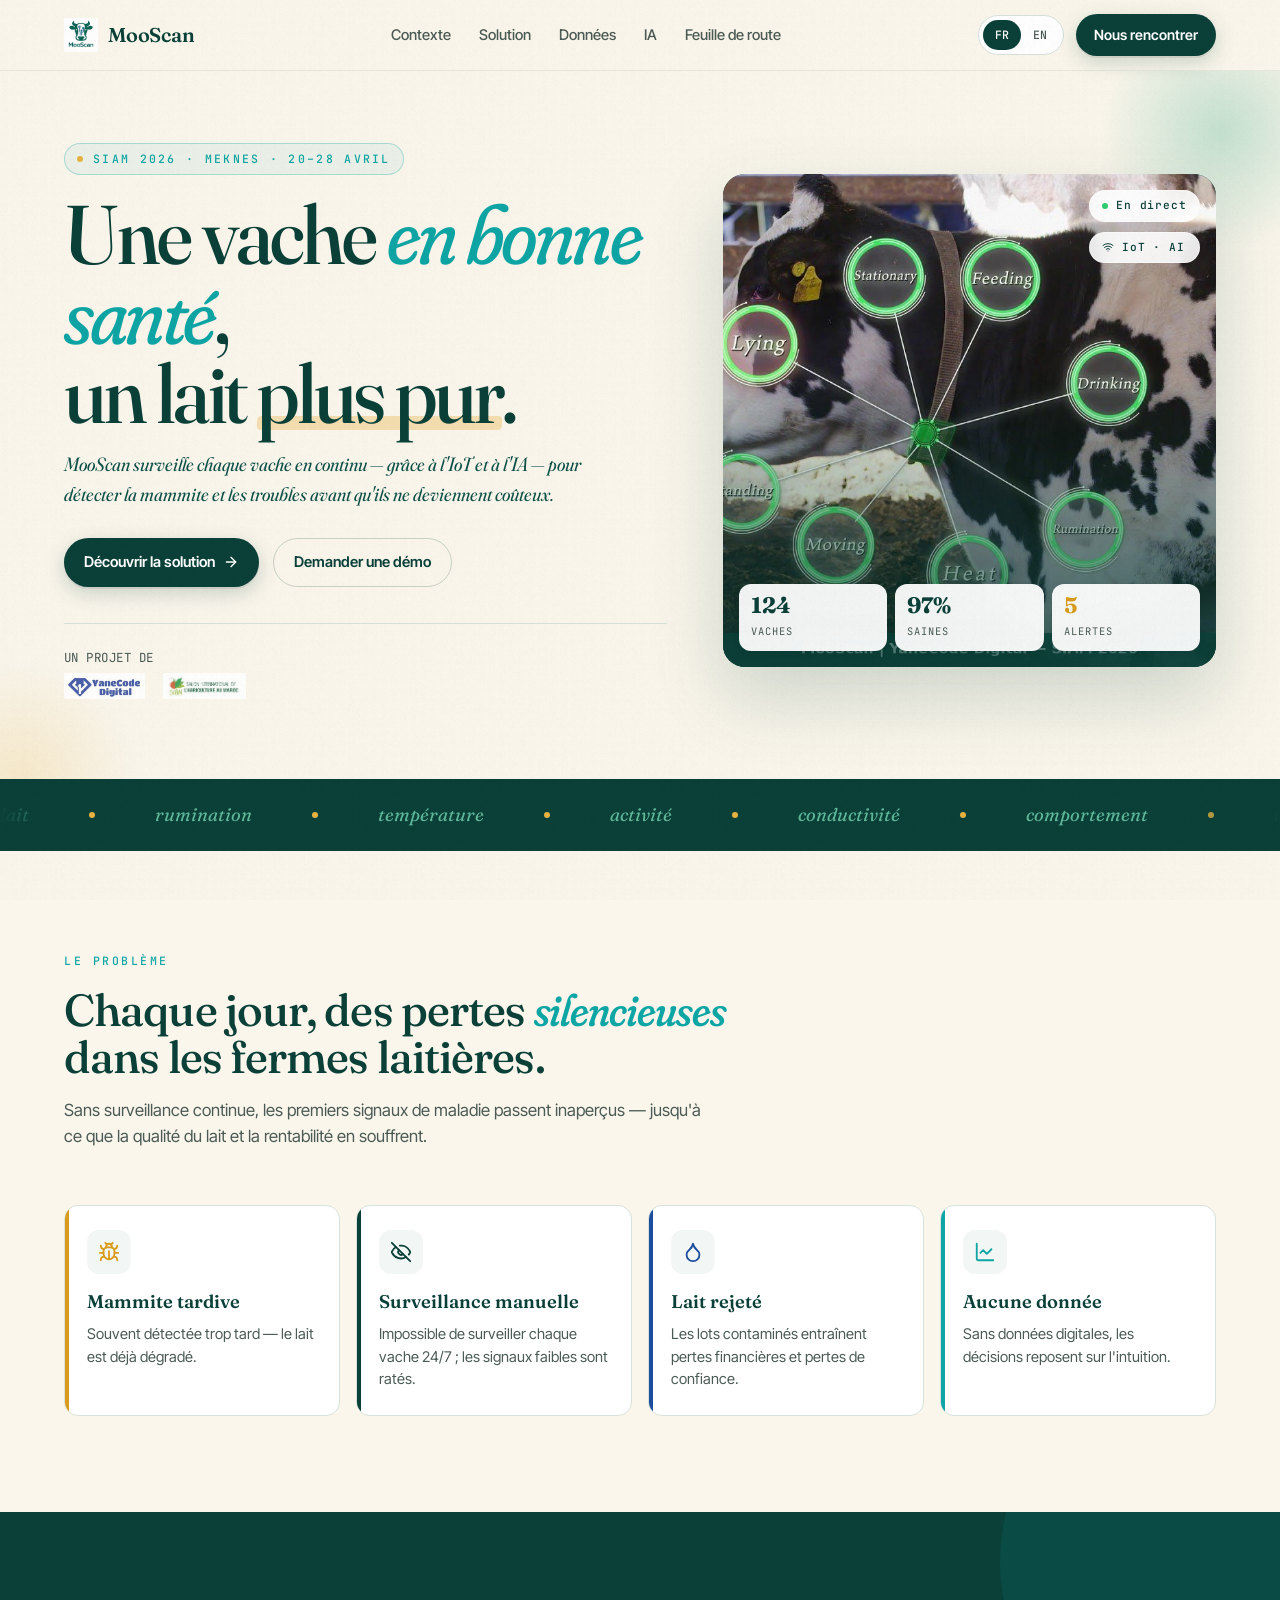
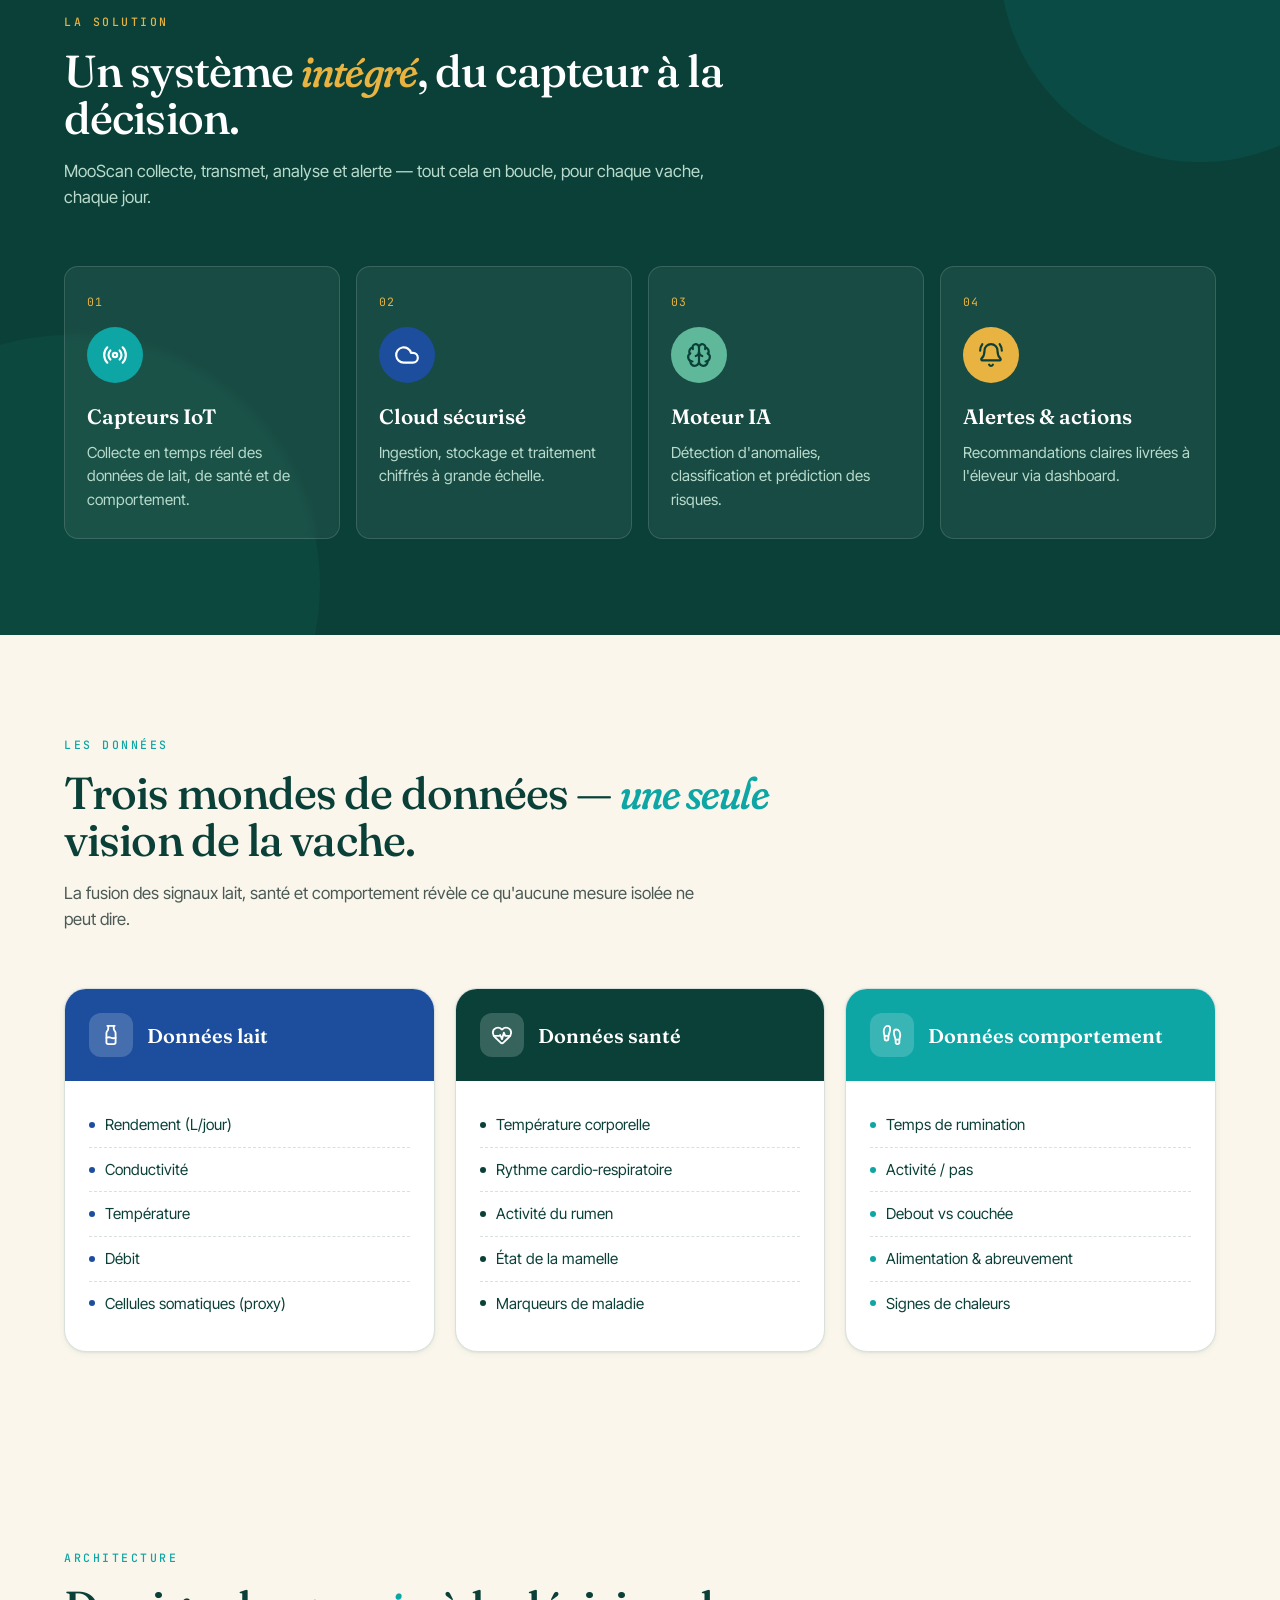
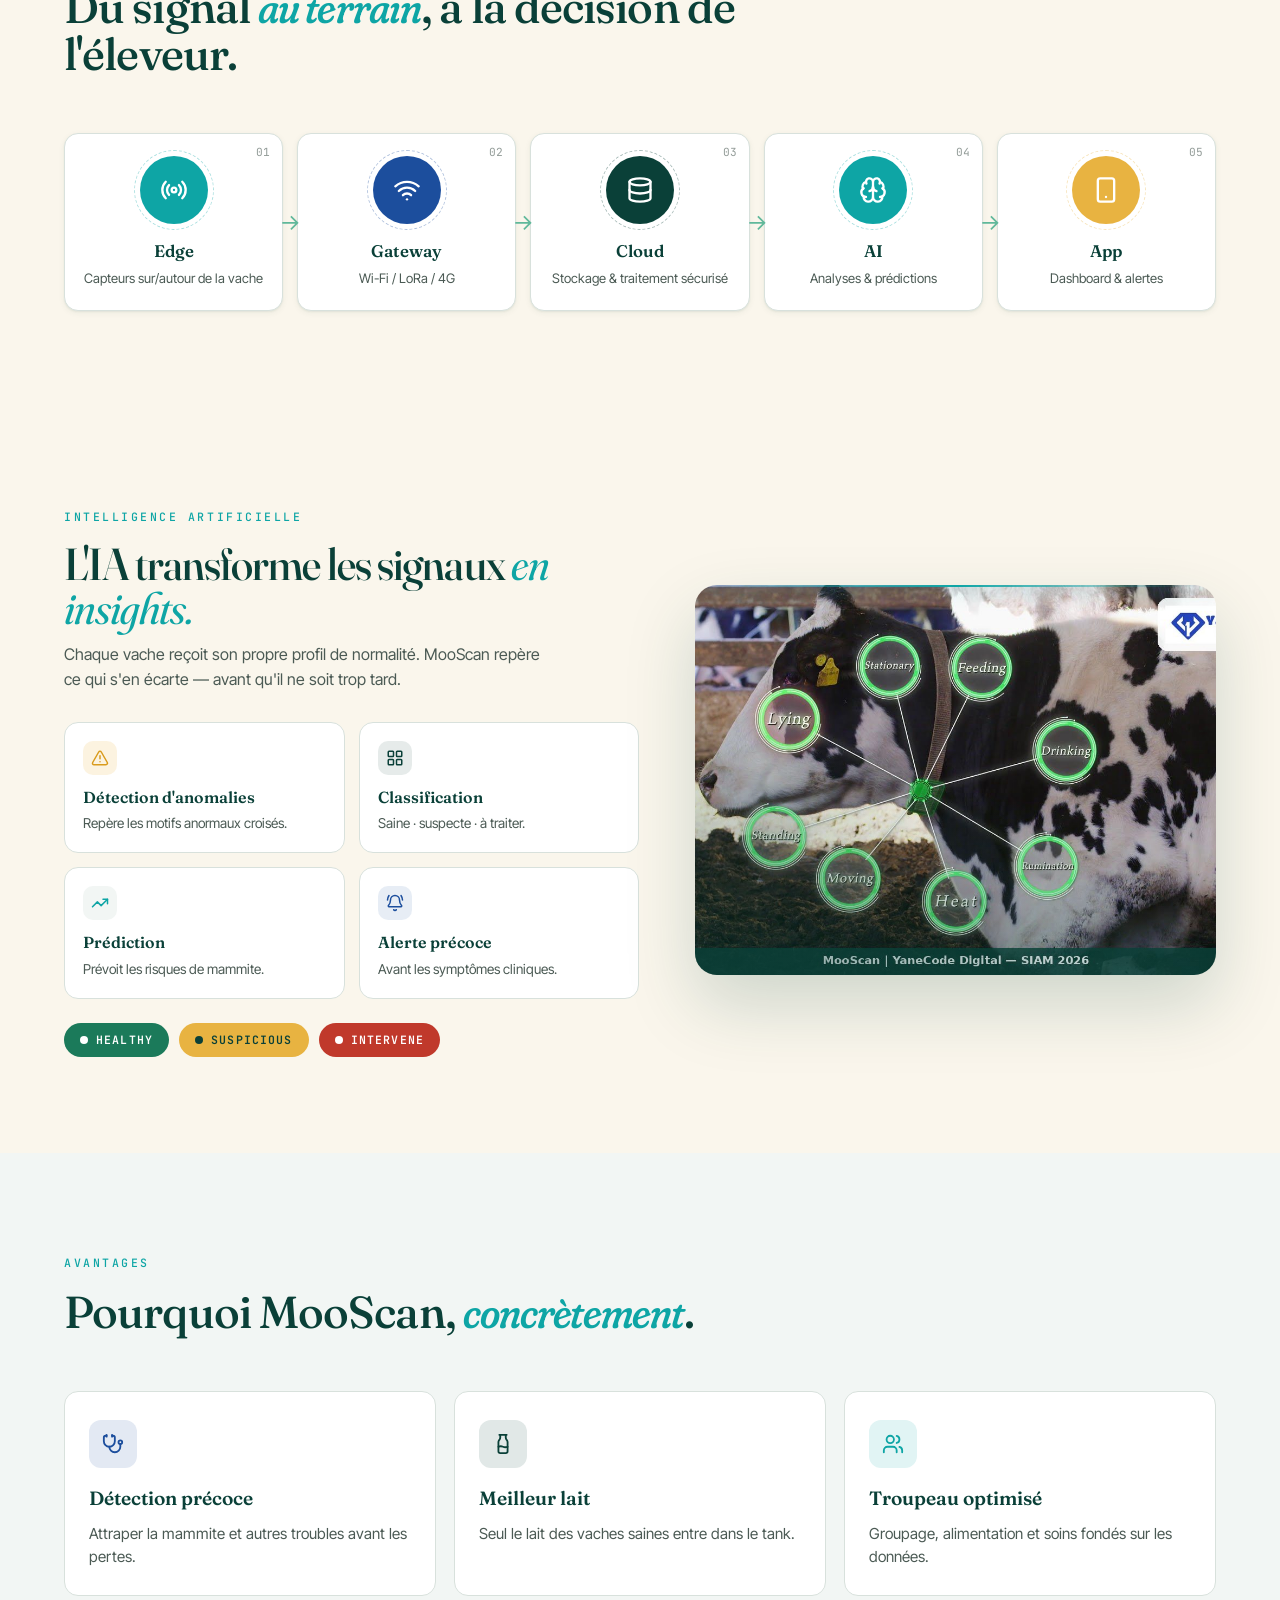
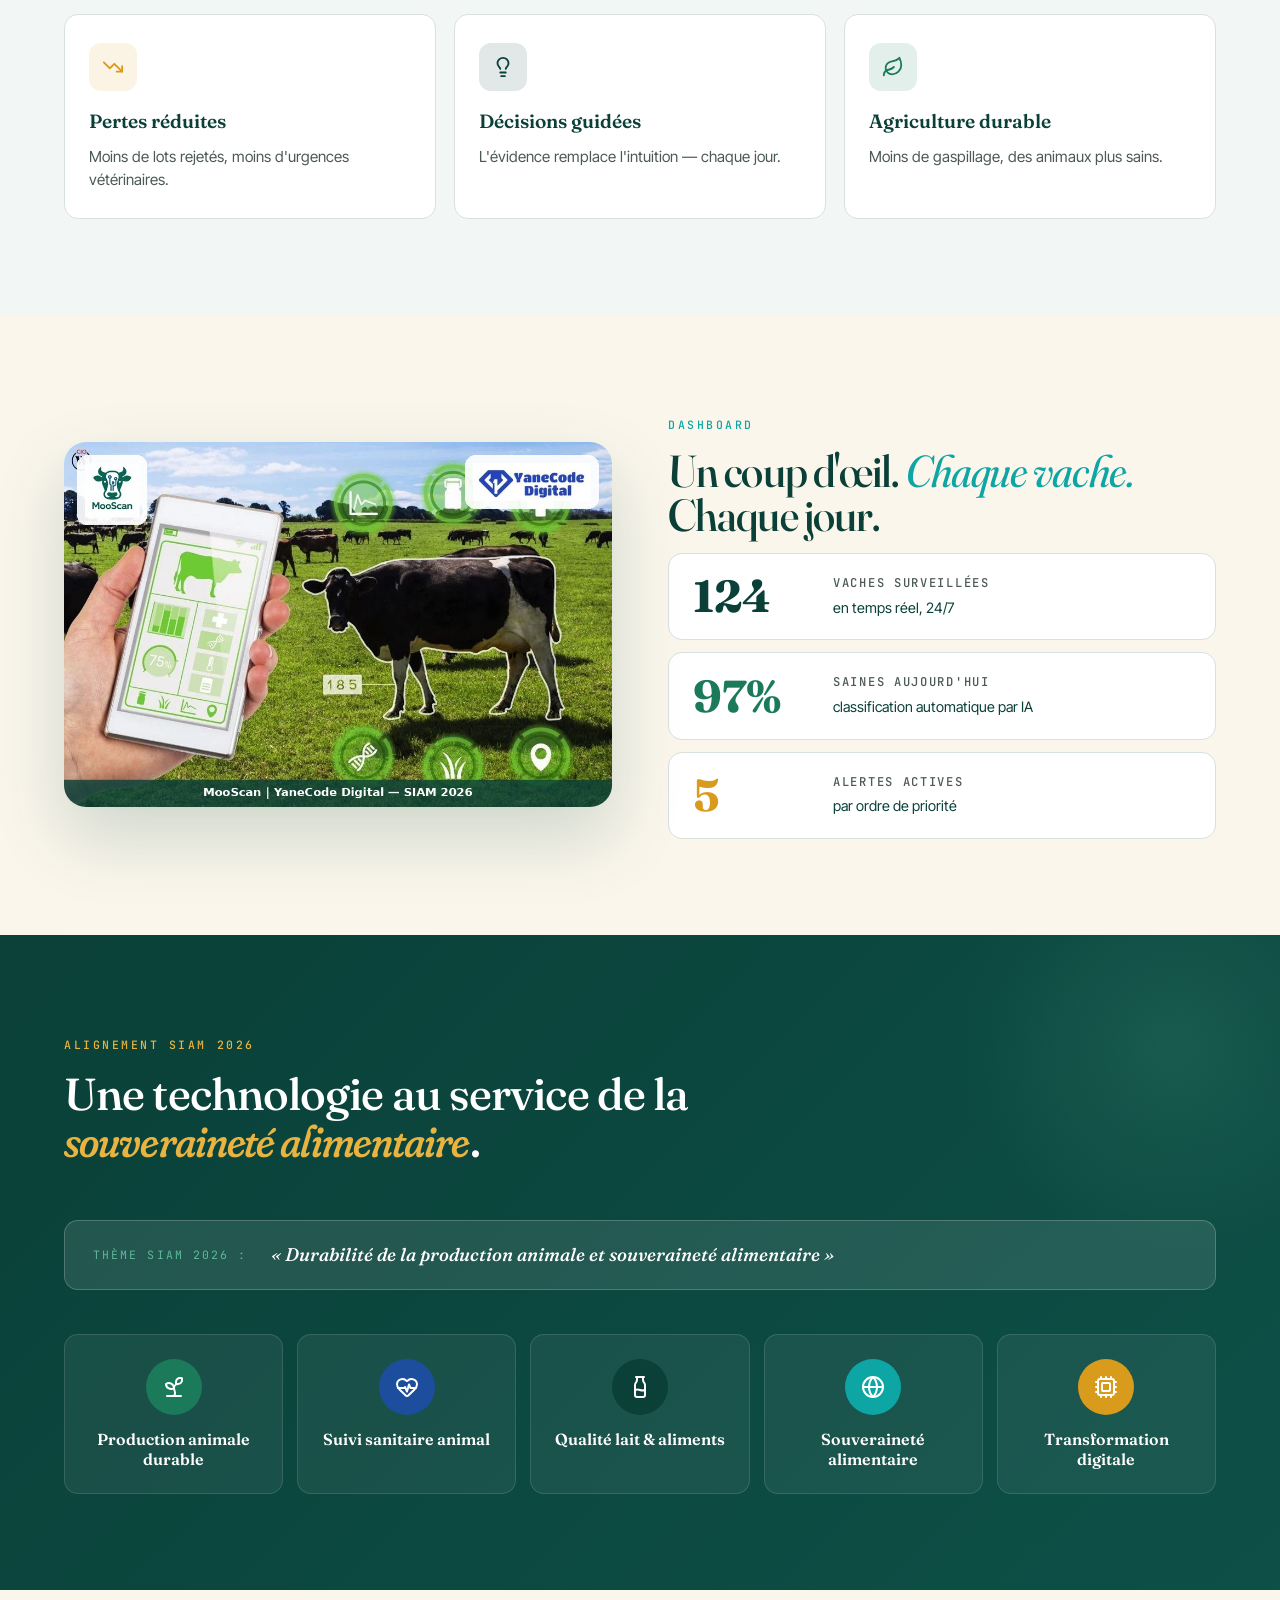
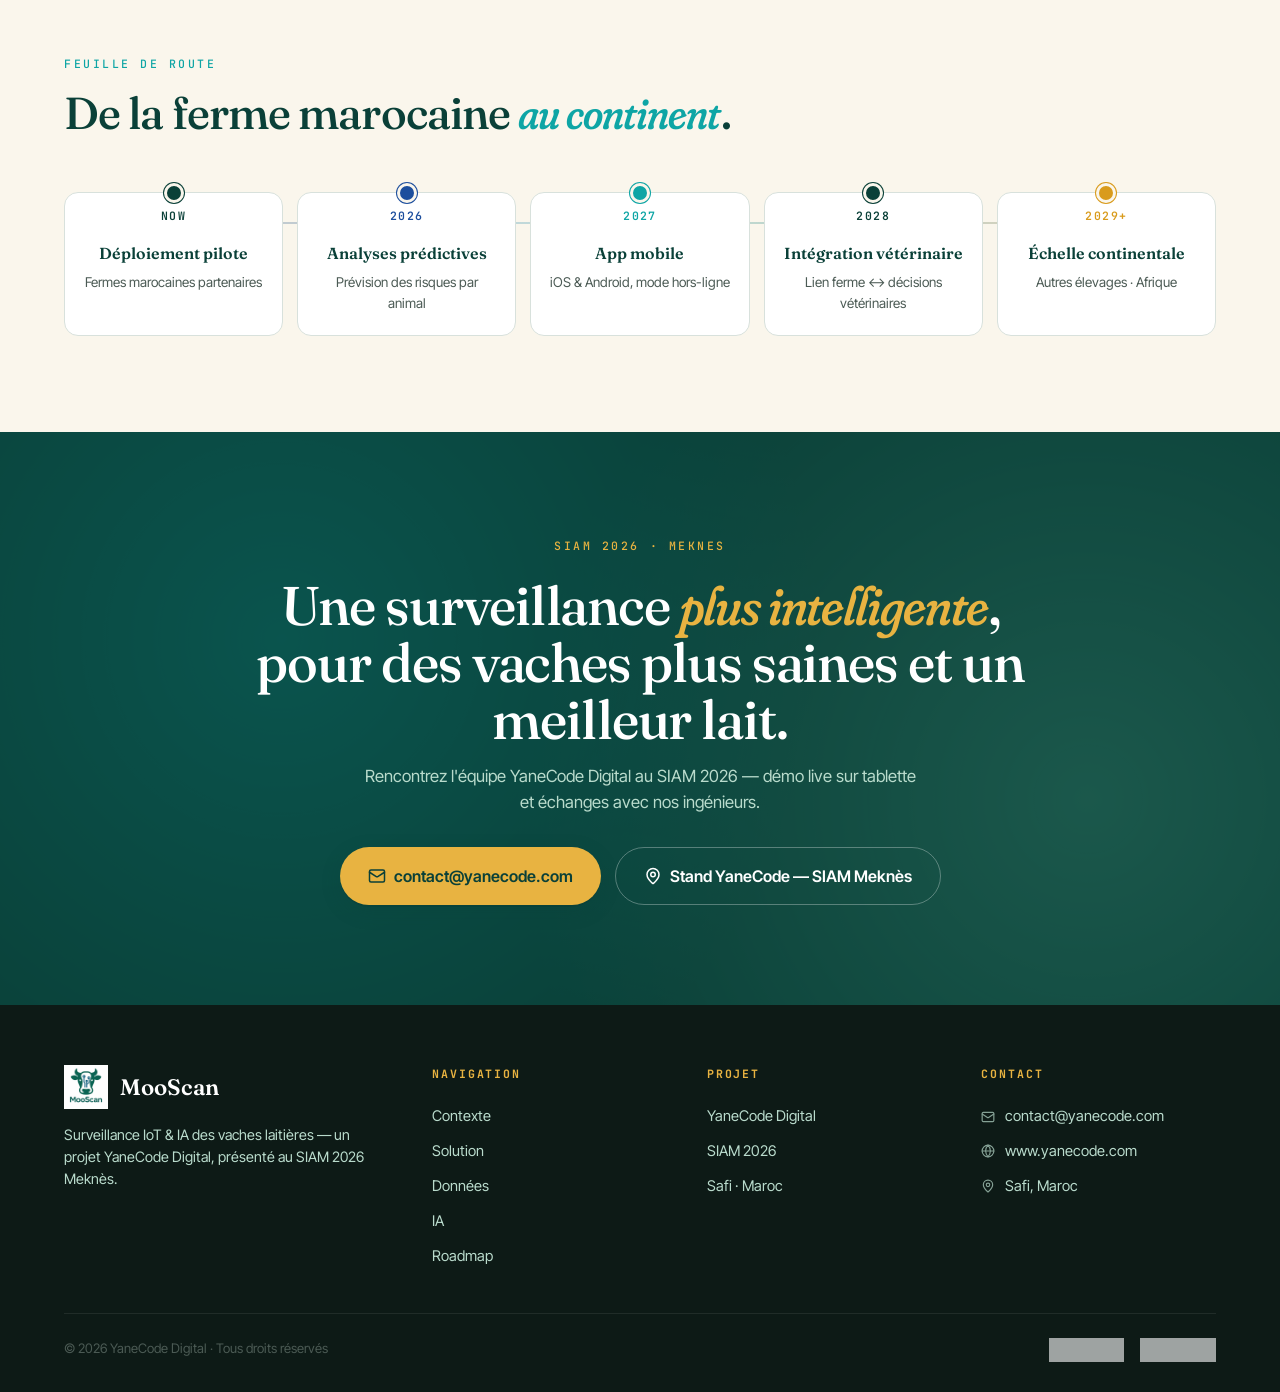
==== mooscan_landing.html @ 5ba93a11 "first commit" ====
<!doctype html>
<html lang="fr" data-theme="light">
<head>
<meta charset="utf-8" />
<meta name="viewport" content="width=device-width, initial-scale=1" />
<meta name="description" content="MooScan — Smart IoT & AI monitoring system for dairy cows. A project by YaneCode Digital, presented at SIAM 2026." />
<title>MooScan — Smart IoT & AI Dairy Cow Monitoring</title>

<!-- Fraunces: editorial serif with real personality · Inter Tight: refined modern sans -->
<link rel="preconnect" href="https://fonts.googleapis.com">
<link rel="preconnect" href="https://fonts.gstatic.com" crossorigin>
<link href="https://fonts.googleapis.com/css2?family=Fraunces:opsz,wght@9..144,300;9..144,400;9..144,500;9..144,600;9..144,700;9..144,800;9..144,900&family=Inter+Tight:wght@300;400;500;600;700&family=JetBrains+Mono:wght@400;500&display=swap" rel="stylesheet">

<!-- Icons embedded inline — no external CDN -->
<script>window.__ICONS__ = {"arrow-right":"<svg xmlns=\"http://www.w3.org/2000/svg\" viewBox=\"0 0 24 24\" fill=\"none\" stroke=\"currentColor\" stroke-width=\"2\" stroke-linecap=\"round\" stroke-linejoin=\"round\" width=\"100%\" height=\"100%\"><path d=\"M5 12h14\"/><path d=\"m12 5 7 7-7 7\"/></svg>","wifi":"<svg xmlns=\"http://www.w3.org/2000/svg\" viewBox=\"0 0 24 24\" fill=\"none\" stroke=\"currentColor\" stroke-width=\"2\" stroke-linecap=\"round\" stroke-linejoin=\"round\" width=\"100%\" height=\"100%\"><path d=\"M12 20h.01\"/><path d=\"M2 8.82a15 15 0 0 1 20 0\"/><path d=\"M5 12.859a10 10 0 0 1 14 0\"/><path d=\"M8.5 16.429a5 5 0 0 1 7 0\"/></svg>","bug":"<svg xmlns=\"http://www.w3.org/2000/svg\" viewBox=\"0 0 24 24\" fill=\"none\" stroke=\"currentColor\" stroke-width=\"2\" stroke-linecap=\"round\" stroke-linejoin=\"round\" width=\"100%\" height=\"100%\"><path d=\"M12 20v-9\"/><path d=\"M14 7a4 4 0 0 1 4 4v3a6 6 0 0 1-12 0v-3a4 4 0 0 1 4-4z\"/><path d=\"M14.12 3.88 16 2\"/><path d=\"M21 21a4 4 0 0 0-3.81-4\"/><path d=\"M21 5a4 4 0 0 1-3.55 3.97\"/><path d=\"M22 13h-4\"/><path d=\"M3 21a4 4 0 0 1 3.81-4\"/><path d=\"M3 5a4 4 0 0 0 3.55 3.97\"/><path d=\"M6 13H2\"/><path d=\"m8 2 1.88 1.88\"/><path d=\"M9 7.13V6a3 3 0 1 1 6 0v1.13\"/></svg>","eye-off":"<svg xmlns=\"http://www.w3.org/2000/svg\" viewBox=\"0 0 24 24\" fill=\"none\" stroke=\"currentColor\" stroke-width=\"2\" stroke-linecap=\"round\" stroke-linejoin=\"round\" width=\"100%\" height=\"100%\"><path d=\"M10.733 5.076a10.744 10.744 0 0 1 11.205 6.575 1 1 0 0 1 0 .696 10.747 10.747 0 0 1-1.444 2.49\"/><path d=\"M14.084 14.158a3 3 0 0 1-4.242-4.242\"/><path d=\"M17.479 17.499a10.75 10.75 0 0 1-15.417-5.151 1 1 0 0 1 0-.696 10.75 10.75 0 0 1 4.446-5.143\"/><path d=\"m2 2 20 20\"/></svg>","droplet":"<svg xmlns=\"http://www.w3.org/2000/svg\" viewBox=\"0 0 24 24\" fill=\"none\" stroke=\"currentColor\" stroke-width=\"2\" stroke-linecap=\"round\" stroke-linejoin=\"round\" width=\"100%\" height=\"100%\"><path d=\"M12 22a7 7 0 0 0 7-7c0-2-1-3.9-3-5.5s-3.5-4-4-6.5c-.5 2.5-2 4.9-4 6.5C6 11.1 5 13 5 15a7 7 0 0 0 7 7z\"/></svg>","chart-line":"<svg xmlns=\"http://www.w3.org/2000/svg\" viewBox=\"0 0 24 24\" fill=\"none\" stroke=\"currentColor\" stroke-width=\"2\" stroke-linecap=\"round\" stroke-linejoin=\"round\" width=\"100%\" height=\"100%\"><path d=\"M3 3v16a2 2 0 0 0 2 2h16\"/><path d=\"m19 9-5 5-4-4-3 3\"/></svg>","radio":"<svg xmlns=\"http://www.w3.org/2000/svg\" viewBox=\"0 0 24 24\" fill=\"none\" stroke=\"currentColor\" stroke-width=\"2\" stroke-linecap=\"round\" stroke-linejoin=\"round\" width=\"100%\" height=\"100%\"><path d=\"M16.247 7.761a6 6 0 0 1 0 8.478\"/><path d=\"M19.075 4.933a10 10 0 0 1 0 14.134\"/><path d=\"M4.925 19.067a10 10 0 0 1 0-14.134\"/><path d=\"M7.753 16.239a6 6 0 0 1 0-8.478\"/><circle cx=\"12\" cy=\"12\" r=\"2\"/></svg>","cloud":"<svg xmlns=\"http://www.w3.org/2000/svg\" viewBox=\"0 0 24 24\" fill=\"none\" stroke=\"currentColor\" stroke-width=\"2\" stroke-linecap=\"round\" stroke-linejoin=\"round\" width=\"100%\" height=\"100%\"><path d=\"M17.5 19H9a7 7 0 1 1 6.71-9h1.79a4.5 4.5 0 1 1 0 9Z\"/></svg>","brain":"<svg xmlns=\"http://www.w3.org/2000/svg\" viewBox=\"0 0 24 24\" fill=\"none\" stroke=\"currentColor\" stroke-width=\"2\" stroke-linecap=\"round\" stroke-linejoin=\"round\" width=\"100%\" height=\"100%\"><path d=\"M12 18V5\"/><path d=\"M15 13a4.17 4.17 0 0 1-3-4 4.17 4.17 0 0 1-3 4\"/><path d=\"M17.598 6.5A3 3 0 1 0 12 5a3 3 0 1 0-5.598 1.5\"/><path d=\"M17.997 5.125a4 4 0 0 1 2.526 5.77\"/><path d=\"M18 18a4 4 0 0 0 2-7.464\"/><path d=\"M19.967 17.483A4 4 0 1 1 12 18a4 4 0 1 1-7.967-.517\"/><path d=\"M6 18a4 4 0 0 1-2-7.464\"/><path d=\"M6.003 5.125a4 4 0 0 0-2.526 5.77\"/></svg>","bell-ring":"<svg xmlns=\"http://www.w3.org/2000/svg\" viewBox=\"0 0 24 24\" fill=\"none\" stroke=\"currentColor\" stroke-width=\"2\" stroke-linecap=\"round\" stroke-linejoin=\"round\" width=\"100%\" height=\"100%\"><path d=\"M10.268 21a2 2 0 0 0 3.464 0\"/><path d=\"M22 8c0-2.3-.8-4.3-2-6\"/><path d=\"M3.262 15.326A1 1 0 0 0 4 17h16a1 1 0 0 0 .74-1.673C19.41 13.956 18 12.499 18 8A6 6 0 0 0 6 8c0 4.499-1.411 5.956-2.738 7.326\"/><path d=\"M4 2C2.8 3.7 2 5.7 2 8\"/></svg>","milk":"<svg xmlns=\"http://www.w3.org/2000/svg\" viewBox=\"0 0 24 24\" fill=\"none\" stroke=\"currentColor\" stroke-width=\"2\" stroke-linecap=\"round\" stroke-linejoin=\"round\" width=\"100%\" height=\"100%\"><path d=\"M8 2h8\"/><path d=\"M9 2v2.789a4 4 0 0 1-.672 2.219l-.656.984A4 4 0 0 0 7 10.212V20a2 2 0 0 0 2 2h6a2 2 0 0 0 2-2v-9.789a4 4 0 0 0-.672-2.219l-.656-.984A4 4 0 0 1 15 4.788V2\"/><path d=\"M7 15a6.472 6.472 0 0 1 5 0 6.47 6.47 0 0 0 5 0\"/></svg>","heart-pulse":"<svg xmlns=\"http://www.w3.org/2000/svg\" viewBox=\"0 0 24 24\" fill=\"none\" stroke=\"currentColor\" stroke-width=\"2\" stroke-linecap=\"round\" stroke-linejoin=\"round\" width=\"100%\" height=\"100%\"><path d=\"M2 9.5a5.5 5.5 0 0 1 9.591-3.676.56.56 0 0 0 .818 0A5.49 5.49 0 0 1 22 9.5c0 2.29-1.5 4-3 5.5l-5.492 5.313a2 2 0 0 1-3 .019L5 15c-1.5-1.5-3-3.2-3-5.5\"/><path d=\"M3.22 13H9.5l.5-1 2 4.5 2-7 1.5 3.5h5.27\"/></svg>","footprints":"<svg xmlns=\"http://www.w3.org/2000/svg\" viewBox=\"0 0 24 24\" fill=\"none\" stroke=\"currentColor\" stroke-width=\"2\" stroke-linecap=\"round\" stroke-linejoin=\"round\" width=\"100%\" height=\"100%\"><path d=\"M4 16v-2.38C4 11.5 2.97 10.5 3 8c.03-2.72 1.49-6 4.5-6C9.37 2 10 3.8 10 5.5c0 3.11-2 5.66-2 8.68V16a2 2 0 1 1-4 0Z\"/><path d=\"M20 20v-2.38c0-2.12 1.03-3.12 1-5.62-.03-2.72-1.49-6-4.5-6C14.63 6 14 7.8 14 9.5c0 3.11 2 5.66 2 8.68V20a2 2 0 1 0 4 0Z\"/><path d=\"M16 17h4\"/><path d=\"M4 13h4\"/></svg>","database":"<svg xmlns=\"http://www.w3.org/2000/svg\" viewBox=\"0 0 24 24\" fill=\"none\" stroke=\"currentColor\" stroke-width=\"2\" stroke-linecap=\"round\" stroke-linejoin=\"round\" width=\"100%\" height=\"100%\"><ellipse cx=\"12\" cy=\"5\" rx=\"9\" ry=\"3\"/><path d=\"M3 5V19A9 3 0 0 0 21 19V5\"/><path d=\"M3 12A9 3 0 0 0 21 12\"/></svg>","smartphone":"<svg xmlns=\"http://www.w3.org/2000/svg\" viewBox=\"0 0 24 24\" fill=\"none\" stroke=\"currentColor\" stroke-width=\"2\" stroke-linecap=\"round\" stroke-linejoin=\"round\" width=\"100%\" height=\"100%\"><rect width=\"14\" height=\"20\" x=\"5\" y=\"2\" rx=\"2\" ry=\"2\"/><path d=\"M12 18h.01\"/></svg>","triangle-alert":"<svg xmlns=\"http://www.w3.org/2000/svg\" viewBox=\"0 0 24 24\" fill=\"none\" stroke=\"currentColor\" stroke-width=\"2\" stroke-linecap=\"round\" stroke-linejoin=\"round\" width=\"100%\" height=\"100%\"><path d=\"m21.73 18-8-14a2 2 0 0 0-3.48 0l-8 14A2 2 0 0 0 4 21h16a2 2 0 0 0 1.73-3\"/><path d=\"M12 9v4\"/><path d=\"M12 17h.01\"/></svg>","layout-grid":"<svg xmlns=\"http://www.w3.org/2000/svg\" viewBox=\"0 0 24 24\" fill=\"none\" stroke=\"currentColor\" stroke-width=\"2\" stroke-linecap=\"round\" stroke-linejoin=\"round\" width=\"100%\" height=\"100%\"><rect width=\"7\" height=\"7\" x=\"3\" y=\"3\" rx=\"1\"/><rect width=\"7\" height=\"7\" x=\"14\" y=\"3\" rx=\"1\"/><rect width=\"7\" height=\"7\" x=\"14\" y=\"14\" rx=\"1\"/><rect width=\"7\" height=\"7\" x=\"3\" y=\"14\" rx=\"1\"/></svg>","trending-up":"<svg xmlns=\"http://www.w3.org/2000/svg\" viewBox=\"0 0 24 24\" fill=\"none\" stroke=\"currentColor\" stroke-width=\"2\" stroke-linecap=\"round\" stroke-linejoin=\"round\" width=\"100%\" height=\"100%\"><path d=\"M16 7h6v6\"/><path d=\"m22 7-8.5 8.5-5-5L2 17\"/></svg>","stethoscope":"<svg xmlns=\"http://www.w3.org/2000/svg\" viewBox=\"0 0 24 24\" fill=\"none\" stroke=\"currentColor\" stroke-width=\"2\" stroke-linecap=\"round\" stroke-linejoin=\"round\" width=\"100%\" height=\"100%\"><path d=\"M11 2v2\"/><path d=\"M5 2v2\"/><path d=\"M5 3H4a2 2 0 0 0-2 2v4a6 6 0 0 0 12 0V5a2 2 0 0 0-2-2h-1\"/><path d=\"M8 15a6 6 0 0 0 12 0v-3\"/><circle cx=\"20\" cy=\"10\" r=\"2\"/></svg>","users":"<svg xmlns=\"http://www.w3.org/2000/svg\" viewBox=\"0 0 24 24\" fill=\"none\" stroke=\"currentColor\" stroke-width=\"2\" stroke-linecap=\"round\" stroke-linejoin=\"round\" width=\"100%\" height=\"100%\"><path d=\"M16 21v-2a4 4 0 0 0-4-4H6a4 4 0 0 0-4 4v2\"/><path d=\"M16 3.128a4 4 0 0 1 0 7.744\"/><path d=\"M22 21v-2a4 4 0 0 0-3-3.87\"/><circle cx=\"9\" cy=\"7\" r=\"4\"/></svg>","trending-down":"<svg xmlns=\"http://www.w3.org/2000/svg\" viewBox=\"0 0 24 24\" fill=\"none\" stroke=\"currentColor\" stroke-width=\"2\" stroke-linecap=\"round\" stroke-linejoin=\"round\" width=\"100%\" height=\"100%\"><path d=\"M16 17h6v-6\"/><path d=\"m22 17-8.5-8.5-5 5L2 7\"/></svg>","lightbulb":"<svg xmlns=\"http://www.w3.org/2000/svg\" viewBox=\"0 0 24 24\" fill=\"none\" stroke=\"currentColor\" stroke-width=\"2\" stroke-linecap=\"round\" stroke-linejoin=\"round\" width=\"100%\" height=\"100%\"><path d=\"M15 14c.2-1 .7-1.7 1.5-2.5 1-.9 1.5-2.2 1.5-3.5A6 6 0 0 0 6 8c0 1 .2 2.2 1.5 3.5.7.7 1.3 1.5 1.5 2.5\"/><path d=\"M9 18h6\"/><path d=\"M10 22h4\"/></svg>","leaf":"<svg xmlns=\"http://www.w3.org/2000/svg\" viewBox=\"0 0 24 24\" fill=\"none\" stroke=\"currentColor\" stroke-width=\"2\" stroke-linecap=\"round\" stroke-linejoin=\"round\" width=\"100%\" height=\"100%\"><path d=\"M11 20A7 7 0 0 1 9.8 6.1C15.5 5 17 4.48 19 2c1 2 2 4.18 2 8 0 5.5-4.78 10-10 10Z\"/><path d=\"M2 21c0-3 1.85-5.36 5.08-6C9.5 14.52 12 13 13 12\"/></svg>","sprout":"<svg xmlns=\"http://www.w3.org/2000/svg\" viewBox=\"0 0 24 24\" fill=\"none\" stroke=\"currentColor\" stroke-width=\"2\" stroke-linecap=\"round\" stroke-linejoin=\"round\" width=\"100%\" height=\"100%\"><path d=\"M14 9.536V7a4 4 0 0 1 4-4h1.5a.5.5 0 0 1 .5.5V5a4 4 0 0 1-4 4 4 4 0 0 0-4 4c0 2 1 3 1 5a5 5 0 0 1-1 3\"/><path d=\"M4 9a5 5 0 0 1 8 4 5 5 0 0 1-8-4\"/><path d=\"M5 21h14\"/></svg>","globe":"<svg xmlns=\"http://www.w3.org/2000/svg\" viewBox=\"0 0 24 24\" fill=\"none\" stroke=\"currentColor\" stroke-width=\"2\" stroke-linecap=\"round\" stroke-linejoin=\"round\" width=\"100%\" height=\"100%\"><circle cx=\"12\" cy=\"12\" r=\"10\"/><path d=\"M12 2a14.5 14.5 0 0 0 0 20 14.5 14.5 0 0 0 0-20\"/><path d=\"M2 12h20\"/></svg>","cpu":"<svg xmlns=\"http://www.w3.org/2000/svg\" viewBox=\"0 0 24 24\" fill=\"none\" stroke=\"currentColor\" stroke-width=\"2\" stroke-linecap=\"round\" stroke-linejoin=\"round\" width=\"100%\" height=\"100%\"><path d=\"M12 20v2\"/><path d=\"M12 2v2\"/><path d=\"M17 20v2\"/><path d=\"M17 2v2\"/><path d=\"M2 12h2\"/><path d=\"M2 17h2\"/><path d=\"M2 7h2\"/><path d=\"M20 12h2\"/><path d=\"M20 17h2\"/><path d=\"M20 7h2\"/><path d=\"M7 20v2\"/><path d=\"M7 2v2\"/><rect x=\"4\" y=\"4\" width=\"16\" height=\"16\" rx=\"2\"/><rect x=\"8\" y=\"8\" width=\"8\" height=\"8\" rx=\"1\"/></svg>","mail":"<svg xmlns=\"http://www.w3.org/2000/svg\" viewBox=\"0 0 24 24\" fill=\"none\" stroke=\"currentColor\" stroke-width=\"2\" stroke-linecap=\"round\" stroke-linejoin=\"round\" width=\"100%\" height=\"100%\"><path d=\"m22 7-8.991 5.727a2 2 0 0 1-2.009 0L2 7\"/><rect x=\"2\" y=\"4\" width=\"20\" height=\"16\" rx=\"2\"/></svg>","map-pin":"<svg xmlns=\"http://www.w3.org/2000/svg\" viewBox=\"0 0 24 24\" fill=\"none\" stroke=\"currentColor\" stroke-width=\"2\" stroke-linecap=\"round\" stroke-linejoin=\"round\" width=\"100%\" height=\"100%\"><path d=\"M20 10c0 4.993-5.539 10.193-7.399 11.799a1 1 0 0 1-1.202 0C9.539 20.193 4 14.993 4 10a8 8 0 0 1 16 0\"/><circle cx=\"12\" cy=\"10\" r=\"3\"/></svg>"};</script>

<style>
  :root {
    --forest:   #0A4038;
    --forest-2: #0D5047;
    --green:    #1B7A5A;
    --mint:     #5FB89A;
    --mint-soft:#B9DBCC;
    --tech:     #1C4E9D;
    --teal:     #0EA5A5;
    --gold:     #E8B341;
    --gold-hot: #D99B1C;
    --cream:    #FAF6EC;
    --sand:     #EFE7D1;
    --ink:      #0D1A16;
    --slate:    #4B5A54;
    --ghost:    #F2F6F4;
    --line:     #D8E1DC;
    --white:    #FFFFFF;
    --red:      #C0392B;

    --radius: 14px;
    --radius-lg: 22px;
    --shadow-sm: 0 1px 2px rgba(10,64,56,.06), 0 2px 6px rgba(10,64,56,.06);
    --shadow-md: 0 2px 8px rgba(10,64,56,.08), 0 12px 30px rgba(10,64,56,.08);
    --shadow-lg: 0 30px 70px rgba(10,64,56,.18);

    --max: 1200px;
    --ease-out: cubic-bezier(.22,.7,.28,1);
  }

  * { box-sizing: border-box; }
  html { scroll-behavior: smooth; }
  body {
    margin: 0; font-family: "Inter Tight", system-ui, sans-serif;
    color: var(--ink); background: var(--cream);
    line-height: 1.55; -webkit-font-smoothing: antialiased;
    overflow-x: hidden;
  }
  body::before {
    /* Soft grain overlay for organic feel */
    content: ""; position: fixed; inset: 0; pointer-events: none; z-index: 9999;
    background-image: url("data:image/svg+xml;utf8,<svg xmlns='http://www.w3.org/2000/svg' width='180' height='180'><filter id='n'><feTurbulence baseFrequency='0.9' numOctaves='2' stitchTiles='stitch'/><feColorMatrix values='0 0 0 0 0 0 0 0 0 0 0 0 0 0 0 0 0 0 .06 0'/></filter><rect width='100%' height='100%' filter='url(%23n)'/></svg>");
    opacity: .5; mix-blend-mode: multiply;
  }

  a { color: inherit; text-decoration: none; }
  img { display: block; max-width: 100%; }
  button { font: inherit; cursor: pointer; border: 0; background: none; color: inherit; }

  /* ============ TYPOGRAPHY ============ */
  .display {
    font-family: "Fraunces", Georgia, serif;
    font-variation-settings: "opsz" 144;
    font-weight: 500;
    letter-spacing: -0.02em;
    line-height: 0.98;
  }
  .display-italic {
    font-family: "Fraunces", Georgia, serif;
    font-variation-settings: "opsz" 144, "SOFT" 30;
    font-style: italic;
    font-weight: 400;
  }
  .mono { font-family: "JetBrains Mono", monospace; font-size: 0.78rem; letter-spacing: .04em; }
  .kicker {
    font-family: "JetBrains Mono", monospace; font-size: 0.72rem;
    letter-spacing: .22em; text-transform: uppercase; color: var(--teal); font-weight: 500;
  }

  /* ============ LAYOUT ============ */
  .wrap { max-width: var(--max); margin: 0 auto; padding: 0 24px; }
  section { padding: 96px 0; position: relative; }
  @media (max-width: 700px) { section { padding: 64px 0; } }

  .eyebrow {
    display: inline-flex; align-items: center; gap: 10px;
    font-family: "JetBrains Mono", monospace; font-size: 0.72rem;
    letter-spacing: .2em; text-transform: uppercase;
    color: var(--teal); font-weight: 500;
    padding: 6px 12px; border: 1px solid rgba(14,165,165,.3);
    border-radius: 100px; background: rgba(14,165,165,.06);
  }
  .eyebrow .dot {
    width: 6px; height: 6px; border-radius: 50%;
    background: var(--gold); display: inline-block;
    animation: pulseDot 2.4s ease-in-out infinite;
  }
  @keyframes pulseDot {
    0%, 100% { transform: scale(1); opacity: 1; }
    50% { transform: scale(1.4); opacity: .7; }
  }

  /* ============ NAVIGATION ============ */
  .nav {
    position: sticky; top: 0; z-index: 100;
    backdrop-filter: blur(18px) saturate(140%);
    -webkit-backdrop-filter: blur(18px) saturate(140%);
    background: rgba(250, 246, 236, 0.78);
    border-bottom: 1px solid rgba(10, 64, 56, 0.08);
  }
  .nav-inner {
    display: flex; align-items: center; justify-content: space-between;
    max-width: var(--max); margin: 0 auto; padding: 14px 24px;
    gap: 16px;
  }
  .nav-brand { display: flex; align-items: center; gap: 10px; }
  .nav-brand img { height: 34px; width: auto; }
  .nav-brand .brand-name {
    font-family: "Fraunces", serif; font-weight: 600;
    font-size: 1.25rem; color: var(--forest); letter-spacing: -.01em;
  }
  .nav-links { display: flex; align-items: center; gap: 28px; }
  .nav-links a {
    font-size: 0.92rem; font-weight: 500; color: var(--slate);
    transition: color .2s var(--ease-out);
  }
  .nav-links a:hover { color: var(--forest); }
  .nav-actions { display: flex; align-items: center; gap: 12px; }

  .lang-switch {
    display: inline-flex; background: var(--white);
    border: 1px solid var(--line); border-radius: 100px; padding: 4px;
    font-family: "JetBrains Mono", monospace; font-size: .72rem; font-weight: 500;
    letter-spacing: .08em;
  }
  .lang-switch button {
    padding: 6px 12px; border-radius: 100px; color: var(--slate);
    transition: all .25s var(--ease-out);
  }
  .lang-switch button.active {
    background: var(--forest); color: var(--white);
  }

  .btn {
    display: inline-flex; align-items: center; gap: 8px;
    padding: 12px 20px; border-radius: 100px; font-weight: 600; font-size: 0.92rem;
    transition: transform .2s var(--ease-out), box-shadow .2s var(--ease-out), background .2s var(--ease-out);
  }
  .btn-primary {
    background: var(--forest); color: var(--white);
    box-shadow: 0 2px 0 rgba(0,0,0,.06), 0 6px 20px rgba(10,64,56,.2);
  }
  .btn-primary:hover {
    background: var(--forest-2); transform: translateY(-2px);
    box-shadow: 0 6px 0 rgba(0,0,0,.06), 0 18px 36px rgba(10,64,56,.28);
  }
  .btn-ghost {
    background: transparent; color: var(--forest);
    border: 1px solid rgba(10,64,56,.2);
  }
  .btn-ghost:hover { background: rgba(10,64,56,.04); }

  @media (max-width: 880px) {
    .nav-links { display: none; }
  }

  /* ============ HERO ============ */
  .hero { padding: 72px 0 80px; overflow: hidden; position: relative; }
  .hero-grid {
    display: grid; grid-template-columns: 1.1fr 0.9fr;
    gap: 56px; align-items: center;
  }
  @media (max-width: 960px) {
    .hero-grid { grid-template-columns: 1fr; gap: 40px; }
  }
  .hero h1 {
    font-family: "Fraunces", Georgia, serif; font-weight: 500;
    font-variation-settings: "opsz" 144, "SOFT" 20;
    font-size: clamp(2.8rem, 6.6vw, 5.2rem);
    line-height: 0.96; letter-spacing: -0.03em;
    color: var(--forest); margin: 20px 0 16px;
  }
  .hero h1 .accent {
    font-style: italic; font-weight: 400;
    color: var(--teal);
    font-variation-settings: "opsz" 144, "SOFT" 100;
  }
  .hero h1 .u {
    position: relative; display: inline-block;
  }
  .hero h1 .u::after {
    content: ""; position: absolute; left: 0; right: 0; bottom: 4px;
    height: 14px; background: var(--gold); opacity: .35; z-index: -1;
    border-radius: 4px; transform: skewX(-4deg);
  }
  .hero-lead {
    font-size: 1.12rem; color: var(--slate); max-width: 520px; margin: 0 0 28px;
  }
  .hero-cta { display: flex; flex-wrap: wrap; gap: 14px; margin-top: 8px; }
  .hero-meta {
    margin-top: 36px; padding-top: 24px; border-top: 1px solid var(--line);
    display: flex; flex-wrap: wrap; align-items: center; gap: 28px; color: var(--slate);
    font-size: 0.88rem;
  }
  .hero-meta .logos { display: flex; align-items: center; gap: 18px; }
  .hero-meta .logos img { height: 26px; filter: grayscale(20%) opacity(.85); }

  /* Hero visual */
  .hero-visual {
    position: relative; aspect-ratio: 1 / 1;
    border-radius: var(--radius-lg); overflow: hidden;
    box-shadow: var(--shadow-lg);
    background: var(--forest);
  }
  .hero-visual img {
    width: 100%; height: 100%; object-fit: cover;
  }
  .hero-visual::after {
    content: ""; position: absolute; inset: 0;
    background: linear-gradient(180deg, transparent 40%, rgba(10,64,56,.75) 100%);
    pointer-events: none;
  }
  .hero-badges {
    position: absolute; inset: 16px 16px auto auto;
    display: flex; flex-direction: column; gap: 10px; z-index: 3;
  }
  .hero-badge {
    display: inline-flex; align-items: center; gap: 8px;
    padding: 6px 12px; border-radius: 100px;
    background: rgba(255,255,255,.9); backdrop-filter: blur(8px);
    font-family: "JetBrains Mono", monospace; font-size: 0.7rem;
    letter-spacing: .08em; color: var(--forest); font-weight: 500;
    border: 1px solid rgba(255,255,255,.5);
  }
  .hero-badge .live { width:6px; height:6px; border-radius:50%; background: #2ecc71; animation: pulseDot 1.6s infinite; }

  .hero-stats {
    position: absolute; left: 16px; bottom: 16px; right: 16px; z-index: 3;
    display: grid; grid-template-columns: repeat(3, 1fr);
    gap: 8px;
  }
  .hero-stat {
    background: rgba(255,255,255,.95); backdrop-filter: blur(10px);
    border-radius: 12px; padding: 10px 12px;
    box-shadow: var(--shadow-sm);
  }
  .hero-stat-num {
    font-family: "Fraunces", serif; font-weight: 700; font-size: 1.4rem;
    color: var(--forest); line-height: 1;
  }
  .hero-stat-lbl {
    font-family: "JetBrains Mono", monospace; font-size: 0.65rem;
    letter-spacing: .1em; text-transform: uppercase; color: var(--slate);
    margin-top: 4px;
  }

  .hero-deco-dot {
    position: absolute; width: 240px; height: 240px; border-radius: 50%;
    background: radial-gradient(circle, var(--mint) 0%, transparent 70%);
    opacity: .35; z-index: 0; pointer-events: none;
  }
  .hero-deco-1 { top: -60px; right: -60px; }
  .hero-deco-2 {
    bottom: -120px; left: -100px;
    background: radial-gradient(circle, var(--gold) 0%, transparent 70%);
    opacity: .2;
  }

  /* ============ MARQUEE (partners/data sources) ============ */
  .marquee {
    background: var(--forest); color: var(--mint);
    padding: 22px 0; overflow: hidden; white-space: nowrap;
    position: relative;
  }
  .marquee::before, .marquee::after {
    content: ""; position: absolute; top: 0; bottom: 0; width: 90px; z-index: 2;
    pointer-events: none;
  }
  .marquee::before { left: 0; background: linear-gradient(90deg, var(--forest), transparent); }
  .marquee::after  { right: 0; background: linear-gradient(-90deg, var(--forest), transparent); }
  .marquee-track {
    display: inline-flex; gap: 60px; animation: scroll 38s linear infinite;
    font-family: "Fraunces", serif; font-size: 1.15rem; font-weight: 400;
    font-style: italic;
  }
  .marquee-track span { display: inline-flex; align-items: center; gap: 60px; }
  .marquee-track .dot {
    width: 6px; height: 6px; border-radius: 50%; background: var(--gold);
  }
  @keyframes scroll {
    from { transform: translateX(0); }
    to { transform: translateX(-50%); }
  }

  /* ============ SECTION TITLES ============ */
  .sec-head { max-width: 760px; margin-bottom: 56px; }
  .sec-head h2 {
    font-family: "Fraunces", serif; font-weight: 500;
    font-size: clamp(1.8rem, 3.6vw, 2.8rem);
    line-height: 1.05; letter-spacing: -.02em;
    color: var(--forest); margin: 14px 0 14px;
  }
  .sec-head h2 em {
    font-style: italic; color: var(--teal);
    font-variation-settings: "opsz" 144, "SOFT" 100;
  }
  .sec-head p { color: var(--slate); font-size: 1.05rem; max-width: 640px; }

  /* ============ PROBLEM ============ */
  .problem-grid {
    display: grid; grid-template-columns: repeat(4, 1fr); gap: 16px;
  }
  @media (max-width: 960px) { .problem-grid { grid-template-columns: repeat(2, 1fr); } }
  @media (max-width: 560px) { .problem-grid { grid-template-columns: 1fr; } }

  .problem-card {
    background: var(--white); border-radius: var(--radius);
    padding: 24px 22px; border: 1px solid var(--line);
    transition: transform .3s var(--ease-out), box-shadow .3s var(--ease-out);
    position: relative; overflow: hidden;
  }
  .problem-card::before {
    content: ""; position: absolute; left: 0; top: 0; bottom: 0;
    width: 4px; background: var(--accent, var(--teal));
  }
  .problem-card:hover { transform: translateY(-4px); box-shadow: var(--shadow-md); }
  .problem-card .icon {
    width: 44px; height: 44px; border-radius: 12px;
    background: var(--ghost); display: grid; place-items: center;
    color: var(--accent, var(--teal)); margin-bottom: 14px;
  }
  .problem-card h3 {
    font-family: "Fraunces", serif; font-size: 1.15rem; font-weight: 600;
    color: var(--forest); margin: 0 0 6px;
  }
  .problem-card p { margin: 0; color: var(--slate); font-size: 0.92rem; }

  /* ============ SOLUTION PIPELINE ============ */
  .solution {
    background: var(--forest);
    color: var(--white);
    position: relative; overflow: hidden;
  }
  .solution::before, .solution::after {
    content: ""; position: absolute; border-radius: 50%; pointer-events: none;
  }
  .solution::before {
    width: 400px; height: 400px; background: var(--teal);
    opacity: .12; top: -150px; right: -120px;
  }
  .solution::after {
    width: 500px; height: 500px; background: var(--green);
    opacity: .14; bottom: -200px; left: -180px;
  }
  .solution .sec-head h2, .solution .sec-head { color: var(--white); }
  .solution .sec-head p { color: var(--mint-soft); }
  .solution .sec-head h2 em { color: var(--gold); }
  .solution .kicker { color: var(--gold); }

  .pipeline {
    display: grid; grid-template-columns: repeat(4, 1fr); gap: 16px;
    position: relative; z-index: 2;
  }
  @media (max-width: 960px) { .pipeline { grid-template-columns: repeat(2, 1fr); } }
  @media (max-width: 560px) { .pipeline { grid-template-columns: 1fr; } }

  .pipe-card {
    background: rgba(255,255,255,.06);
    border: 1px solid rgba(255,255,255,.14);
    border-radius: var(--radius);
    padding: 26px 22px; backdrop-filter: blur(4px);
    transition: transform .3s var(--ease-out), background .3s var(--ease-out);
    position: relative;
  }
  .pipe-card:hover {
    background: rgba(255,255,255,.1); transform: translateY(-4px);
  }
  .pipe-card .num {
    font-family: "JetBrains Mono", monospace;
    font-size: 0.72rem; letter-spacing: .1em; color: var(--gold);
    margin-bottom: 16px;
  }
  .pipe-icon {
    width: 56px; height: 56px; border-radius: 50%;
    background: var(--gold); color: var(--forest);
    display: grid; place-items: center; margin-bottom: 18px;
  }
  .pipe-card:nth-child(1) .pipe-icon { background: var(--teal); color: var(--white); }
  .pipe-card:nth-child(2) .pipe-icon { background: var(--tech); color: var(--white); }
  .pipe-card:nth-child(3) .pipe-icon { background: var(--mint); color: var(--forest); }
  .pipe-card:nth-child(4) .pipe-icon { background: var(--gold); color: var(--forest); }
  .pipe-card h3 {
    font-family: "Fraunces", serif; font-size: 1.3rem; font-weight: 600;
    margin: 0 0 8px;
  }
  .pipe-card p { color: var(--mint-soft); font-size: 0.95rem; margin: 0; }

  /* ============ DATA STREAMS ============ */
  .streams {
    display: grid; grid-template-columns: repeat(3, 1fr); gap: 20px;
  }
  @media (max-width: 880px) { .streams { grid-template-columns: 1fr; } }

  .stream {
    background: var(--white); border-radius: var(--radius-lg);
    overflow: hidden; box-shadow: var(--shadow-sm);
    border: 1px solid var(--line);
    transition: transform .3s var(--ease-out), box-shadow .3s var(--ease-out);
  }
  .stream:hover { transform: translateY(-4px); box-shadow: var(--shadow-md); }
  .stream-head {
    padding: 24px; color: var(--white);
    display: flex; align-items: center; gap: 14px;
  }
  .stream-head .emoji {
    width: 44px; height: 44px; border-radius: 12px;
    background: rgba(255,255,255,.18); display: grid; place-items: center;
  }
  .stream-head h3 {
    font-family: "Fraunces", serif; font-weight: 600;
    font-size: 1.25rem; margin: 0;
  }
  .stream-1 .stream-head { background: var(--tech); }
  .stream-2 .stream-head { background: var(--forest); }
  .stream-3 .stream-head { background: var(--teal); }
  .stream-body { padding: 22px 24px 26px; }
  .stream-body ul { list-style: none; padding: 0; margin: 0; }
  .stream-body li {
    display: flex; align-items: center; gap: 10px;
    padding: 10px 0; border-bottom: 1px dashed var(--line);
    font-size: 0.95rem; color: var(--forest);
  }
  .stream-body li:last-child { border-bottom: 0; }
  .stream-body li::before {
    content: ""; width: 6px; height: 6px; border-radius: 50%;
    background: var(--accent, var(--teal));
  }
  .stream-1 .stream-body li::before { background: var(--tech); }
  .stream-2 .stream-body li::before { background: var(--forest); }
  .stream-3 .stream-body li::before { background: var(--teal); }

  /* ============ ARCHITECTURE ============ */
  .arch {
    background: var(--cream);
    position: relative;
  }
  .arch-flow {
    display: grid; grid-template-columns: repeat(5, 1fr); gap: 14px;
    position: relative;
  }
  @media (max-width: 960px) { .arch-flow { grid-template-columns: repeat(2, 1fr); } }
  @media (max-width: 560px) { .arch-flow { grid-template-columns: 1fr; } }

  .arch-step {
    background: var(--white); border-radius: var(--radius);
    padding: 22px 16px; text-align: center;
    border: 1px solid var(--line); box-shadow: var(--shadow-sm);
    position: relative; transition: transform .3s var(--ease-out);
  }
  .arch-step:hover { transform: translateY(-3px); }
  .arch-step .ring {
    width: 68px; height: 68px; border-radius: 50%; margin: 0 auto 14px;
    display: grid; place-items: center;
    background: var(--c); color: var(--white);
    position: relative;
  }
  .arch-step .ring::before {
    content: ""; position: absolute; inset: -6px; border-radius: 50%;
    border: 1.5px dashed var(--c); opacity: .35;
  }
  .arch-step h4 {
    font-family: "Fraunces", serif; font-weight: 600; font-size: 1.05rem;
    color: var(--forest); margin: 0 0 4px;
  }
  .arch-step p {
    font-size: 0.82rem; color: var(--slate); margin: 0;
  }
  .arch-step .num {
    position: absolute; top: 10px; right: 12px;
    font-family: "JetBrains Mono", monospace; font-size: 0.7rem;
    color: var(--slate); opacity: .6;
  }

  /* Connecting arrows on desktop */
  .arch-flow .arch-step:not(:last-child)::after {
    content: "→"; position: absolute; right: -18px; top: 50%;
    transform: translateY(-50%); color: var(--mint);
    font-size: 1.4rem; z-index: 2;
  }
  @media (max-width: 960px) {
    .arch-flow .arch-step::after { display: none; }
  }

  /* ============ AI SECTION (split) ============ */
  .ai-split {
    display: grid; grid-template-columns: 1.05fr 0.95fr;
    gap: 56px; align-items: center;
  }
  @media (max-width: 960px) { .ai-split { grid-template-columns: 1fr; gap: 40px; } }

  .ai-visual {
    position: relative; aspect-ratio: 4/3;
    border-radius: var(--radius-lg); overflow: hidden;
    box-shadow: var(--shadow-lg);
  }
  .ai-visual img { width: 100%; height: 100%; object-fit: cover; }
  .ai-visual::after {
    content: ""; position: absolute; inset: 0;
    background: linear-gradient(200deg, transparent 50%, rgba(10,64,56,.5) 100%);
  }
  .ai-scan {
    position: absolute; left: 0; right: 0; top: 0;
    height: 2px; background: linear-gradient(90deg, transparent, var(--teal), transparent);
    box-shadow: 0 0 20px var(--teal);
    animation: scan 4s ease-in-out infinite;
    z-index: 2;
  }
  @keyframes scan {
    0%, 100% { top: 5%; opacity: 0; }
    10% { opacity: 1; }
    90% { opacity: 1; }
    50% { top: 95%; }
  }

  .ai-caps {
    display: grid; grid-template-columns: 1fr 1fr; gap: 14px; margin-top: 30px;
  }
  @media (max-width: 480px) { .ai-caps { grid-template-columns: 1fr; } }
  .ai-cap {
    background: var(--white); border-radius: var(--radius); padding: 18px;
    border: 1px solid var(--line);
    transition: border-color .25s, transform .25s;
  }
  .ai-cap:hover { border-color: var(--teal); transform: translateY(-2px); }
  .ai-cap .ic {
    width: 34px; height: 34px; border-radius: 10px;
    background: var(--ghost); color: var(--teal);
    display: grid; place-items: center; margin-bottom: 10px;
  }
  .ai-cap h4 {
    font-family: "Fraunces", serif; font-weight: 600; font-size: 1rem;
    color: var(--forest); margin: 0 0 4px;
  }
  .ai-cap p { font-size: 0.85rem; color: var(--slate); margin: 0; }

  .status-pills { display: flex; gap: 10px; margin-top: 24px; flex-wrap: wrap; }
  .pill {
    display: inline-flex; align-items: center; gap: 8px;
    padding: 8px 16px; border-radius: 100px;
    font-family: "JetBrains Mono", monospace;
    font-size: 0.72rem; letter-spacing: .1em; font-weight: 600;
    color: var(--white);
  }
  .pill .pp { width: 8px; height: 8px; border-radius: 50%; background: var(--white); }
  .pill.h { background: var(--green); }
  .pill.s { background: var(--gold); color: var(--forest); }
  .pill.s .pp { background: var(--forest); }
  .pill.i { background: var(--red); }

  /* ============ BENEFITS ============ */
  .benefits-grid {
    display: grid; grid-template-columns: repeat(3, 1fr); gap: 18px;
  }
  @media (max-width: 880px) { .benefits-grid { grid-template-columns: repeat(2, 1fr); } }
  @media (max-width: 560px) { .benefits-grid { grid-template-columns: 1fr; } }

  .benefit {
    background: var(--white); border-radius: var(--radius);
    padding: 28px 24px 26px; border: 1px solid var(--line);
    transition: all .3s var(--ease-out); position: relative;
    overflow: hidden;
  }
  .benefit::before {
    content: ""; position: absolute; top: 0; left: 0; right: 0; height: 3px;
    background: var(--c, var(--teal));
    transform: scaleX(0); transform-origin: left;
    transition: transform .4s var(--ease-out);
  }
  .benefit:hover { transform: translateY(-4px); box-shadow: var(--shadow-md); }
  .benefit:hover::before { transform: scaleX(1); }
  .benefit .bi {
    width: 48px; height: 48px; border-radius: 12px;
    background: color-mix(in srgb, var(--c, var(--teal)) 12%, transparent);
    color: var(--c, var(--teal));
    display: grid; place-items: center; margin-bottom: 16px;
  }
  .benefit h3 {
    font-family: "Fraunces", serif; font-weight: 600; font-size: 1.2rem;
    color: var(--forest); margin: 0 0 8px;
  }
  .benefit p { color: var(--slate); font-size: 0.95rem; margin: 0; }

  /* ============ DASHBOARD SECTION ============ */
  .dash {
    display: grid; grid-template-columns: 1fr 1fr; gap: 56px; align-items: center;
  }
  @media (max-width: 960px) { .dash { grid-template-columns: 1fr; gap: 40px; } }
  .dash-img {
    position: relative;
    border-radius: var(--radius-lg); overflow: hidden;
    box-shadow: var(--shadow-lg);
  }
  .dash-img img { width: 100%; display: block; }
  .dash-stats {
    display: grid; gap: 12px;
  }
  .dash-stat {
    display: flex; align-items: center; gap: 20px;
    background: var(--white); border-radius: var(--radius);
    padding: 20px 24px; border: 1px solid var(--line);
    transition: transform .25s var(--ease-out);
  }
  .dash-stat:hover { transform: translateX(4px); }
  .dash-stat .big {
    font-family: "Fraunces", serif; font-weight: 700;
    font-size: 2.8rem; color: var(--c);
    line-height: 1; min-width: 120px;
  }
  .dash-stat .lbl {
    font-family: "JetBrains Mono", monospace; font-size: 0.76rem;
    letter-spacing: .14em; text-transform: uppercase; color: var(--slate);
    font-weight: 500;
  }
  .dash-stat .sublbl {
    color: var(--forest); font-size: 0.9rem; margin-top: 4px;
  }

  /* ============ SIAM ALIGNMENT ============ */
  .siam {
    background: linear-gradient(135deg, var(--forest) 0%, var(--forest-2) 100%);
    color: var(--white); position: relative; overflow: hidden;
  }
  .siam::before {
    content: ""; position: absolute; top: -140px; right: -140px;
    width: 500px; height: 500px; border-radius: 50%;
    background: radial-gradient(circle, var(--mint) 0%, transparent 60%);
    opacity: .15;
  }
  .siam .sec-head h2, .siam .sec-head { color: var(--white); }
  .siam .sec-head h2 em { color: var(--gold); }
  .siam .sec-head p { color: var(--mint-soft); }
  .siam .kicker { color: var(--gold); }

  .siam-theme {
    background: rgba(255,255,255,.1); border: 1px solid rgba(255,255,255,.2);
    border-radius: var(--radius); padding: 20px 28px;
    margin-bottom: 44px; display: flex; align-items: center; gap: 24px; flex-wrap: wrap;
    position: relative; z-index: 2;
  }
  .siam-theme .theme-lbl {
    font-family: "JetBrains Mono", monospace; font-size: 0.72rem;
    letter-spacing: .18em; text-transform: uppercase; color: var(--mint);
  }
  .siam-theme .theme-txt {
    font-family: "Fraunces", serif; font-style: italic; font-size: 1.15rem;
    color: var(--white); font-weight: 500; flex: 1; min-width: 240px;
  }

  .siam-pillars {
    display: grid; grid-template-columns: repeat(5, 1fr); gap: 14px;
    position: relative; z-index: 2;
  }
  @media (max-width: 960px) { .siam-pillars { grid-template-columns: repeat(2, 1fr); } }
  @media (max-width: 560px) { .siam-pillars { grid-template-columns: 1fr; } }

  .pillar {
    background: rgba(255,255,255,.06);
    border: 1px solid rgba(255,255,255,.12);
    border-radius: var(--radius); padding: 24px 18px; text-align: center;
    transition: all .3s var(--ease-out);
  }
  .pillar:hover {
    background: rgba(255,255,255,.1);
    transform: translateY(-4px);
  }
  .pillar .pi {
    width: 56px; height: 56px; border-radius: 50%;
    background: var(--c); color: var(--white);
    display: grid; place-items: center; margin: 0 auto 14px;
  }
  .pillar h4 {
    font-family: "Fraunces", serif; font-size: 1rem; font-weight: 600;
    color: var(--white); margin: 0; line-height: 1.25;
  }

  /* ============ ROADMAP ============ */
  .roadmap {
    position: relative; padding-top: 60px;
  }
  .timeline {
    position: relative; display: grid; grid-template-columns: repeat(5, 1fr);
    gap: 14px; margin-top: 40px;
  }
  @media (max-width: 960px) {
    .timeline { grid-template-columns: repeat(2, 1fr); }
  }
  @media (max-width: 560px) { .timeline { grid-template-columns: 1fr; } }
  .timeline::before {
    content: ""; position: absolute; top: 30px; left: 40px; right: 40px;
    height: 2px; background: linear-gradient(90deg,
      var(--forest), var(--tech), var(--teal), var(--forest), var(--gold));
    opacity: .25; z-index: 0;
  }
  @media (max-width: 960px) { .timeline::before { display: none; } }

  .milestone {
    position: relative; text-align: center;
    background: var(--white); border: 1px solid var(--line);
    border-radius: var(--radius); padding: 48px 18px 22px;
    transition: transform .3s var(--ease-out);
  }
  .milestone:hover { transform: translateY(-4px); }
  .milestone .year {
    position: absolute; top: 14px; left: 50%; transform: translateX(-50%);
    font-family: "JetBrains Mono", monospace; font-size: 0.72rem;
    letter-spacing: .12em; color: var(--c);
    font-weight: 600;
  }
  .milestone .dot {
    position: absolute; top: -10px; left: 50%; transform: translateX(-50%);
    width: 20px; height: 20px; border-radius: 50%;
    background: var(--c); border: 3px solid var(--cream);
    box-shadow: 0 0 0 1px var(--c);
    z-index: 2;
  }
  .milestone h4 {
    font-family: "Fraunces", serif; font-size: 1rem; font-weight: 600;
    color: var(--forest); margin: 0 0 6px;
  }
  .milestone p { color: var(--slate); font-size: 0.84rem; margin: 0; }

  /* ============ CTA ============ */
  .cta {
    background: var(--forest); color: var(--white);
    position: relative; overflow: hidden;
    padding: 100px 0;
  }
  .cta::before {
    content: ""; position: absolute; inset: -20%;
    background: radial-gradient(circle at 30% 40%, var(--teal) 0%, transparent 40%),
                radial-gradient(circle at 75% 60%, var(--mint) 0%, transparent 40%);
    opacity: .2; pointer-events: none;
  }
  .cta-inner {
    position: relative; z-index: 2; text-align: center; max-width: 780px; margin: 0 auto;
  }
  .cta h2 {
    font-family: "Fraunces", serif; font-weight: 500;
    font-size: clamp(2rem, 4.5vw, 3.4rem);
    line-height: 1.05; letter-spacing: -.02em;
    color: var(--white); margin: 20px 0 14px;
  }
  .cta h2 em {
    color: var(--gold); font-style: italic;
    font-variation-settings: "opsz" 144, "SOFT" 100;
  }
  .cta p { color: var(--mint-soft); font-size: 1.05rem; margin: 0 auto 32px; max-width: 560px; }
  .cta .btn { font-size: 1rem; padding: 16px 28px; }
  .cta .btn-primary { background: var(--gold); color: var(--forest); }
  .cta .btn-primary:hover { background: var(--gold-hot); }
  .cta .btn-ghost { border-color: rgba(255,255,255,.3); color: var(--white); }
  .cta .btn-ghost:hover { background: rgba(255,255,255,.08); }

  /* ============ FOOTER ============ */
  footer {
    background: var(--ink); color: var(--mint-soft);
    padding: 60px 0 30px;
  }
  .foot-grid {
    display: grid; grid-template-columns: 1.4fr repeat(3, 1fr); gap: 40px;
    margin-bottom: 40px;
  }
  @media (max-width: 760px) {
    .foot-grid { grid-template-columns: 1fr 1fr; }
  }
  @media (max-width: 480px) {
    .foot-grid { grid-template-columns: 1fr; }
  }
  .foot-brand .fb {
    display: flex; align-items: center; gap: 12px; margin-bottom: 14px;
  }
  .foot-brand .fb img { height: 44px; }
  .foot-brand .fb .n {
    font-family: "Fraunces", serif; font-weight: 600; font-size: 1.4rem; color: var(--white);
  }
  .foot-brand p { font-size: 0.9rem; max-width: 300px; }

  .foot-col h5 {
    font-family: "JetBrains Mono", monospace; font-size: 0.72rem;
    letter-spacing: .16em; text-transform: uppercase;
    color: var(--gold); margin: 0 0 16px;
  }
  .foot-col a {
    display: block; padding: 6px 0; font-size: 0.92rem;
    color: var(--mint-soft); transition: color .2s;
  }
  .foot-col a:hover { color: var(--white); }
  .foot-col .contact-row {
    display: flex; align-items: center; gap: 10px; padding: 6px 0;
    font-size: 0.92rem;
  }
  .foot-col .contact-row svg { flex-shrink: 0; opacity: .7; }

  .foot-bottom {
    border-top: 1px solid rgba(255,255,255,.08); padding-top: 24px;
    display: flex; justify-content: space-between; flex-wrap: wrap; gap: 16px;
    font-size: 0.82rem; color: var(--slate);
  }
  .foot-bottom .logos { display: flex; align-items: center; gap: 16px; }
  .foot-bottom .logos img { height: 24px; filter: brightness(0) invert(1) opacity(0.6); }

  /* ============ SCROLL ANIMATIONS ============ */
  [data-reveal] {
    opacity: 0;
    transform: translateY(24px);
    transition: opacity .7s var(--ease-out), transform .7s var(--ease-out);
  }
  [data-reveal].visible { opacity: 1; transform: none; }
  [data-reveal-delay="1"] { transition-delay: 0.08s; }
  [data-reveal-delay="2"] { transition-delay: 0.16s; }
  [data-reveal-delay="3"] { transition-delay: 0.24s; }
  [data-reveal-delay="4"] { transition-delay: 0.32s; }
  [data-reveal-delay="5"] { transition-delay: 0.40s; }

  [data-lucide] {
    display: inline-flex; align-items: center; justify-content: center;
    flex-shrink: 0; line-height: 0;
  }
  [data-lucide] svg { width: 100% !important; height: 100% !important; display: block; }

  /* Default sized icons in buttons: inherit the inline width/height we set via style */

  /* i18n hide/show */
  [data-lang] { display: none !important; }
  html[lang="fr"] [data-lang="fr"] { display: inline !important; }
  html[lang="en"] [data-lang="en"] { display: inline !important; }
  /* For block-level translations */
  [data-lang-block] { display: none !important; }
  html[lang="fr"] [data-lang-block="fr"] { display: inline !important; }
  html[lang="en"] [data-lang-block="en"] { display: inline !important; }

  @media (prefers-reduced-motion: reduce) {
    *, *::before, *::after {
      animation-duration: 0.01ms !important; animation-iteration-count: 1 !important;
      transition-duration: 0.01ms !important; scroll-behavior: auto !important;
    }
  }
</style>
</head>
<body>

<!-- ============================= NAV ============================= -->
<nav class="nav">
  <div class="nav-inner">
    <a href="#top" class="nav-brand">
      <img src="[data-uri]" alt="MooScan">
      <span class="brand-name">MooScan</span>
    </a>
    <div class="nav-links">
      <a href="#problem"><span data-lang="fr">Contexte</span><span data-lang="en">Context</span></a>
      <a href="#solution"><span data-lang="fr">Solution</span><span data-lang="en">Solution</span></a>
      <a href="#data"><span data-lang="fr">Données</span><span data-lang="en">Data</span></a>
      <a href="#ai"><span data-lang="fr">IA</span><span data-lang="en">AI</span></a>
      <a href="#roadmap"><span data-lang="fr">Feuille de route</span><span data-lang="en">Roadmap</span></a>
    </div>
    <div class="nav-actions">
      <div class="lang-switch" role="tablist" aria-label="Language">
        <button type="button" data-set-lang="fr" class="active" aria-label="Français">FR</button>
        <button type="button" data-set-lang="en" aria-label="English">EN</button>
      </div>
      <a href="#contact" class="btn btn-primary" style="padding:10px 18px;font-size:.88rem">
        <span data-lang="fr">Nous rencontrer</span><span data-lang="en">Meet us</span>
      </a>
    </div>
  </div>
</nav>

<!-- ============================= HERO ============================= -->
<section id="top" class="hero">
  <div class="hero-deco-dot hero-deco-1"></div>
  <div class="hero-deco-dot hero-deco-2"></div>
  <div class="wrap">
    <div class="hero-grid">
      <div>
        <span class="eyebrow" data-reveal>
          <span class="dot"></span>
          <span data-lang="fr">SIAM 2026 · MEKNES · 20–28 AVRIL</span>
          <span data-lang="en">SIAM 2026 · MEKNES · APR 20–28</span>
        </span>

        <h1 data-reveal data-reveal-delay="1">
          <span data-lang-block="fr">
            Une vache <span class="accent">en bonne santé</span>,<br>
            un lait <span class="u">plus pur</span>.
          </span>
          <span data-lang-block="en">
            Healthy cows,<br>
            <span class="accent">cleaner milk</span>,<br>
            made <span class="u">measurable</span>.
          </span>
        </h1>

        <p class="hero-lead display-italic" data-reveal data-reveal-delay="2" style="font-size:1.2rem;color:var(--forest-2)">
          <span data-lang-block="fr">MooScan surveille chaque vache en continu — grâce à l'IoT et à l'IA — pour détecter la mammite et les troubles avant qu'ils ne deviennent coûteux.</span>
          <span data-lang-block="en">MooScan watches every cow continuously — with IoT and AI — to catch mastitis and health issues before they become costly.</span>
        </p>

        <div class="hero-cta" data-reveal data-reveal-delay="3">
          <a href="#solution" class="btn btn-primary">
            <span data-lang="fr">Découvrir la solution</span>
            <span data-lang="en">Explore the solution</span>
            <i data-lucide="arrow-right" style="width:16px;height:16px"></i>
          </a>
          <a href="#contact" class="btn btn-ghost">
            <span data-lang="fr">Demander une démo</span>
            <span data-lang="en">Request a demo</span>
          </a>
        </div>

        <div class="hero-meta" data-reveal data-reveal-delay="4">
          <div>
            <div class="mono" style="color:var(--slate)">
              <span data-lang="fr">UN PROJET DE</span>
              <span data-lang="en">A PROJECT BY</span>
            </div>
            <div class="logos" style="margin-top:6px">
              <img src="[data-uri]" alt="YaneCode Digital">
              <img src="[data-uri]" alt="SIAM 2026">
            </div>
          </div>
        </div>
      </div>

      <div class="hero-visual" data-reveal data-reveal-delay="2">
        <img src="[data-uri]" alt="Dairy cow with IoT sensors">
        <div class="hero-badges">
          <span class="hero-badge">
            <span class="live"></span>
            <span data-lang="fr">En direct</span>
            <span data-lang="en">Live</span>
          </span>
          <span class="hero-badge">
            <i data-lucide="wifi" style="width:12px;height:12px"></i>
            IoT · AI
          </span>
        </div>
        <div class="hero-stats">
          <div class="hero-stat">
            <div class="hero-stat-num" data-count="124">124</div>
            <div class="hero-stat-lbl" data-lang="fr">Vaches</div>
            <div class="hero-stat-lbl" data-lang="en">Cows</div>
          </div>
          <div class="hero-stat">
            <div class="hero-stat-num" data-count="97">97%</div>
            <div class="hero-stat-lbl" data-lang="fr">Saines</div>
            <div class="hero-stat-lbl" data-lang="en">Healthy</div>
          </div>
          <div class="hero-stat">
            <div class="hero-stat-num" style="color:var(--gold-hot)">5</div>
            <div class="hero-stat-lbl" data-lang="fr">Alertes</div>
            <div class="hero-stat-lbl" data-lang="en">Alerts</div>
          </div>
        </div>
      </div>
    </div>
  </div>
</section>

<!-- ============================= MARQUEE ============================= -->
<div class="marquee">
  <div class="marquee-track">
    <span>
      <span data-lang="fr">lait</span><span data-lang="en">milk</span>
      <span class="dot"></span>
      <span data-lang="fr">rumination</span><span data-lang="en">rumination</span>
      <span class="dot"></span>
      <span data-lang="fr">température</span><span data-lang="en">temperature</span>
      <span class="dot"></span>
      <span data-lang="fr">activité</span><span data-lang="en">activity</span>
      <span class="dot"></span>
      <span data-lang="fr">conductivité</span><span data-lang="en">conductivity</span>
      <span class="dot"></span>
      <span data-lang="fr">comportement</span><span data-lang="en">behavior</span>
      <span class="dot"></span>
      <span data-lang="fr">chaleurs</span><span data-lang="en">heat</span>
      <span class="dot"></span>
      <span data-lang="fr">santé</span><span data-lang="en">health</span>
      <span class="dot"></span>
    </span>
    <span aria-hidden="true">
      <span data-lang="fr">lait</span><span data-lang="en">milk</span>
      <span class="dot"></span>
      <span data-lang="fr">rumination</span><span data-lang="en">rumination</span>
      <span class="dot"></span>
      <span data-lang="fr">température</span><span data-lang="en">temperature</span>
      <span class="dot"></span>
      <span data-lang="fr">activité</span><span data-lang="en">activity</span>
      <span class="dot"></span>
      <span data-lang="fr">conductivité</span><span data-lang="en">conductivity</span>
      <span class="dot"></span>
      <span data-lang="fr">comportement</span><span data-lang="en">behavior</span>
      <span class="dot"></span>
      <span data-lang="fr">chaleurs</span><span data-lang="en">heat</span>
      <span class="dot"></span>
      <span data-lang="fr">santé</span><span data-lang="en">health</span>
      <span class="dot"></span>
    </span>
  </div>
</div>

<!-- ============================= PROBLEM ============================= -->
<section id="problem">
  <div class="wrap">
    <div class="sec-head" data-reveal>
      <span class="kicker">
        <span data-lang="fr">Le problème</span>
        <span data-lang="en">The problem</span>
      </span>
      <h2>
        <span data-lang-block="fr">Chaque jour, des pertes <em>silencieuses</em> dans les fermes laitières.</span>
        <span data-lang-block="en">Every day, <em>silent</em> losses on dairy farms.</span>
      </h2>
      <p>
        <span data-lang-block="fr">Sans surveillance continue, les premiers signaux de maladie passent inaperçus — jusqu'à ce que la qualité du lait et la rentabilité en souffrent.</span>
        <span data-lang-block="en">Without continuous monitoring, the earliest signs of disease go unnoticed — until milk quality and profitability both suffer.</span>
      </p>
    </div>
    <div class="problem-grid">
      <div class="problem-card" style="--accent:var(--gold-hot)" data-reveal data-reveal-delay="1">
        <div class="icon"><i data-lucide="bug" style="width:22px;height:22px"></i></div>
        <h3>
          <span data-lang="fr">Mammite tardive</span>
          <span data-lang="en">Late mastitis</span>
        </h3>
        <p>
          <span data-lang-block="fr">Souvent détectée trop tard — le lait est déjà dégradé.</span>
          <span data-lang-block="en">Often spotted too late — milk quality has already dropped.</span>
        </p>
      </div>
      <div class="problem-card" style="--accent:var(--forest)" data-reveal data-reveal-delay="2">
        <div class="icon"><i data-lucide="eye-off" style="width:22px;height:22px"></i></div>
        <h3>
          <span data-lang="fr">Surveillance manuelle</span>
          <span data-lang="en">Manual monitoring</span>
        </h3>
        <p>
          <span data-lang-block="fr">Impossible de surveiller chaque vache 24/7 ; les signaux faibles sont ratés.</span>
          <span data-lang-block="en">Watching every cow 24/7 is impossible; faint signals get missed.</span>
        </p>
      </div>
      <div class="problem-card" style="--accent:var(--tech)" data-reveal data-reveal-delay="3">
        <div class="icon"><i data-lucide="droplet" style="width:22px;height:22px"></i></div>
        <h3>
          <span data-lang="fr">Lait rejeté</span>
          <span data-lang="en">Rejected milk</span>
        </h3>
        <p>
          <span data-lang-block="fr">Les lots contaminés entraînent pertes financières et pertes de confiance.</span>
          <span data-lang-block="en">Contaminated batches mean lost revenue and lost trust.</span>
        </p>
      </div>
      <div class="problem-card" style="--accent:var(--teal)" data-reveal data-reveal-delay="4">
        <div class="icon"><i data-lucide="chart-line" style="width:22px;height:22px"></i></div>
        <h3>
          <span data-lang="fr">Aucune donnée</span>
          <span data-lang="en">No data</span>
        </h3>
        <p>
          <span data-lang-block="fr">Sans données digitales, les décisions reposent sur l'intuition.</span>
          <span data-lang-block="en">Without digital data, decisions rely on intuition alone.</span>
        </p>
      </div>
    </div>
  </div>
</section>

<!-- ============================= SOLUTION ============================= -->
<section id="solution" class="solution">
  <div class="wrap">
    <div class="sec-head" data-reveal>
      <span class="kicker">
        <span data-lang="fr">La solution</span>
        <span data-lang="en">The solution</span>
      </span>
      <h2>
        <span data-lang-block="fr">Un système <em>intégré</em>, du capteur à la décision.</span>
        <span data-lang-block="en">One <em>integrated</em> system, from sensor to decision.</span>
      </h2>
      <p>
        <span data-lang-block="fr">MooScan collecte, transmet, analyse et alerte — tout cela en boucle, pour chaque vache, chaque jour.</span>
        <span data-lang-block="en">MooScan collects, transmits, analyzes and alerts — on a closed loop, for every cow, every day.</span>
      </p>
    </div>
    <div class="pipeline">
      <div class="pipe-card" data-reveal data-reveal-delay="1">
        <div class="num">01</div>
        <div class="pipe-icon"><i data-lucide="radio" style="width:26px;height:26px"></i></div>
        <h3>
          <span data-lang="fr">Capteurs IoT</span>
          <span data-lang="en">IoT Sensors</span>
        </h3>
        <p>
          <span data-lang-block="fr">Collecte en temps réel des données de lait, de santé et de comportement.</span>
          <span data-lang-block="en">Real-time capture of milk, health and behavioral signals.</span>
        </p>
      </div>
      <div class="pipe-card" data-reveal data-reveal-delay="2">
        <div class="num">02</div>
        <div class="pipe-icon"><i data-lucide="cloud" style="width:26px;height:26px"></i></div>
        <h3>
          <span data-lang="fr">Cloud sécurisé</span>
          <span data-lang="en">Secure Cloud</span>
        </h3>
        <p>
          <span data-lang-block="fr">Ingestion, stockage et traitement chiffrés à grande échelle.</span>
          <span data-lang-block="en">Encrypted ingestion, storage and processing at scale.</span>
        </p>
      </div>
      <div class="pipe-card" data-reveal data-reveal-delay="3">
        <div class="num">03</div>
        <div class="pipe-icon"><i data-lucide="brain" style="width:26px;height:26px"></i></div>
        <h3>
          <span data-lang="fr">Moteur IA</span>
          <span data-lang="en">AI Engine</span>
        </h3>
        <p>
          <span data-lang-block="fr">Détection d'anomalies, classification et prédiction des risques.</span>
          <span data-lang-block="en">Anomaly detection, classification and risk forecasting.</span>
        </p>
      </div>
      <div class="pipe-card" data-reveal data-reveal-delay="4">
        <div class="num">04</div>
        <div class="pipe-icon"><i data-lucide="bell-ring" style="width:26px;height:26px"></i></div>
        <h3>
          <span data-lang="fr">Alertes & actions</span>
          <span data-lang="en">Alerts & action</span>
        </h3>
        <p>
          <span data-lang-block="fr">Recommandations claires livrées à l'éleveur via dashboard.</span>
          <span data-lang-block="en">Clear recommendations delivered to the farmer's dashboard.</span>
        </p>
      </div>
    </div>
  </div>
</section>

<!-- ============================= DATA STREAMS ============================= -->
<section id="data">
  <div class="wrap">
    <div class="sec-head" data-reveal>
      <span class="kicker">
        <span data-lang="fr">Les données</span>
        <span data-lang="en">The data</span>
      </span>
      <h2>
        <span data-lang-block="fr">Trois mondes de données — <em>une seule</em> vision de la vache.</span>
        <span data-lang-block="en">Three data worlds — <em>one</em> view of the cow.</span>
      </h2>
      <p>
        <span data-lang-block="fr">La fusion des signaux lait, santé et comportement révèle ce qu'aucune mesure isolée ne peut dire.</span>
        <span data-lang-block="en">Fusing milk, health and behavioral streams reveals what no single signal can.</span>
      </p>
    </div>
    <div class="streams">
      <div class="stream stream-1" data-reveal data-reveal-delay="1">
        <div class="stream-head">
          <div class="emoji"><i data-lucide="milk" style="width:22px;height:22px"></i></div>
          <h3>
            <span data-lang="fr">Données lait</span>
            <span data-lang="en">Milk data</span>
          </h3>
        </div>
        <div class="stream-body">
          <ul>
            <li><span data-lang="fr">Rendement (L/jour)</span><span data-lang="en">Yield (L/day)</span></li>
            <li><span data-lang="fr">Conductivité</span><span data-lang="en">Conductivity</span></li>
            <li><span data-lang="fr">Température</span><span data-lang="en">Temperature</span></li>
            <li><span data-lang="fr">Débit</span><span data-lang="en">Flow rate</span></li>
            <li><span data-lang="fr">Cellules somatiques (proxy)</span><span data-lang="en">Somatic cell proxy</span></li>
          </ul>
        </div>
      </div>
      <div class="stream stream-2" data-reveal data-reveal-delay="2">
        <div class="stream-head">
          <div class="emoji"><i data-lucide="heart-pulse" style="width:22px;height:22px"></i></div>
          <h3>
            <span data-lang="fr">Données santé</span>
            <span data-lang="en">Health data</span>
          </h3>
        </div>
        <div class="stream-body">
          <ul>
            <li><span data-lang="fr">Température corporelle</span><span data-lang="en">Body temperature</span></li>
            <li><span data-lang="fr">Rythme cardio-respiratoire</span><span data-lang="en">Heart & respiration</span></li>
            <li><span data-lang="fr">Activité du rumen</span><span data-lang="en">Rumen activity</span></li>
            <li><span data-lang="fr">État de la mamelle</span><span data-lang="en">Udder condition</span></li>
            <li><span data-lang="fr">Marqueurs de maladie</span><span data-lang="en">Disease markers</span></li>
          </ul>
        </div>
      </div>
      <div class="stream stream-3" data-reveal data-reveal-delay="3">
        <div class="stream-head">
          <div class="emoji"><i data-lucide="footprints" style="width:22px;height:22px"></i></div>
          <h3>
            <span data-lang="fr">Données comportement</span>
            <span data-lang="en">Behavioral data</span>
          </h3>
        </div>
        <div class="stream-body">
          <ul>
            <li><span data-lang="fr">Temps de rumination</span><span data-lang="en">Rumination time</span></li>
            <li><span data-lang="fr">Activité / pas</span><span data-lang="en">Activity / steps</span></li>
            <li><span data-lang="fr">Debout vs couchée</span><span data-lang="en">Standing vs lying</span></li>
            <li><span data-lang="fr">Alimentation & abreuvement</span><span data-lang="en">Feeding & drinking</span></li>
            <li><span data-lang="fr">Signes de chaleurs</span><span data-lang="en">Heat signs</span></li>
          </ul>
        </div>
      </div>
    </div>
  </div>
</section>

<!-- ============================= ARCHITECTURE ============================= -->
<section class="arch">
  <div class="wrap">
    <div class="sec-head" data-reveal>
      <span class="kicker">
        <span data-lang="fr">Architecture</span>
        <span data-lang="en">Architecture</span>
      </span>
      <h2>
        <span data-lang-block="fr">Du signal <em>au terrain</em>, à la décision de l'éleveur.</span>
        <span data-lang-block="en">From signal <em>on the ground</em>, to farmer decision.</span>
      </h2>
    </div>
    <div class="arch-flow">
      <div class="arch-step" style="--c:var(--teal)" data-reveal data-reveal-delay="1">
        <span class="num">01</span>
        <div class="ring"><i data-lucide="radio" style="width:28px;height:28px"></i></div>
        <h4>Edge</h4>
        <p>
          <span data-lang="fr">Capteurs sur/autour de la vache</span>
          <span data-lang="en">Sensors on/around the cow</span>
        </p>
      </div>
      <div class="arch-step" style="--c:var(--tech)" data-reveal data-reveal-delay="2">
        <span class="num">02</span>
        <div class="ring"><i data-lucide="wifi" style="width:28px;height:28px"></i></div>
        <h4>Gateway</h4>
        <p>
          <span data-lang="fr">Wi-Fi / LoRa / 4G</span>
          <span data-lang="en">Wi-Fi / LoRa / 4G</span>
        </p>
      </div>
      <div class="arch-step" style="--c:var(--forest)" data-reveal data-reveal-delay="3">
        <span class="num">03</span>
        <div class="ring"><i data-lucide="database" style="width:28px;height:28px"></i></div>
        <h4>Cloud</h4>
        <p>
          <span data-lang="fr">Stockage & traitement sécurisé</span>
          <span data-lang="en">Secure storage & processing</span>
        </p>
      </div>
      <div class="arch-step" style="--c:var(--teal)" data-reveal data-reveal-delay="4">
        <span class="num">04</span>
        <div class="ring"><i data-lucide="brain" style="width:28px;height:28px"></i></div>
        <h4>AI</h4>
        <p>
          <span data-lang="fr">Analyses & prédictions</span>
          <span data-lang="en">Analytics & predictions</span>
        </p>
      </div>
      <div class="arch-step" style="--c:var(--gold)" data-reveal data-reveal-delay="5">
        <span class="num">05</span>
        <div class="ring"><i data-lucide="smartphone" style="width:28px;height:28px"></i></div>
        <h4>App</h4>
        <p>
          <span data-lang="fr">Dashboard & alertes</span>
          <span data-lang="en">Dashboard & alerts</span>
        </p>
      </div>
    </div>
  </div>
</section>

<!-- ============================= AI ============================= -->
<section id="ai">
  <div class="wrap">
    <div class="ai-split">
      <div data-reveal>
        <span class="kicker">
          <span data-lang="fr">Intelligence artificielle</span>
          <span data-lang="en">Artificial intelligence</span>
        </span>
        <h2 class="display" style="font-size:clamp(1.8rem,3.6vw,2.8rem);margin:14px 0 12px;color:var(--forest)">
          <span data-lang-block="fr">L'IA transforme les signaux <em class="display-italic" style="color:var(--teal)">en insights.</em></span>
          <span data-lang-block="en">AI turns signals <em class="display-italic" style="color:var(--teal)">into insight.</em></span>
        </h2>
        <p style="color:var(--slate);margin:0 0 8px;max-width:480px">
          <span data-lang-block="fr">Chaque vache reçoit son propre profil de normalité. MooScan repère ce qui s'en écarte — avant qu'il ne soit trop tard.</span>
          <span data-lang-block="en">Every cow gets her own baseline. MooScan flags what deviates — before it's too late.</span>
        </p>

        <div class="ai-caps">
          <div class="ai-cap">
            <div class="ic" style="background:rgba(232,179,65,.16);color:var(--gold-hot)"><i data-lucide="triangle-alert" style="width:18px;height:18px"></i></div>
            <h4><span data-lang="fr">Détection d'anomalies</span><span data-lang="en">Anomaly detection</span></h4>
            <p><span data-lang-block="fr">Repère les motifs anormaux croisés.</span><span data-lang-block="en">Spot abnormal cross-signal patterns.</span></p>
          </div>
          <div class="ai-cap">
            <div class="ic" style="background:rgba(10,64,56,.1);color:var(--forest)"><i data-lucide="layout-grid" style="width:18px;height:18px"></i></div>
            <h4><span data-lang="fr">Classification</span><span data-lang="en">Classification</span></h4>
            <p><span data-lang-block="fr">Saine · suspecte · à traiter.</span><span data-lang-block="en">Healthy · suspicious · intervene.</span></p>
          </div>
          <div class="ai-cap">
            <div class="ic"><i data-lucide="trending-up" style="width:18px;height:18px"></i></div>
            <h4><span data-lang="fr">Prédiction</span><span data-lang="en">Prediction</span></h4>
            <p><span data-lang-block="fr">Prévoit les risques de mammite.</span><span data-lang-block="en">Forecast mastitis risk windows.</span></p>
          </div>
          <div class="ai-cap">
            <div class="ic" style="background:rgba(28,78,157,.1);color:var(--tech)"><i data-lucide="bell-ring" style="width:18px;height:18px"></i></div>
            <h4><span data-lang="fr">Alerte précoce</span><span data-lang="en">Early warning</span></h4>
            <p><span data-lang-block="fr">Avant les symptômes cliniques.</span><span data-lang-block="en">Before clinical symptoms appear.</span></p>
          </div>
        </div>

        <div class="status-pills">
          <span class="pill h"><span class="pp"></span> HEALTHY</span>
          <span class="pill s"><span class="pp"></span> SUSPICIOUS</span>
          <span class="pill i"><span class="pp"></span> INTERVENE</span>
        </div>
      </div>
      <div class="ai-visual" data-reveal data-reveal-delay="1">
        <div class="ai-scan"></div>
        <img src="[data-uri]" alt="Cow with IoT behavioral signals">
      </div>
    </div>
  </div>
</section>

<!-- ============================= BENEFITS ============================= -->
<section style="background:var(--ghost)">
  <div class="wrap">
    <div class="sec-head" data-reveal>
      <span class="kicker">
        <span data-lang="fr">Avantages</span>
        <span data-lang="en">Benefits</span>
      </span>
      <h2>
        <span data-lang-block="fr">Pourquoi MooScan, <em>concrètement</em>.</span>
        <span data-lang-block="en">Why MooScan, <em>concretely</em>.</span>
      </h2>
    </div>
    <div class="benefits-grid">
      <div class="benefit" style="--c:var(--tech)" data-reveal data-reveal-delay="1">
        <div class="bi"><i data-lucide="stethoscope" style="width:22px;height:22px"></i></div>
        <h3><span data-lang="fr">Détection précoce</span><span data-lang="en">Early detection</span></h3>
        <p><span data-lang-block="fr">Attraper la mammite et autres troubles avant les pertes.</span><span data-lang-block="en">Catch mastitis and disorders before losses occur.</span></p>
      </div>
      <div class="benefit" style="--c:var(--forest)" data-reveal data-reveal-delay="2">
        <div class="bi"><i data-lucide="milk" style="width:22px;height:22px"></i></div>
        <h3><span data-lang="fr">Meilleur lait</span><span data-lang="en">Better milk</span></h3>
        <p><span data-lang-block="fr">Seul le lait des vaches saines entre dans le tank.</span><span data-lang-block="en">Only milk from healthy, fit cows enters the tank.</span></p>
      </div>
      <div class="benefit" style="--c:var(--teal)" data-reveal data-reveal-delay="3">
        <div class="bi"><i data-lucide="users" style="width:22px;height:22px"></i></div>
        <h3><span data-lang="fr">Troupeau optimisé</span><span data-lang="en">Smarter herd</span></h3>
        <p><span data-lang-block="fr">Groupage, alimentation et soins fondés sur les données.</span><span data-lang-block="en">Data-driven grouping, feeding and care per animal.</span></p>
      </div>
      <div class="benefit" style="--c:var(--gold-hot)" data-reveal data-reveal-delay="4">
        <div class="bi"><i data-lucide="trending-down" style="width:22px;height:22px"></i></div>
        <h3><span data-lang="fr">Pertes réduites</span><span data-lang="en">Fewer losses</span></h3>
        <p><span data-lang-block="fr">Moins de lots rejetés, moins d'urgences vétérinaires.</span><span data-lang-block="en">Fewer rejected batches, fewer vet emergencies.</span></p>
      </div>
      <div class="benefit" style="--c:var(--forest)" data-reveal data-reveal-delay="5">
        <div class="bi"><i data-lucide="lightbulb" style="width:22px;height:22px"></i></div>
        <h3><span data-lang="fr">Décisions guidées</span><span data-lang="en">Data-driven</span></h3>
        <p><span data-lang-block="fr">L'évidence remplace l'intuition — chaque jour.</span><span data-lang-block="en">Evidence replaces guesswork — every single day.</span></p>
      </div>
      <div class="benefit" style="--c:var(--green)" data-reveal data-reveal-delay="5">
        <div class="bi"><i data-lucide="leaf" style="width:22px;height:22px"></i></div>
        <h3><span data-lang="fr">Agriculture durable</span><span data-lang="en">Sustainable</span></h3>
        <p><span data-lang-block="fr">Moins de gaspillage, des animaux plus sains.</span><span data-lang-block="en">Less waste, healthier animals, better resources.</span></p>
      </div>
    </div>
  </div>
</section>

<!-- ============================= DASHBOARD ============================= -->
<section>
  <div class="wrap">
    <div class="dash">
      <div class="dash-img" data-reveal>
        <img src="[data-uri]" alt="MooScan dashboard">
      </div>
      <div data-reveal data-reveal-delay="1">
        <span class="kicker">
          <span data-lang="fr">Dashboard</span>
          <span data-lang="en">Dashboard</span>
        </span>
        <h2 class="display" style="font-size:clamp(1.8rem,3.6vw,2.8rem);margin:14px 0 16px;color:var(--forest)">
          <span data-lang-block="fr">Un coup d'œil. <em class="display-italic" style="color:var(--teal)">Chaque vache.</em> Chaque jour.</span>
          <span data-lang-block="en">One glance. <em class="display-italic" style="color:var(--teal)">Every cow.</em> Every day.</span>
        </h2>
        <div class="dash-stats">
          <div class="dash-stat" style="--c:var(--forest)">
            <div>
              <div class="big" data-count="124">124</div>
            </div>
            <div>
              <div class="lbl">
                <span data-lang="fr">Vaches surveillées</span>
                <span data-lang="en">Cows monitored</span>
              </div>
              <div class="sublbl">
                <span data-lang="fr">en temps réel, 24/7</span>
                <span data-lang="en">real-time, 24/7</span>
              </div>
            </div>
          </div>
          <div class="dash-stat" style="--c:var(--green)">
            <div>
              <div class="big">97%</div>
            </div>
            <div>
              <div class="lbl">
                <span data-lang="fr">Saines aujourd'hui</span>
                <span data-lang="en">Healthy today</span>
              </div>
              <div class="sublbl">
                <span data-lang="fr">classification automatique par IA</span>
                <span data-lang="en">AI auto-classification</span>
              </div>
            </div>
          </div>
          <div class="dash-stat" style="--c:var(--gold-hot)">
            <div>
              <div class="big">5</div>
            </div>
            <div>
              <div class="lbl">
                <span data-lang="fr">Alertes actives</span>
                <span data-lang="en">Active alerts</span>
              </div>
              <div class="sublbl">
                <span data-lang="fr">par ordre de priorité</span>
                <span data-lang="en">ranked by priority</span>
              </div>
            </div>
          </div>
        </div>
      </div>
    </div>
  </div>
</section>

<!-- ============================= SIAM ALIGNMENT ============================= -->
<section class="siam">
  <div class="wrap">
    <div class="sec-head" data-reveal>
      <span class="kicker">
        <span data-lang="fr">Alignement SIAM 2026</span>
        <span data-lang="en">SIAM 2026 alignment</span>
      </span>
      <h2>
        <span data-lang-block="fr">Une technologie au service de la <em>souveraineté alimentaire</em>.</span>
        <span data-lang-block="en">Technology serving <em>food sovereignty</em>.</span>
      </h2>
    </div>
    <div class="siam-theme" data-reveal>
      <span class="theme-lbl">
        <span data-lang="fr">Thème SIAM 2026 :</span>
        <span data-lang="en">SIAM 2026 theme:</span>
      </span>
      <span class="theme-txt">
        <span data-lang-block="fr">« Durabilité de la production animale et souveraineté alimentaire »</span>
        <span data-lang-block="en">"Sustainability of Animal Production and Food Sovereignty"</span>
      </span>
    </div>
    <div class="siam-pillars">
      <div class="pillar" style="--c:var(--green)" data-reveal data-reveal-delay="1">
        <div class="pi"><i data-lucide="sprout" style="width:24px;height:24px"></i></div>
        <h4><span data-lang="fr">Production animale durable</span><span data-lang="en">Sustainable animal production</span></h4>
      </div>
      <div class="pillar" style="--c:var(--tech)" data-reveal data-reveal-delay="2">
        <div class="pi"><i data-lucide="heart-pulse" style="width:24px;height:24px"></i></div>
        <h4><span data-lang="fr">Suivi sanitaire animal</span><span data-lang="en">Animal health monitoring</span></h4>
      </div>
      <div class="pillar" style="--c:var(--forest)" data-reveal data-reveal-delay="3">
        <div class="pi"><i data-lucide="milk" style="width:24px;height:24px"></i></div>
        <h4><span data-lang="fr">Qualité lait & aliments</span><span data-lang="en">Milk & food quality</span></h4>
      </div>
      <div class="pillar" style="--c:var(--teal)" data-reveal data-reveal-delay="4">
        <div class="pi"><i data-lucide="globe" style="width:24px;height:24px"></i></div>
        <h4><span data-lang="fr">Souveraineté alimentaire</span><span data-lang="en">Food sovereignty</span></h4>
      </div>
      <div class="pillar" style="--c:var(--gold-hot)" data-reveal data-reveal-delay="5">
        <div class="pi"><i data-lucide="cpu" style="width:24px;height:24px"></i></div>
        <h4><span data-lang="fr">Transformation digitale</span><span data-lang="en">Digital transformation</span></h4>
      </div>
    </div>
  </div>
</section>

<!-- ============================= ROADMAP ============================= -->
<section id="roadmap" class="roadmap">
  <div class="wrap">
    <div class="sec-head" data-reveal>
      <span class="kicker">
        <span data-lang="fr">Feuille de route</span>
        <span data-lang="en">Roadmap</span>
      </span>
      <h2>
        <span data-lang-block="fr">De la ferme marocaine <em>au continent</em>.</span>
        <span data-lang-block="en">From the Moroccan farm <em>to the continent</em>.</span>
      </h2>
    </div>
    <div class="timeline">
      <div class="milestone" style="--c:var(--forest)" data-reveal data-reveal-delay="1">
        <span class="dot"></span>
        <span class="year">NOW</span>
        <h4><span data-lang="fr">Déploiement pilote</span><span data-lang="en">Pilot deployment</span></h4>
        <p><span data-lang-block="fr">Fermes marocaines partenaires</span><span data-lang-block="en">Moroccan partner farms</span></p>
      </div>
      <div class="milestone" style="--c:var(--tech)" data-reveal data-reveal-delay="2">
        <span class="dot"></span>
        <span class="year">2026</span>
        <h4><span data-lang="fr">Analyses prédictives</span><span data-lang="en">Predictive analytics</span></h4>
        <p><span data-lang-block="fr">Prévision des risques par animal</span><span data-lang-block="en">Per-animal risk forecasting</span></p>
      </div>
      <div class="milestone" style="--c:var(--teal)" data-reveal data-reveal-delay="3">
        <span class="dot"></span>
        <span class="year">2027</span>
        <h4><span data-lang="fr">App mobile</span><span data-lang="en">Mobile app</span></h4>
        <p><span data-lang-block="fr">iOS & Android, mode hors-ligne</span><span data-lang-block="en">iOS & Android, offline mode</span></p>
      </div>
      <div class="milestone" style="--c:var(--forest)" data-reveal data-reveal-delay="4">
        <span class="dot"></span>
        <span class="year">2028</span>
        <h4><span data-lang="fr">Intégration vétérinaire</span><span data-lang="en">Vet integration</span></h4>
        <p><span data-lang-block="fr">Lien ferme ↔ décisions vétérinaires</span><span data-lang-block="en">Farm ↔ vet decision link</span></p>
      </div>
      <div class="milestone" style="--c:var(--gold-hot)" data-reveal data-reveal-delay="5">
        <span class="dot"></span>
        <span class="year">2029+</span>
        <h4><span data-lang="fr">Échelle continentale</span><span data-lang="en">Continental scale</span></h4>
        <p><span data-lang-block="fr">Autres élevages · Afrique</span><span data-lang-block="en">Other livestock · Africa</span></p>
      </div>
    </div>
  </div>
</section>

<!-- ============================= CTA ============================= -->
<section id="contact" class="cta">
  <div class="wrap">
    <div class="cta-inner">
      <span class="kicker" style="color:var(--gold)">SIAM 2026 · MEKNES</span>
      <h2>
        <span data-lang-block="fr">Une surveillance <em>plus intelligente</em>, pour des vaches plus saines et un meilleur lait.</span>
        <span data-lang-block="en">Smarter monitoring, <em>healthier</em> cows, better milk.</span>
      </h2>
      <p>
        <span data-lang-block="fr">Rencontrez l'équipe YaneCode Digital au SIAM 2026 — démo live sur tablette et échanges avec nos ingénieurs.</span>
        <span data-lang-block="en">Meet the YaneCode Digital team at SIAM 2026 — live demo on tablet and conversations with our engineers.</span>
      </p>
      <div style="display:flex;gap:14px;justify-content:center;flex-wrap:wrap">
        <a href="mailto:contact@yanecode.com" class="btn btn-primary">
          <i data-lucide="mail" style="width:18px;height:18px"></i>
          <span data-lang="fr">contact@yanecode.com</span>
          <span data-lang="en">contact@yanecode.com</span>
        </a>
        <a href="#" class="btn btn-ghost">
          <i data-lucide="map-pin" style="width:18px;height:18px"></i>
          <span data-lang="fr">Stand YaneCode — SIAM Meknès</span>
          <span data-lang="en">YaneCode Booth — SIAM Meknes</span>
        </a>
      </div>
    </div>
  </div>
</section>

<!-- ============================= FOOTER ============================= -->
<footer>
  <div class="wrap">
    <div class="foot-grid">
      <div class="foot-brand">
        <div class="fb">
          <img src="[data-uri]" alt="MooScan">
          <span class="n">MooScan</span>
        </div>
        <p>
          <span data-lang-block="fr">Surveillance IoT & IA des vaches laitières — un projet YaneCode Digital, présenté au SIAM 2026 Meknès.</span>
          <span data-lang-block="en">Smart IoT & AI monitoring for dairy cows — a YaneCode Digital project, presented at SIAM 2026 Meknes.</span>
        </p>
      </div>
      <div class="foot-col">
        <h5><span data-lang="fr">Navigation</span><span data-lang="en">Navigate</span></h5>
        <a href="#problem"><span data-lang="fr">Contexte</span><span data-lang="en">Context</span></a>
        <a href="#solution"><span data-lang="fr">Solution</span><span data-lang="en">Solution</span></a>
        <a href="#data"><span data-lang="fr">Données</span><span data-lang="en">Data</span></a>
        <a href="#ai"><span data-lang="fr">IA</span><span data-lang="en">AI</span></a>
        <a href="#roadmap"><span data-lang="fr">Roadmap</span><span data-lang="en">Roadmap</span></a>
      </div>
      <div class="foot-col">
        <h5><span data-lang="fr">Projet</span><span data-lang="en">Project</span></h5>
        <a href="#"><span data-lang="fr">YaneCode Digital</span><span data-lang="en">YaneCode Digital</span></a>
        <a href="#">SIAM 2026</a>
        <a href="#"><span data-lang="fr">Safi · Maroc</span><span data-lang="en">Safi · Morocco</span></a>
      </div>
      <div class="foot-col">
        <h5><span data-lang="fr">Contact</span><span data-lang="en">Get in touch</span></h5>
        <div class="contact-row">
          <i data-lucide="mail" style="width:14px;height:14px"></i>
          contact@yanecode.com
        </div>
        <div class="contact-row">
          <i data-lucide="globe" style="width:14px;height:14px"></i>
          www.yanecode.com
        </div>
        <div class="contact-row">
          <i data-lucide="map-pin" style="width:14px;height:14px"></i>
          <span data-lang="fr">Safi, Maroc</span>
          <span data-lang="en">Safi, Morocco</span>
        </div>
      </div>
    </div>
    <div class="foot-bottom">
      <div>
        © <span id="year"></span> YaneCode Digital ·
        <span data-lang="fr">Tous droits réservés</span>
        <span data-lang="en">All rights reserved</span>
      </div>
      <div class="logos">
        <img src="[data-uri]" alt="YaneCode Digital">
        <img src="[data-uri]" alt="SIAM">
      </div>
    </div>
  </div>
</footer>

<script>
  // --- Year
  document.getElementById("year").textContent = new Date().getFullYear();

  // --- Language switching
  const storedLang = localStorage.getItem("mooscan_lang") || "fr";
  function setLang(lang) {
    document.documentElement.lang = lang;
    document.querySelectorAll("[data-set-lang]").forEach(b => {
      b.classList.toggle("active", b.dataset.setLang === lang);
    });
    try { localStorage.setItem("mooscan_lang", lang); } catch(e){}
  }
  setLang(storedLang);
  document.querySelectorAll("[data-set-lang]").forEach(b => {
    b.addEventListener("click", () => setLang(b.dataset.setLang));
  });

  // --- Reveal on scroll
  const io = new IntersectionObserver((entries) => {
    entries.forEach(e => {
      if (e.isIntersecting) {
        e.target.classList.add("visible");
        io.unobserve(e.target);
      }
    });
  }, { threshold: 0.12, rootMargin: "0px 0px -40px 0px" });
  document.querySelectorAll("[data-reveal]").forEach(el => io.observe(el));

  // --- Count-up animation on stats
  const nums = document.querySelectorAll("[data-count]");
  const numObs = new IntersectionObserver((entries) => {
    entries.forEach(e => {
      if (e.isIntersecting) {
        const el = e.target;
        const target = parseInt(el.dataset.count, 10);
        const isPct = el.textContent.includes("%");
        let n = 0;
        const t0 = performance.now();
        const dur = 1200;
        const step = (t) => {
          const p = Math.min(1, (t - t0) / dur);
          const eased = 1 - Math.pow(1 - p, 3);
          n = Math.round(target * eased);
          el.textContent = isPct ? n + "%" : n;
          if (p < 1) requestAnimationFrame(step);
          else el.textContent = isPct ? target + "%" : target;
        };
        requestAnimationFrame(step);
        numObs.unobserve(el);
      }
    });
  }, { threshold: 0.4 });
  nums.forEach(n => numObs.observe(n));

  // --- Inline icon renderer: replaces <i data-lucide="name"> with embedded SVG
  function renderIcons() {
    const map = window.__ICONS__ || {};
    document.querySelectorAll("i[data-lucide]").forEach(el => {
      if (el.querySelector("svg")) return;
      const name = el.dataset.lucide;
      const svg = map[name];
      if (svg) {
        el.innerHTML = svg;
        // Ensure the SVG fills the container
        const s = el.querySelector("svg");
        if (s) {
          s.style.display = "block";
          s.style.width = "100%";
          s.style.height = "100%";
        }
      } else {
        el.innerHTML = '<svg viewBox="0 0 24 24" width="100%" height="100%" fill="currentColor"><circle cx="12" cy="12" r="3"/></svg>';
      }
    });
  }
  renderIcons();
  window.addEventListener("DOMContentLoaded", renderIcons);
</script>

</body>
</html>
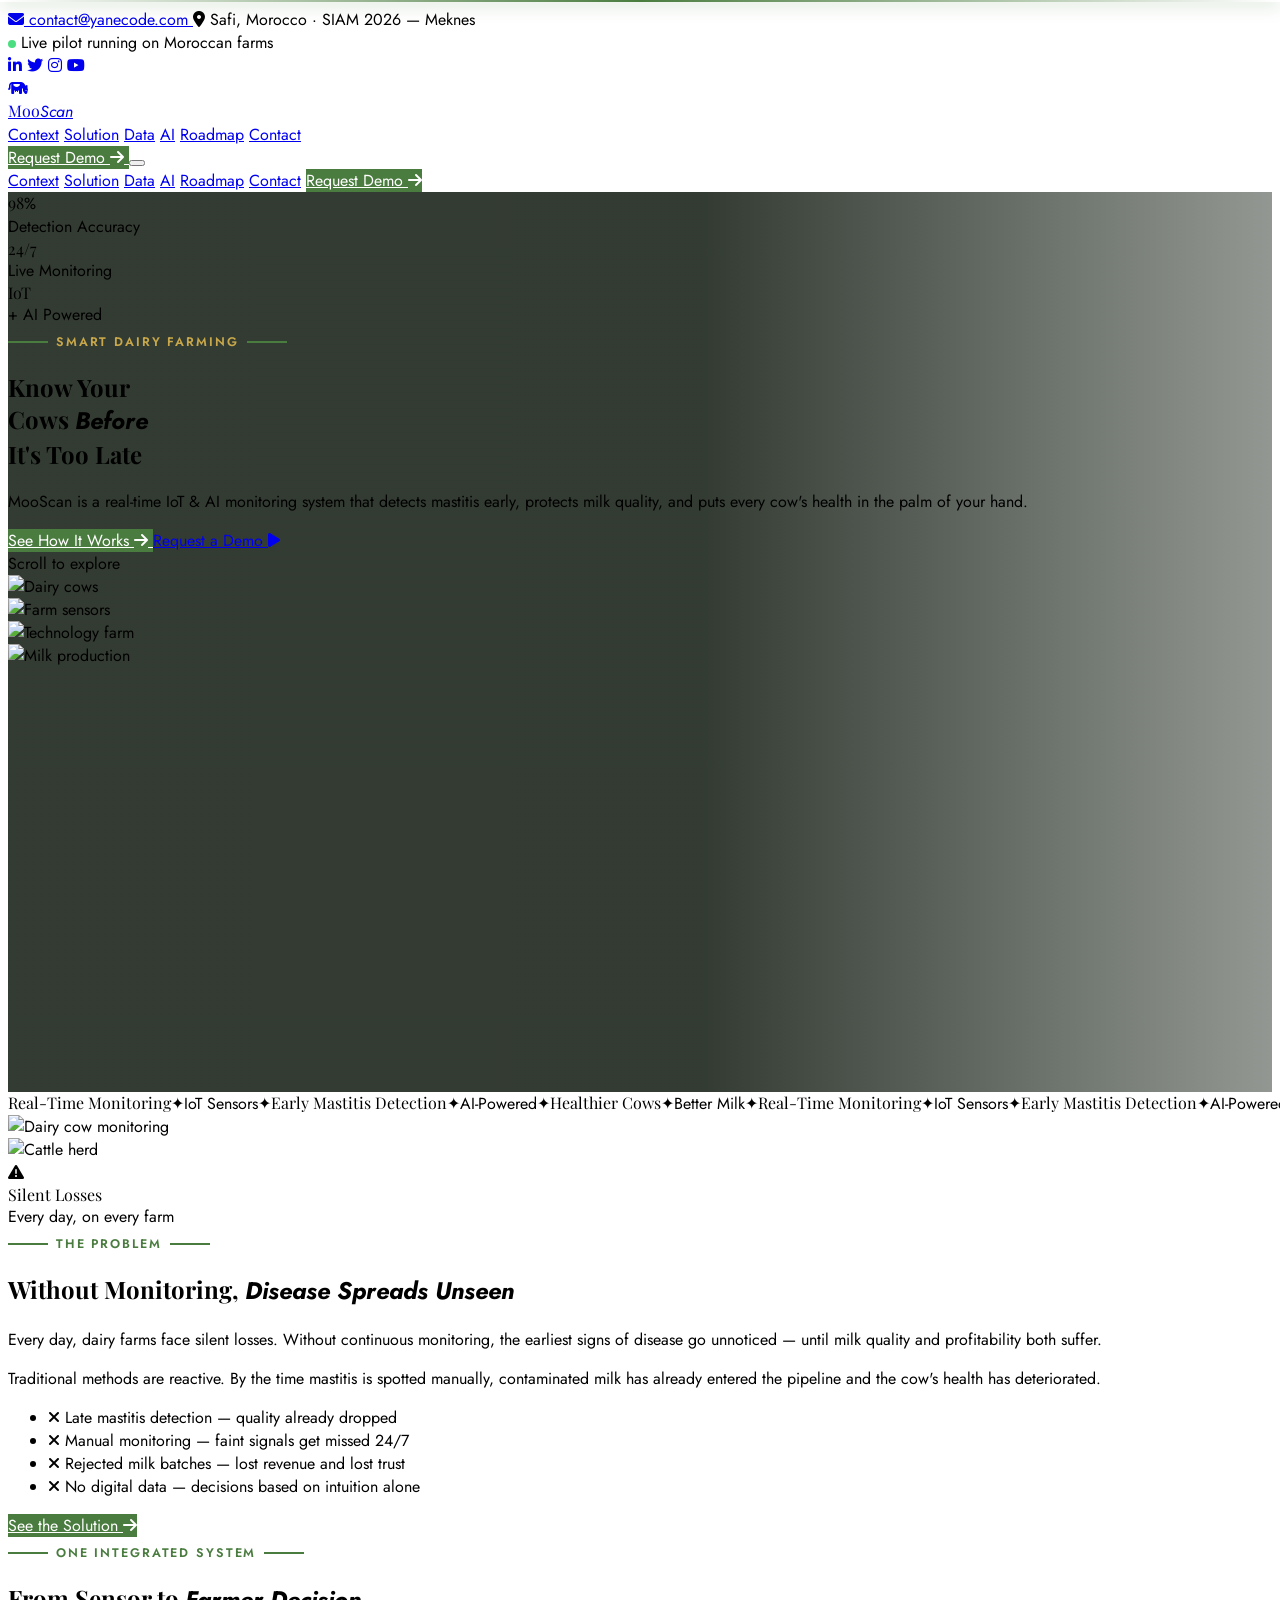
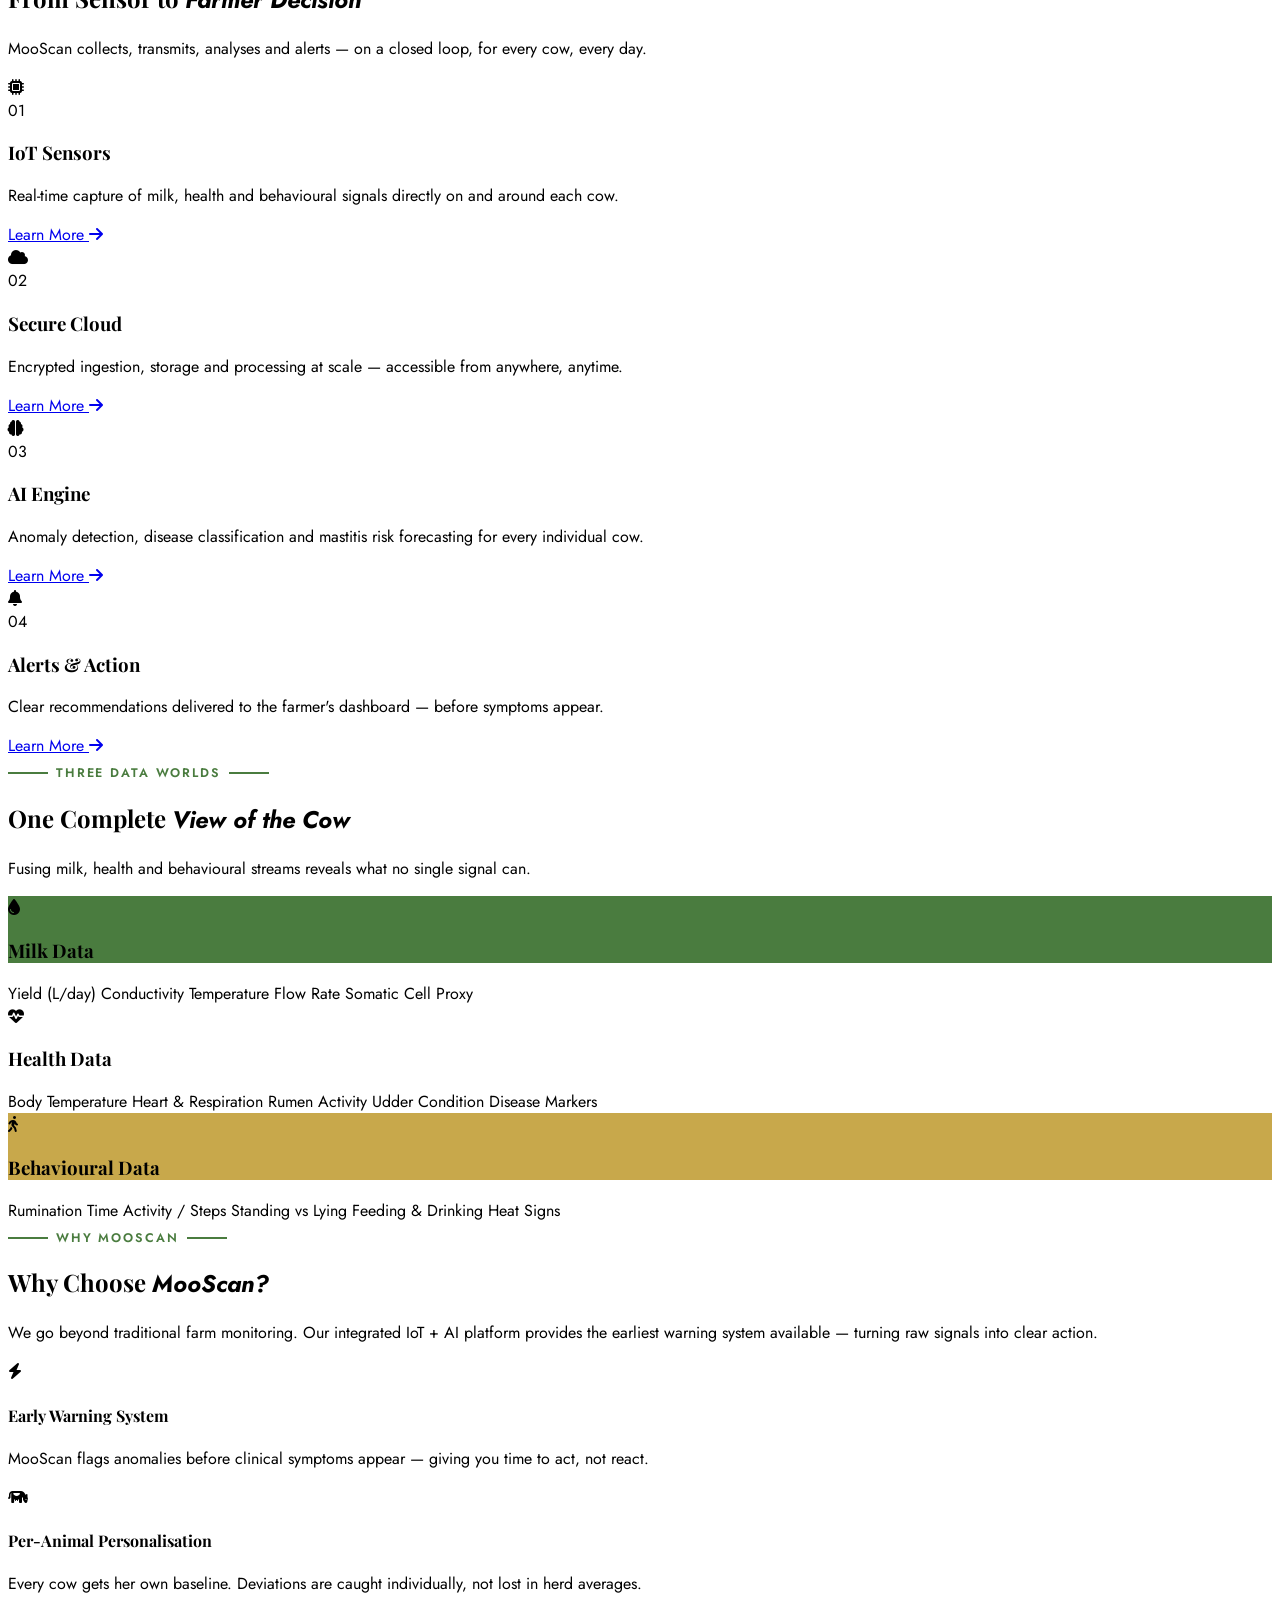
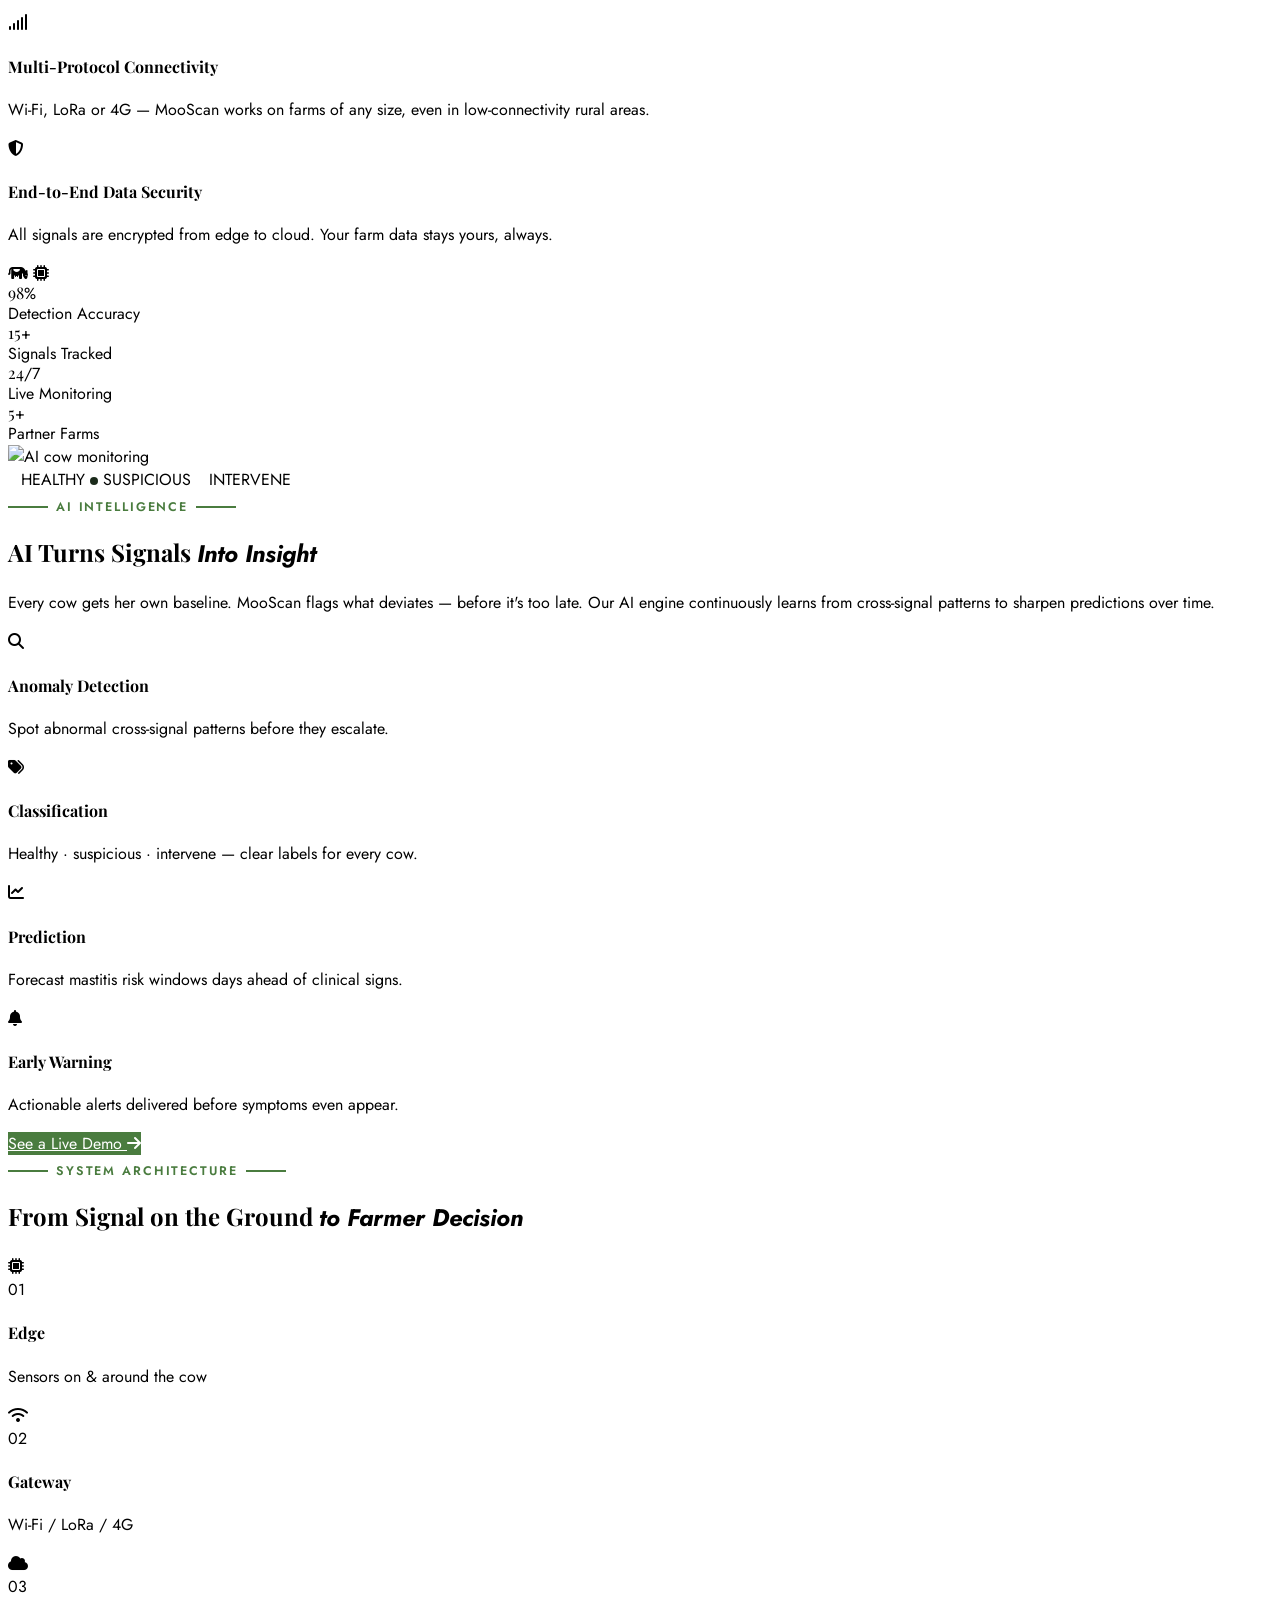
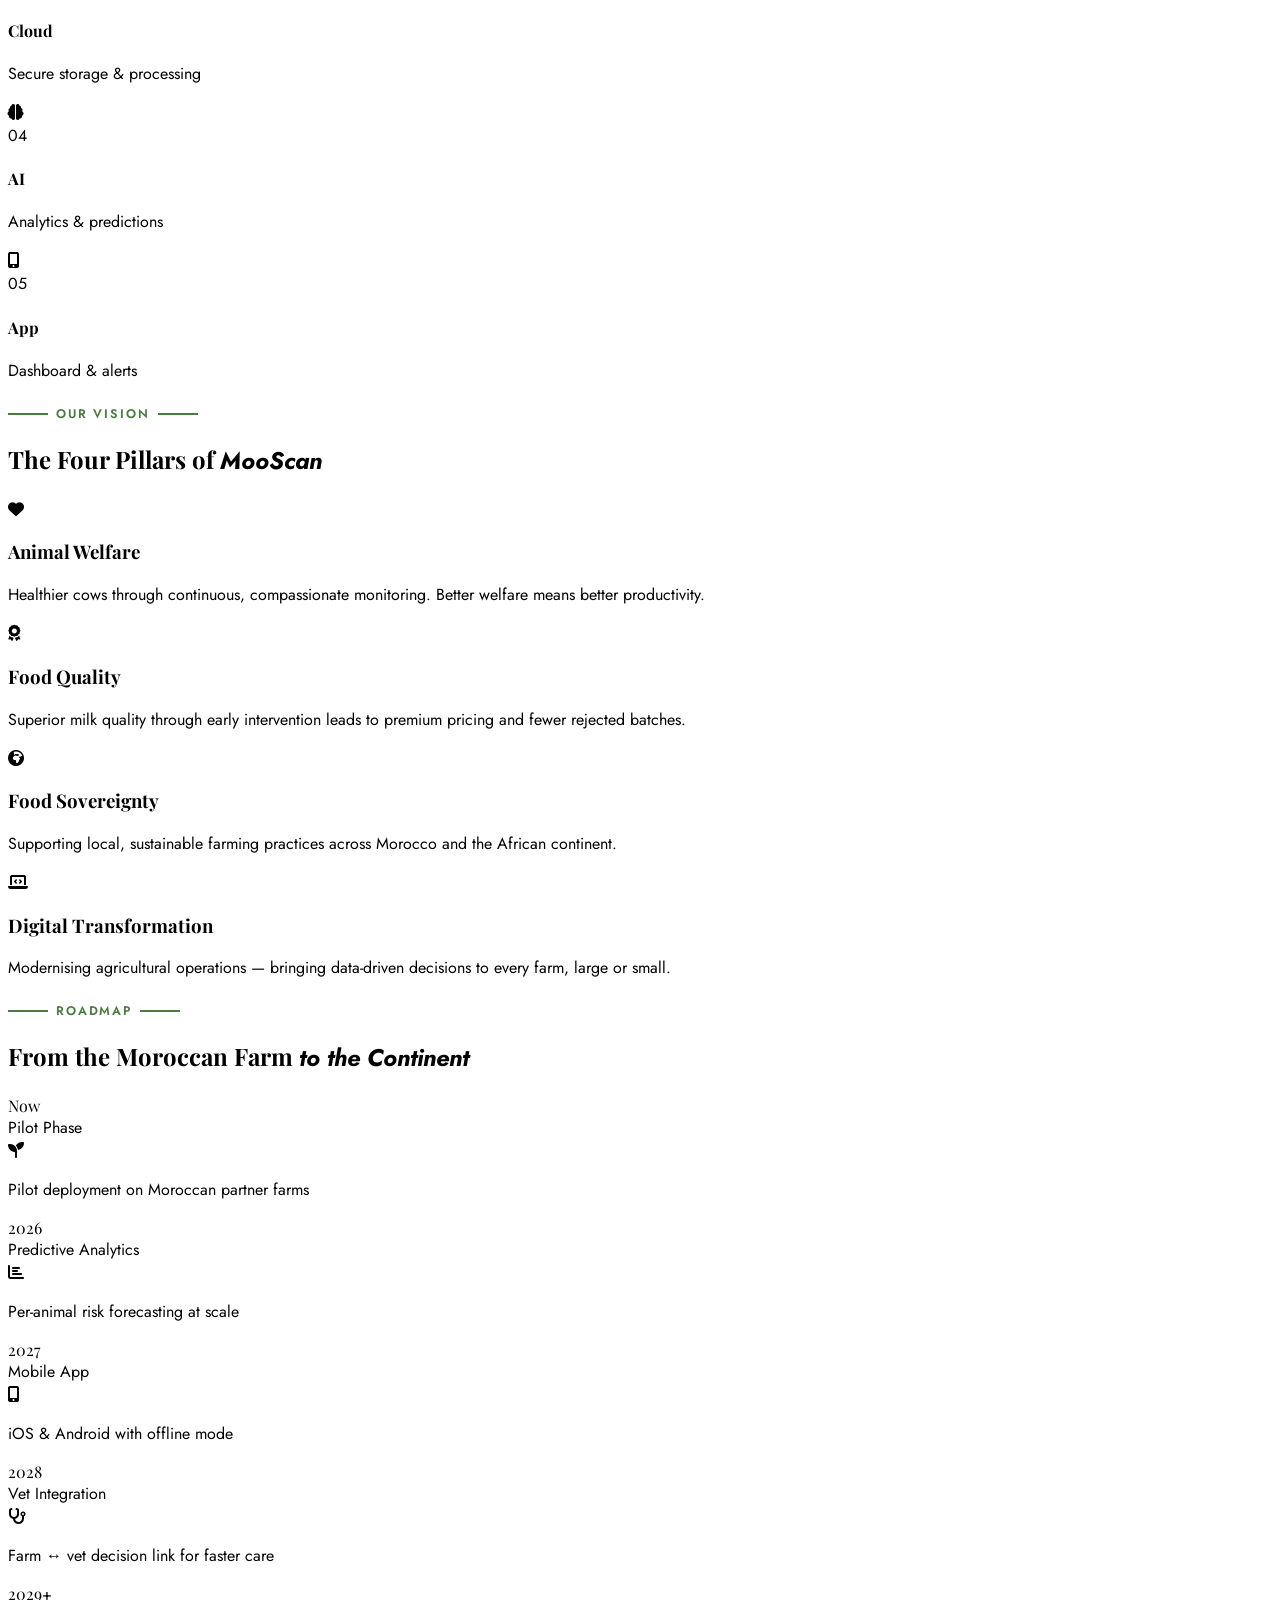
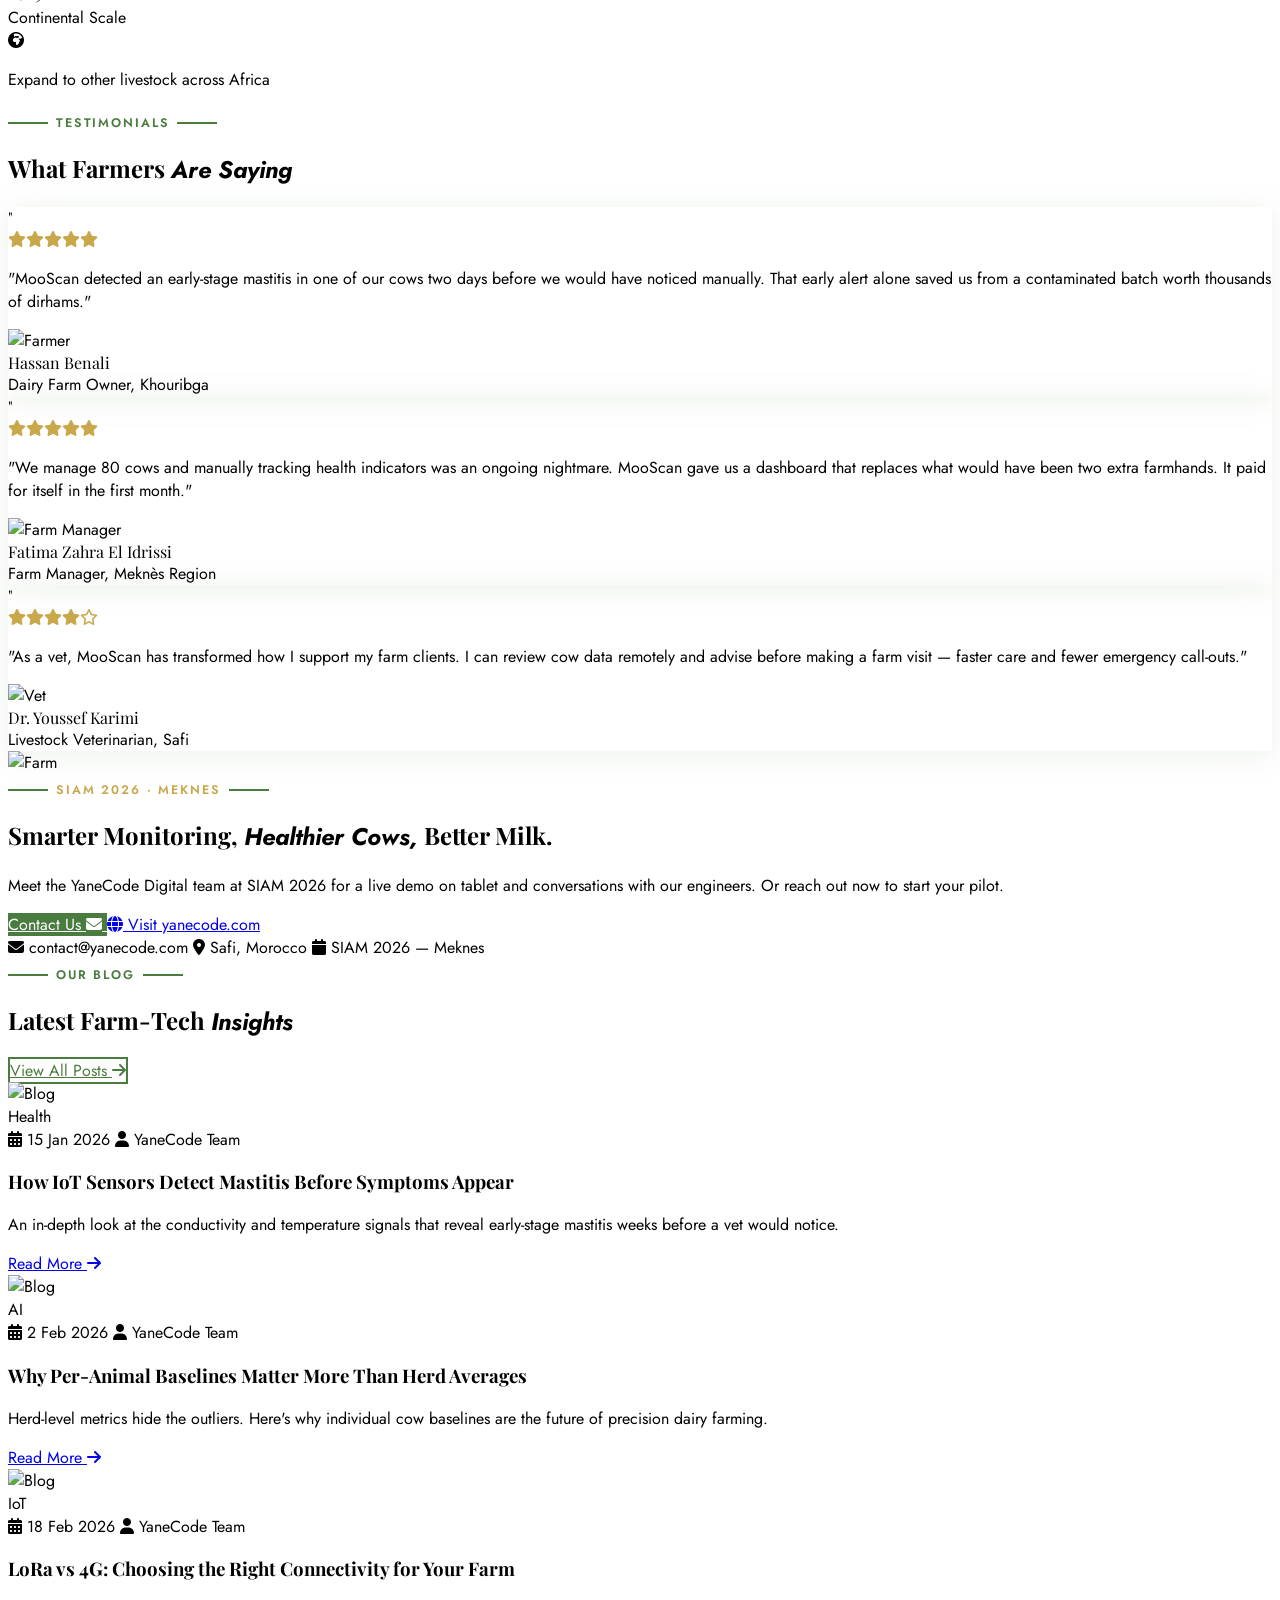
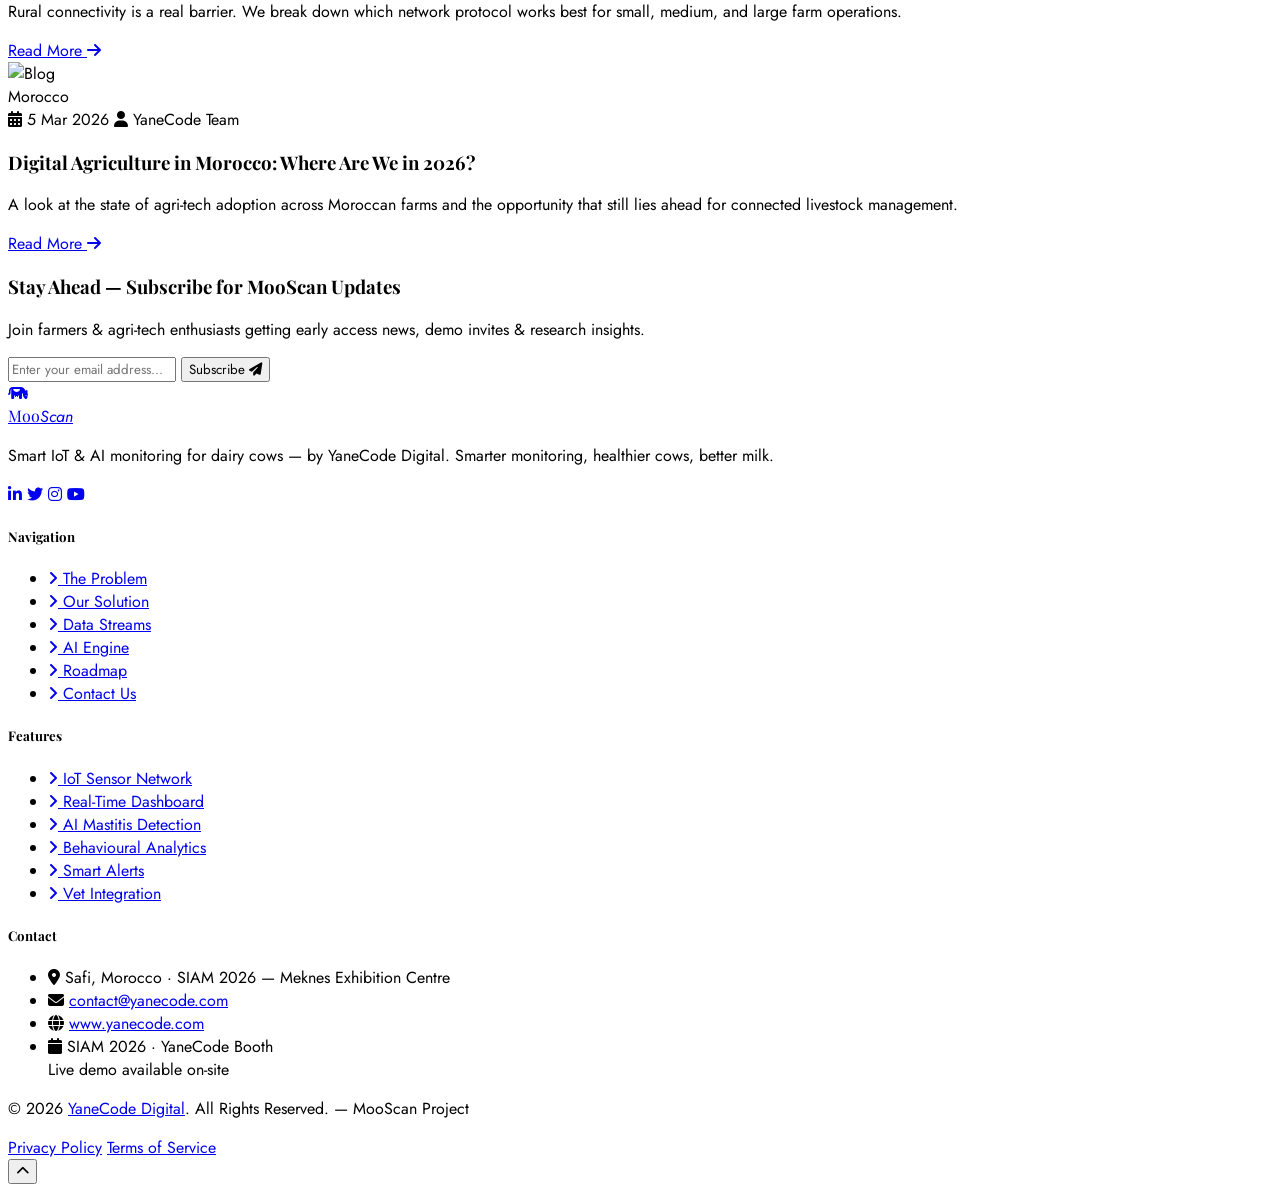
==== commit 92439251: "changes" ====
--- a/mooscan_landing.html
+++ b/mooscan_landing.html
@@ -1,1728 +1,1221 @@
-<!doctype html>
-<html lang="fr" data-theme="light">
+<!DOCTYPE html>
+<html lang="en">
 <head>
-<meta charset="utf-8" />
-<meta name="viewport" content="width=device-width, initial-scale=1" />
-<meta name="description" content="MooScan — Smart IoT & AI monitoring system for dairy cows. A project by YaneCode Digital, presented at SIAM 2026." />
-<title>MooScan — Smart IoT & AI Dairy Cow Monitoring</title>
-
-<!-- Fraunces: editorial serif with real personality · Inter Tight: refined modern sans -->
-<link rel="preconnect" href="https://fonts.googleapis.com">
-<link rel="preconnect" href="https://fonts.gstatic.com" crossorigin>
-<link href="https://fonts.googleapis.com/css2?family=Fraunces:opsz,wght@9..144,300;9..144,400;9..144,500;9..144,600;9..144,700;9..144,800;9..144,900&family=Inter+Tight:wght@300;400;500;600;700&family=JetBrains+Mono:wght@400;500&display=swap" rel="stylesheet">
-
-<!-- Icons embedded inline — no external CDN -->
-<script>window.__ICONS__ = {"arrow-right":"<svg xmlns=\"http://www.w3.org/2000/svg\" viewBox=\"0 0 24 24\" fill=\"none\" stroke=\"currentColor\" stroke-width=\"2\" stroke-linecap=\"round\" stroke-linejoin=\"round\" width=\"100%\" height=\"100%\"><path d=\"M5 12h14\"/><path d=\"m12 5 7 7-7 7\"/></svg>","wifi":"<svg xmlns=\"http://www.w3.org/2000/svg\" viewBox=\"0 0 24 24\" fill=\"none\" stroke=\"currentColor\" stroke-width=\"2\" stroke-linecap=\"round\" stroke-linejoin=\"round\" width=\"100%\" height=\"100%\"><path d=\"M12 20h.01\"/><path d=\"M2 8.82a15 15 0 0 1 20 0\"/><path d=\"M5 12.859a10 10 0 0 1 14 0\"/><path d=\"M8.5 16.429a5 5 0 0 1 7 0\"/></svg>","bug":"<svg xmlns=\"http://www.w3.org/2000/svg\" viewBox=\"0 0 24 24\" fill=\"none\" stroke=\"currentColor\" stroke-width=\"2\" stroke-linecap=\"round\" stroke-linejoin=\"round\" width=\"100%\" height=\"100%\"><path d=\"M12 20v-9\"/><path d=\"M14 7a4 4 0 0 1 4 4v3a6 6 0 0 1-12 0v-3a4 4 0 0 1 4-4z\"/><path d=\"M14.12 3.88 16 2\"/><path d=\"M21 21a4 4 0 0 0-3.81-4\"/><path d=\"M21 5a4 4 0 0 1-3.55 3.97\"/><path d=\"M22 13h-4\"/><path d=\"M3 21a4 4 0 0 1 3.81-4\"/><path d=\"M3 5a4 4 0 0 0 3.55 3.97\"/><path d=\"M6 13H2\"/><path d=\"m8 2 1.88 1.88\"/><path d=\"M9 7.13V6a3 3 0 1 1 6 0v1.13\"/></svg>","eye-off":"<svg xmlns=\"http://www.w3.org/2000/svg\" viewBox=\"0 0 24 24\" fill=\"none\" stroke=\"currentColor\" stroke-width=\"2\" stroke-linecap=\"round\" stroke-linejoin=\"round\" width=\"100%\" height=\"100%\"><path d=\"M10.733 5.076a10.744 10.744 0 0 1 11.205 6.575 1 1 0 0 1 0 .696 10.747 10.747 0 0 1-1.444 2.49\"/><path d=\"M14.084 14.158a3 3 0 0 1-4.242-4.242\"/><path d=\"M17.479 17.499a10.75 10.75 0 0 1-15.417-5.151 1 1 0 0 1 0-.696 10.75 10.75 0 0 1 4.446-5.143\"/><path d=\"m2 2 20 20\"/></svg>","droplet":"<svg xmlns=\"http://www.w3.org/2000/svg\" viewBox=\"0 0 24 24\" fill=\"none\" stroke=\"currentColor\" stroke-width=\"2\" stroke-linecap=\"round\" stroke-linejoin=\"round\" width=\"100%\" height=\"100%\"><path d=\"M12 22a7 7 0 0 0 7-7c0-2-1-3.9-3-5.5s-3.5-4-4-6.5c-.5 2.5-2 4.9-4 6.5C6 11.1 5 13 5 15a7 7 0 0 0 7 7z\"/></svg>","chart-line":"<svg xmlns=\"http://www.w3.org/2000/svg\" viewBox=\"0 0 24 24\" fill=\"none\" stroke=\"currentColor\" stroke-width=\"2\" stroke-linecap=\"round\" stroke-linejoin=\"round\" width=\"100%\" height=\"100%\"><path d=\"M3 3v16a2 2 0 0 0 2 2h16\"/><path d=\"m19 9-5 5-4-4-3 3\"/></svg>","radio":"<svg xmlns=\"http://www.w3.org/2000/svg\" viewBox=\"0 0 24 24\" fill=\"none\" stroke=\"currentColor\" stroke-width=\"2\" stroke-linecap=\"round\" stroke-linejoin=\"round\" width=\"100%\" height=\"100%\"><path d=\"M16.247 7.761a6 6 0 0 1 0 8.478\"/><path d=\"M19.075 4.933a10 10 0 0 1 0 14.134\"/><path d=\"M4.925 19.067a10 10 0 0 1 0-14.134\"/><path d=\"M7.753 16.239a6 6 0 0 1 0-8.478\"/><circle cx=\"12\" cy=\"12\" r=\"2\"/></svg>","cloud":"<svg xmlns=\"http://www.w3.org/2000/svg\" viewBox=\"0 0 24 24\" fill=\"none\" stroke=\"currentColor\" stroke-width=\"2\" stroke-linecap=\"round\" stroke-linejoin=\"round\" width=\"100%\" height=\"100%\"><path d=\"M17.5 19H9a7 7 0 1 1 6.71-9h1.79a4.5 4.5 0 1 1 0 9Z\"/></svg>","brain":"<svg xmlns=\"http://www.w3.org/2000/svg\" viewBox=\"0 0 24 24\" fill=\"none\" stroke=\"currentColor\" stroke-width=\"2\" stroke-linecap=\"round\" stroke-linejoin=\"round\" width=\"100%\" height=\"100%\"><path d=\"M12 18V5\"/><path d=\"M15 13a4.17 4.17 0 0 1-3-4 4.17 4.17 0 0 1-3 4\"/><path d=\"M17.598 6.5A3 3 0 1 0 12 5a3 3 0 1 0-5.598 1.5\"/><path d=\"M17.997 5.125a4 4 0 0 1 2.526 5.77\"/><path d=\"M18 18a4 4 0 0 0 2-7.464\"/><path d=\"M19.967 17.483A4 4 0 1 1 12 18a4 4 0 1 1-7.967-.517\"/><path d=\"M6 18a4 4 0 0 1-2-7.464\"/><path d=\"M6.003 5.125a4 4 0 0 0-2.526 5.77\"/></svg>","bell-ring":"<svg xmlns=\"http://www.w3.org/2000/svg\" viewBox=\"0 0 24 24\" fill=\"none\" stroke=\"currentColor\" stroke-width=\"2\" stroke-linecap=\"round\" stroke-linejoin=\"round\" width=\"100%\" height=\"100%\"><path d=\"M10.268 21a2 2 0 0 0 3.464 0\"/><path d=\"M22 8c0-2.3-.8-4.3-2-6\"/><path d=\"M3.262 15.326A1 1 0 0 0 4 17h16a1 1 0 0 0 .74-1.673C19.41 13.956 18 12.499 18 8A6 6 0 0 0 6 8c0 4.499-1.411 5.956-2.738 7.326\"/><path d=\"M4 2C2.8 3.7 2 5.7 2 8\"/></svg>","milk":"<svg xmlns=\"http://www.w3.org/2000/svg\" viewBox=\"0 0 24 24\" fill=\"none\" stroke=\"currentColor\" stroke-width=\"2\" stroke-linecap=\"round\" stroke-linejoin=\"round\" width=\"100%\" height=\"100%\"><path d=\"M8 2h8\"/><path d=\"M9 2v2.789a4 4 0 0 1-.672 2.219l-.656.984A4 4 0 0 0 7 10.212V20a2 2 0 0 0 2 2h6a2 2 0 0 0 2-2v-9.789a4 4 0 0 0-.672-2.219l-.656-.984A4 4 0 0 1 15 4.788V2\"/><path d=\"M7 15a6.472 6.472 0 0 1 5 0 6.47 6.47 0 0 0 5 0\"/></svg>","heart-pulse":"<svg xmlns=\"http://www.w3.org/2000/svg\" viewBox=\"0 0 24 24\" fill=\"none\" stroke=\"currentColor\" stroke-width=\"2\" stroke-linecap=\"round\" stroke-linejoin=\"round\" width=\"100%\" height=\"100%\"><path d=\"M2 9.5a5.5 5.5 0 0 1 9.591-3.676.56.56 0 0 0 .818 0A5.49 5.49 0 0 1 22 9.5c0 2.29-1.5 4-3 5.5l-5.492 5.313a2 2 0 0 1-3 .019L5 15c-1.5-1.5-3-3.2-3-5.5\"/><path d=\"M3.22 13H9.5l.5-1 2 4.5 2-7 1.5 3.5h5.27\"/></svg>","footprints":"<svg xmlns=\"http://www.w3.org/2000/svg\" viewBox=\"0 0 24 24\" fill=\"none\" stroke=\"currentColor\" stroke-width=\"2\" stroke-linecap=\"round\" stroke-linejoin=\"round\" width=\"100%\" height=\"100%\"><path d=\"M4 16v-2.38C4 11.5 2.97 10.5 3 8c.03-2.72 1.49-6 4.5-6C9.37 2 10 3.8 10 5.5c0 3.11-2 5.66-2 8.68V16a2 2 0 1 1-4 0Z\"/><path d=\"M20 20v-2.38c0-2.12 1.03-3.12 1-5.62-.03-2.72-1.49-6-4.5-6C14.63 6 14 7.8 14 9.5c0 3.11 2 5.66 2 8.68V20a2 2 0 1 0 4 0Z\"/><path d=\"M16 17h4\"/><path d=\"M4 13h4\"/></svg>","database":"<svg xmlns=\"http://www.w3.org/2000/svg\" viewBox=\"0 0 24 24\" fill=\"none\" stroke=\"currentColor\" stroke-width=\"2\" stroke-linecap=\"round\" stroke-linejoin=\"round\" width=\"100%\" height=\"100%\"><ellipse cx=\"12\" cy=\"5\" rx=\"9\" ry=\"3\"/><path d=\"M3 5V19A9 3 0 0 0 21 19V5\"/><path d=\"M3 12A9 3 0 0 0 21 12\"/></svg>","smartphone":"<svg xmlns=\"http://www.w3.org/2000/svg\" viewBox=\"0 0 24 24\" fill=\"none\" stroke=\"currentColor\" stroke-width=\"2\" stroke-linecap=\"round\" stroke-linejoin=\"round\" width=\"100%\" height=\"100%\"><rect width=\"14\" height=\"20\" x=\"5\" y=\"2\" rx=\"2\" ry=\"2\"/><path d=\"M12 18h.01\"/></svg>","triangle-alert":"<svg xmlns=\"http://www.w3.org/2000/svg\" viewBox=\"0 0 24 24\" fill=\"none\" stroke=\"currentColor\" stroke-width=\"2\" stroke-linecap=\"round\" stroke-linejoin=\"round\" width=\"100%\" height=\"100%\"><path d=\"m21.73 18-8-14a2 2 0 0 0-3.48 0l-8 14A2 2 0 0 0 4 21h16a2 2 0 0 0 1.73-3\"/><path d=\"M12 9v4\"/><path d=\"M12 17h.01\"/></svg>","layout-grid":"<svg xmlns=\"http://www.w3.org/2000/svg\" viewBox=\"0 0 24 24\" fill=\"none\" stroke=\"currentColor\" stroke-width=\"2\" stroke-linecap=\"round\" stroke-linejoin=\"round\" width=\"100%\" height=\"100%\"><rect width=\"7\" height=\"7\" x=\"3\" y=\"3\" rx=\"1\"/><rect width=\"7\" height=\"7\" x=\"14\" y=\"3\" rx=\"1\"/><rect width=\"7\" height=\"7\" x=\"14\" y=\"14\" rx=\"1\"/><rect width=\"7\" height=\"7\" x=\"3\" y=\"14\" rx=\"1\"/></svg>","trending-up":"<svg xmlns=\"http://www.w3.org/2000/svg\" viewBox=\"0 0 24 24\" fill=\"none\" stroke=\"currentColor\" stroke-width=\"2\" stroke-linecap=\"round\" stroke-linejoin=\"round\" width=\"100%\" height=\"100%\"><path d=\"M16 7h6v6\"/><path d=\"m22 7-8.5 8.5-5-5L2 17\"/></svg>","stethoscope":"<svg xmlns=\"http://www.w3.org/2000/svg\" viewBox=\"0 0 24 24\" fill=\"none\" stroke=\"currentColor\" stroke-width=\"2\" stroke-linecap=\"round\" stroke-linejoin=\"round\" width=\"100%\" height=\"100%\"><path d=\"M11 2v2\"/><path d=\"M5 2v2\"/><path d=\"M5 3H4a2 2 0 0 0-2 2v4a6 6 0 0 0 12 0V5a2 2 0 0 0-2-2h-1\"/><path d=\"M8 15a6 6 0 0 0 12 0v-3\"/><circle cx=\"20\" cy=\"10\" r=\"2\"/></svg>","users":"<svg xmlns=\"http://www.w3.org/2000/svg\" viewBox=\"0 0 24 24\" fill=\"none\" stroke=\"currentColor\" stroke-width=\"2\" stroke-linecap=\"round\" stroke-linejoin=\"round\" width=\"100%\" height=\"100%\"><path d=\"M16 21v-2a4 4 0 0 0-4-4H6a4 4 0 0 0-4 4v2\"/><path d=\"M16 3.128a4 4 0 0 1 0 7.744\"/><path d=\"M22 21v-2a4 4 0 0 0-3-3.87\"/><circle cx=\"9\" cy=\"7\" r=\"4\"/></svg>","trending-down":"<svg xmlns=\"http://www.w3.org/2000/svg\" viewBox=\"0 0 24 24\" fill=\"none\" stroke=\"currentColor\" stroke-width=\"2\" stroke-linecap=\"round\" stroke-linejoin=\"round\" width=\"100%\" height=\"100%\"><path d=\"M16 17h6v-6\"/><path d=\"m22 17-8.5-8.5-5 5L2 7\"/></svg>","lightbulb":"<svg xmlns=\"http://www.w3.org/2000/svg\" viewBox=\"0 0 24 24\" fill=\"none\" stroke=\"currentColor\" stroke-width=\"2\" stroke-linecap=\"round\" stroke-linejoin=\"round\" width=\"100%\" height=\"100%\"><path d=\"M15 14c.2-1 .7-1.7 1.5-2.5 1-.9 1.5-2.2 1.5-3.5A6 6 0 0 0 6 8c0 1 .2 2.2 1.5 3.5.7.7 1.3 1.5 1.5 2.5\"/><path d=\"M9 18h6\"/><path d=\"M10 22h4\"/></svg>","leaf":"<svg xmlns=\"http://www.w3.org/2000/svg\" viewBox=\"0 0 24 24\" fill=\"none\" stroke=\"currentColor\" stroke-width=\"2\" stroke-linecap=\"round\" stroke-linejoin=\"round\" width=\"100%\" height=\"100%\"><path d=\"M11 20A7 7 0 0 1 9.8 6.1C15.5 5 17 4.48 19 2c1 2 2 4.18 2 8 0 5.5-4.78 10-10 10Z\"/><path d=\"M2 21c0-3 1.85-5.36 5.08-6C9.5 14.52 12 13 13 12\"/></svg>","sprout":"<svg xmlns=\"http://www.w3.org/2000/svg\" viewBox=\"0 0 24 24\" fill=\"none\" stroke=\"currentColor\" stroke-width=\"2\" stroke-linecap=\"round\" stroke-linejoin=\"round\" width=\"100%\" height=\"100%\"><path d=\"M14 9.536V7a4 4 0 0 1 4-4h1.5a.5.5 0 0 1 .5.5V5a4 4 0 0 1-4 4 4 4 0 0 0-4 4c0 2 1 3 1 5a5 5 0 0 1-1 3\"/><path d=\"M4 9a5 5 0 0 1 8 4 5 5 0 0 1-8-4\"/><path d=\"M5 21h14\"/></svg>","globe":"<svg xmlns=\"http://www.w3.org/2000/svg\" viewBox=\"0 0 24 24\" fill=\"none\" stroke=\"currentColor\" stroke-width=\"2\" stroke-linecap=\"round\" stroke-linejoin=\"round\" width=\"100%\" height=\"100%\"><circle cx=\"12\" cy=\"12\" r=\"10\"/><path d=\"M12 2a14.5 14.5 0 0 0 0 20 14.5 14.5 0 0 0 0-20\"/><path d=\"M2 12h20\"/></svg>","cpu":"<svg xmlns=\"http://www.w3.org/2000/svg\" viewBox=\"0 0 24 24\" fill=\"none\" stroke=\"currentColor\" stroke-width=\"2\" stroke-linecap=\"round\" stroke-linejoin=\"round\" width=\"100%\" height=\"100%\"><path d=\"M12 20v2\"/><path d=\"M12 2v2\"/><path d=\"M17 20v2\"/><path d=\"M17 2v2\"/><path d=\"M2 12h2\"/><path d=\"M2 17h2\"/><path d=\"M2 7h2\"/><path d=\"M20 12h2\"/><path d=\"M20 17h2\"/><path d=\"M20 7h2\"/><path d=\"M7 20v2\"/><path d=\"M7 2v2\"/><rect x=\"4\" y=\"4\" width=\"16\" height=\"16\" rx=\"2\"/><rect x=\"8\" y=\"8\" width=\"8\" height=\"8\" rx=\"1\"/></svg>","mail":"<svg xmlns=\"http://www.w3.org/2000/svg\" viewBox=\"0 0 24 24\" fill=\"none\" stroke=\"currentColor\" stroke-width=\"2\" stroke-linecap=\"round\" stroke-linejoin=\"round\" width=\"100%\" height=\"100%\"><path d=\"m22 7-8.991 5.727a2 2 0 0 1-2.009 0L2 7\"/><rect x=\"2\" y=\"4\" width=\"20\" height=\"16\" rx=\"2\"/></svg>","map-pin":"<svg xmlns=\"http://www.w3.org/2000/svg\" viewBox=\"0 0 24 24\" fill=\"none\" stroke=\"currentColor\" stroke-width=\"2\" stroke-linecap=\"round\" stroke-linejoin=\"round\" width=\"100%\" height=\"100%\"><path d=\"M20 10c0 4.993-5.539 10.193-7.399 11.799a1 1 0 0 1-1.202 0C9.539 20.193 4 14.993 4 10a8 8 0 0 1 16 0\"/><circle cx=\"12\" cy=\"10\" r=\"3\"/></svg>"};</script>
-
-<style>
-  :root {
-    --forest:   #0A4038;
-    --forest-2: #0D5047;
-    --green:    #1B7A5A;
-    --mint:     #5FB89A;
-    --mint-soft:#B9DBCC;
-    --tech:     #1C4E9D;
-    --teal:     #0EA5A5;
-    --gold:     #E8B341;
-    --gold-hot: #D99B1C;
-    --cream:    #FAF6EC;
-    --sand:     #EFE7D1;
-    --ink:      #0D1A16;
-    --slate:    #4B5A54;
-    --ghost:    #F2F6F4;
-    --line:     #D8E1DC;
-    --white:    #FFFFFF;
-    --red:      #C0392B;
-
-    --radius: 14px;
-    --radius-lg: 22px;
-    --shadow-sm: 0 1px 2px rgba(10,64,56,.06), 0 2px 6px rgba(10,64,56,.06);
-    --shadow-md: 0 2px 8px rgba(10,64,56,.08), 0 12px 30px rgba(10,64,56,.08);
-    --shadow-lg: 0 30px 70px rgba(10,64,56,.18);
-
-    --max: 1200px;
-    --ease-out: cubic-bezier(.22,.7,.28,1);
-  }
-
-  * { box-sizing: border-box; }
-  html { scroll-behavior: smooth; }
-  body {
-    margin: 0; font-family: "Inter Tight", system-ui, sans-serif;
-    color: var(--ink); background: var(--cream);
-    line-height: 1.55; -webkit-font-smoothing: antialiased;
-    overflow-x: hidden;
-  }
-  body::before {
-    /* Soft grain overlay for organic feel */
-    content: ""; position: fixed; inset: 0; pointer-events: none; z-index: 9999;
-    background-image: url("data:image/svg+xml;utf8,<svg xmlns='http://www.w3.org/2000/svg' width='180' height='180'><filter id='n'><feTurbulence baseFrequency='0.9' numOctaves='2' stitchTiles='stitch'/><feColorMatrix values='0 0 0 0 0 0 0 0 0 0 0 0 0 0 0 0 0 0 .06 0'/></filter><rect width='100%' height='100%' filter='url(%23n)'/></svg>");
-    opacity: .5; mix-blend-mode: multiply;
-  }
-
-  a { color: inherit; text-decoration: none; }
-  img { display: block; max-width: 100%; }
-  button { font: inherit; cursor: pointer; border: 0; background: none; color: inherit; }
-
-  /* ============ TYPOGRAPHY ============ */
-  .display {
-    font-family: "Fraunces", Georgia, serif;
-    font-variation-settings: "opsz" 144;
-    font-weight: 500;
-    letter-spacing: -0.02em;
-    line-height: 0.98;
-  }
-  .display-italic {
-    font-family: "Fraunces", Georgia, serif;
-    font-variation-settings: "opsz" 144, "SOFT" 30;
-    font-style: italic;
-    font-weight: 400;
-  }
-  .mono { font-family: "JetBrains Mono", monospace; font-size: 0.78rem; letter-spacing: .04em; }
-  .kicker {
-    font-family: "JetBrains Mono", monospace; font-size: 0.72rem;
-    letter-spacing: .22em; text-transform: uppercase; color: var(--teal); font-weight: 500;
-  }
-
-  /* ============ LAYOUT ============ */
-  .wrap { max-width: var(--max); margin: 0 auto; padding: 0 24px; }
-  section { padding: 96px 0; position: relative; }
-  @media (max-width: 700px) { section { padding: 64px 0; } }
-
-  .eyebrow {
-    display: inline-flex; align-items: center; gap: 10px;
-    font-family: "JetBrains Mono", monospace; font-size: 0.72rem;
-    letter-spacing: .2em; text-transform: uppercase;
-    color: var(--teal); font-weight: 500;
-    padding: 6px 12px; border: 1px solid rgba(14,165,165,.3);
-    border-radius: 100px; background: rgba(14,165,165,.06);
-  }
-  .eyebrow .dot {
-    width: 6px; height: 6px; border-radius: 50%;
-    background: var(--gold); display: inline-block;
-    animation: pulseDot 2.4s ease-in-out infinite;
-  }
-  @keyframes pulseDot {
-    0%, 100% { transform: scale(1); opacity: 1; }
-    50% { transform: scale(1.4); opacity: .7; }
-  }
-
-  /* ============ NAVIGATION ============ */
-  .nav {
-    position: sticky; top: 0; z-index: 100;
-    backdrop-filter: blur(18px) saturate(140%);
-    -webkit-backdrop-filter: blur(18px) saturate(140%);
-    background: rgba(250, 246, 236, 0.78);
-    border-bottom: 1px solid rgba(10, 64, 56, 0.08);
-  }
-  .nav-inner {
-    display: flex; align-items: center; justify-content: space-between;
-    max-width: var(--max); margin: 0 auto; padding: 14px 24px;
-    gap: 16px;
-  }
-  .nav-brand { display: flex; align-items: center; gap: 10px; }
-  .nav-brand img { height: 34px; width: auto; }
-  .nav-brand .brand-name {
-    font-family: "Fraunces", serif; font-weight: 600;
-    font-size: 1.25rem; color: var(--forest); letter-spacing: -.01em;
-  }
-  .nav-links { display: flex; align-items: center; gap: 28px; }
-  .nav-links a {
-    font-size: 0.92rem; font-weight: 500; color: var(--slate);
-    transition: color .2s var(--ease-out);
-  }
-  .nav-links a:hover { color: var(--forest); }
-  .nav-actions { display: flex; align-items: center; gap: 12px; }
-
-  .lang-switch {
-    display: inline-flex; background: var(--white);
-    border: 1px solid var(--line); border-radius: 100px; padding: 4px;
-    font-family: "JetBrains Mono", monospace; font-size: .72rem; font-weight: 500;
-    letter-spacing: .08em;
-  }
-  .lang-switch button {
-    padding: 6px 12px; border-radius: 100px; color: var(--slate);
-    transition: all .25s var(--ease-out);
-  }
-  .lang-switch button.active {
-    background: var(--forest); color: var(--white);
-  }
-
-  .btn {
-    display: inline-flex; align-items: center; gap: 8px;
-    padding: 12px 20px; border-radius: 100px; font-weight: 600; font-size: 0.92rem;
-    transition: transform .2s var(--ease-out), box-shadow .2s var(--ease-out), background .2s var(--ease-out);
-  }
-  .btn-primary {
-    background: var(--forest); color: var(--white);
-    box-shadow: 0 2px 0 rgba(0,0,0,.06), 0 6px 20px rgba(10,64,56,.2);
-  }
-  .btn-primary:hover {
-    background: var(--forest-2); transform: translateY(-2px);
-    box-shadow: 0 6px 0 rgba(0,0,0,.06), 0 18px 36px rgba(10,64,56,.28);
-  }
-  .btn-ghost {
-    background: transparent; color: var(--forest);
-    border: 1px solid rgba(10,64,56,.2);
-  }
-  .btn-ghost:hover { background: rgba(10,64,56,.04); }
-
-  @media (max-width: 880px) {
-    .nav-links { display: none; }
-  }
-
-  /* ============ HERO ============ */
-  .hero { padding: 72px 0 80px; overflow: hidden; position: relative; }
-  .hero-grid {
-    display: grid; grid-template-columns: 1.1fr 0.9fr;
-    gap: 56px; align-items: center;
-  }
-  @media (max-width: 960px) {
-    .hero-grid { grid-template-columns: 1fr; gap: 40px; }
-  }
-  .hero h1 {
-    font-family: "Fraunces", Georgia, serif; font-weight: 500;
-    font-variation-settings: "opsz" 144, "SOFT" 20;
-    font-size: clamp(2.8rem, 6.6vw, 5.2rem);
-    line-height: 0.96; letter-spacing: -0.03em;
-    color: var(--forest); margin: 20px 0 16px;
-  }
-  .hero h1 .accent {
-    font-style: italic; font-weight: 400;
-    color: var(--teal);
-    font-variation-settings: "opsz" 144, "SOFT" 100;
-  }
-  .hero h1 .u {
-    position: relative; display: inline-block;
-  }
-  .hero h1 .u::after {
-    content: ""; position: absolute; left: 0; right: 0; bottom: 4px;
-    height: 14px; background: var(--gold); opacity: .35; z-index: -1;
-    border-radius: 4px; transform: skewX(-4deg);
-  }
-  .hero-lead {
-    font-size: 1.12rem; color: var(--slate); max-width: 520px; margin: 0 0 28px;
-  }
-  .hero-cta { display: flex; flex-wrap: wrap; gap: 14px; margin-top: 8px; }
-  .hero-meta {
-    margin-top: 36px; padding-top: 24px; border-top: 1px solid var(--line);
-    display: flex; flex-wrap: wrap; align-items: center; gap: 28px; color: var(--slate);
-    font-size: 0.88rem;
-  }
-  .hero-meta .logos { display: flex; align-items: center; gap: 18px; }
-  .hero-meta .logos img { height: 26px; filter: grayscale(20%) opacity(.85); }
-
-  /* Hero visual */
-  .hero-visual {
-    position: relative; aspect-ratio: 1 / 1;
-    border-radius: var(--radius-lg); overflow: hidden;
-    box-shadow: var(--shadow-lg);
-    background: var(--forest);
-  }
-  .hero-visual img {
-    width: 100%; height: 100%; object-fit: cover;
-  }
-  .hero-visual::after {
-    content: ""; position: absolute; inset: 0;
-    background: linear-gradient(180deg, transparent 40%, rgba(10,64,56,.75) 100%);
-    pointer-events: none;
-  }
-  .hero-badges {
-    position: absolute; inset: 16px 16px auto auto;
-    display: flex; flex-direction: column; gap: 10px; z-index: 3;
-  }
-  .hero-badge {
-    display: inline-flex; align-items: center; gap: 8px;
-    padding: 6px 12px; border-radius: 100px;
-    background: rgba(255,255,255,.9); backdrop-filter: blur(8px);
-    font-family: "JetBrains Mono", monospace; font-size: 0.7rem;
-    letter-spacing: .08em; color: var(--forest); font-weight: 500;
-    border: 1px solid rgba(255,255,255,.5);
-  }
-  .hero-badge .live { width:6px; height:6px; border-radius:50%; background: #2ecc71; animation: pulseDot 1.6s infinite; }
-
-  .hero-stats {
-    position: absolute; left: 16px; bottom: 16px; right: 16px; z-index: 3;
-    display: grid; grid-template-columns: repeat(3, 1fr);
-    gap: 8px;
-  }
-  .hero-stat {
-    background: rgba(255,255,255,.95); backdrop-filter: blur(10px);
-    border-radius: 12px; padding: 10px 12px;
-    box-shadow: var(--shadow-sm);
-  }
-  .hero-stat-num {
-    font-family: "Fraunces", serif; font-weight: 700; font-size: 1.4rem;
-    color: var(--forest); line-height: 1;
-  }
-  .hero-stat-lbl {
-    font-family: "JetBrains Mono", monospace; font-size: 0.65rem;
-    letter-spacing: .1em; text-transform: uppercase; color: var(--slate);
-    margin-top: 4px;
-  }
-
-  .hero-deco-dot {
-    position: absolute; width: 240px; height: 240px; border-radius: 50%;
-    background: radial-gradient(circle, var(--mint) 0%, transparent 70%);
-    opacity: .35; z-index: 0; pointer-events: none;
-  }
-  .hero-deco-1 { top: -60px; right: -60px; }
-  .hero-deco-2 {
-    bottom: -120px; left: -100px;
-    background: radial-gradient(circle, var(--gold) 0%, transparent 70%);
-    opacity: .2;
-  }
-
-  /* ============ MARQUEE (partners/data sources) ============ */
-  .marquee {
-    background: var(--forest); color: var(--mint);
-    padding: 22px 0; overflow: hidden; white-space: nowrap;
-    position: relative;
-  }
-  .marquee::before, .marquee::after {
-    content: ""; position: absolute; top: 0; bottom: 0; width: 90px; z-index: 2;
-    pointer-events: none;
-  }
-  .marquee::before { left: 0; background: linear-gradient(90deg, var(--forest), transparent); }
-  .marquee::after  { right: 0; background: linear-gradient(-90deg, var(--forest), transparent); }
-  .marquee-track {
-    display: inline-flex; gap: 60px; animation: scroll 38s linear infinite;
-    font-family: "Fraunces", serif; font-size: 1.15rem; font-weight: 400;
-    font-style: italic;
-  }
-  .marquee-track span { display: inline-flex; align-items: center; gap: 60px; }
-  .marquee-track .dot {
-    width: 6px; height: 6px; border-radius: 50%; background: var(--gold);
-  }
-  @keyframes scroll {
-    from { transform: translateX(0); }
-    to { transform: translateX(-50%); }
-  }
-
-  /* ============ SECTION TITLES ============ */
-  .sec-head { max-width: 760px; margin-bottom: 56px; }
-  .sec-head h2 {
-    font-family: "Fraunces", serif; font-weight: 500;
-    font-size: clamp(1.8rem, 3.6vw, 2.8rem);
-    line-height: 1.05; letter-spacing: -.02em;
-    color: var(--forest); margin: 14px 0 14px;
-  }
-  .sec-head h2 em {
-    font-style: italic; color: var(--teal);
-    font-variation-settings: "opsz" 144, "SOFT" 100;
-  }
-  .sec-head p { color: var(--slate); font-size: 1.05rem; max-width: 640px; }
-
-  /* ============ PROBLEM ============ */
-  .problem-grid {
-    display: grid; grid-template-columns: repeat(4, 1fr); gap: 16px;
-  }
-  @media (max-width: 960px) { .problem-grid { grid-template-columns: repeat(2, 1fr); } }
-  @media (max-width: 560px) { .problem-grid { grid-template-columns: 1fr; } }
-
-  .problem-card {
-    background: var(--white); border-radius: var(--radius);
-    padding: 24px 22px; border: 1px solid var(--line);
-    transition: transform .3s var(--ease-out), box-shadow .3s var(--ease-out);
-    position: relative; overflow: hidden;
-  }
-  .problem-card::before {
-    content: ""; position: absolute; left: 0; top: 0; bottom: 0;
-    width: 4px; background: var(--accent, var(--teal));
-  }
-  .problem-card:hover { transform: translateY(-4px); box-shadow: var(--shadow-md); }
-  .problem-card .icon {
-    width: 44px; height: 44px; border-radius: 12px;
-    background: var(--ghost); display: grid; place-items: center;
-    color: var(--accent, var(--teal)); margin-bottom: 14px;
-  }
-  .problem-card h3 {
-    font-family: "Fraunces", serif; font-size: 1.15rem; font-weight: 600;
-    color: var(--forest); margin: 0 0 6px;
-  }
-  .problem-card p { margin: 0; color: var(--slate); font-size: 0.92rem; }
-
-  /* ============ SOLUTION PIPELINE ============ */
-  .solution {
-    background: var(--forest);
-    color: var(--white);
-    position: relative; overflow: hidden;
-  }
-  .solution::before, .solution::after {
-    content: ""; position: absolute; border-radius: 50%; pointer-events: none;
-  }
-  .solution::before {
-    width: 400px; height: 400px; background: var(--teal);
-    opacity: .12; top: -150px; right: -120px;
-  }
-  .solution::after {
-    width: 500px; height: 500px; background: var(--green);
-    opacity: .14; bottom: -200px; left: -180px;
-  }
-  .solution .sec-head h2, .solution .sec-head { color: var(--white); }
-  .solution .sec-head p { color: var(--mint-soft); }
-  .solution .sec-head h2 em { color: var(--gold); }
-  .solution .kicker { color: var(--gold); }
-
-  .pipeline {
-    display: grid; grid-template-columns: repeat(4, 1fr); gap: 16px;
-    position: relative; z-index: 2;
-  }
-  @media (max-width: 960px) { .pipeline { grid-template-columns: repeat(2, 1fr); } }
-  @media (max-width: 560px) { .pipeline { grid-template-columns: 1fr; } }
-
-  .pipe-card {
-    background: rgba(255,255,255,.06);
-    border: 1px solid rgba(255,255,255,.14);
-    border-radius: var(--radius);
-    padding: 26px 22px; backdrop-filter: blur(4px);
-    transition: transform .3s var(--ease-out), background .3s var(--ease-out);
-    position: relative;
-  }
-  .pipe-card:hover {
-    background: rgba(255,255,255,.1); transform: translateY(-4px);
-  }
-  .pipe-card .num {
-    font-family: "JetBrains Mono", monospace;
-    font-size: 0.72rem; letter-spacing: .1em; color: var(--gold);
-    margin-bottom: 16px;
-  }
-  .pipe-icon {
-    width: 56px; height: 56px; border-radius: 50%;
-    background: var(--gold); color: var(--forest);
-    display: grid; place-items: center; margin-bottom: 18px;
-  }
-  .pipe-card:nth-child(1) .pipe-icon { background: var(--teal); color: var(--white); }
-  .pipe-card:nth-child(2) .pipe-icon { background: var(--tech); color: var(--white); }
-  .pipe-card:nth-child(3) .pipe-icon { background: var(--mint); color: var(--forest); }
-  .pipe-card:nth-child(4) .pipe-icon { background: var(--gold); color: var(--forest); }
-  .pipe-card h3 {
-    font-family: "Fraunces", serif; font-size: 1.3rem; font-weight: 600;
-    margin: 0 0 8px;
-  }
-  .pipe-card p { color: var(--mint-soft); font-size: 0.95rem; margin: 0; }
-
-  /* ============ DATA STREAMS ============ */
-  .streams {
-    display: grid; grid-template-columns: repeat(3, 1fr); gap: 20px;
-  }
-  @media (max-width: 880px) { .streams { grid-template-columns: 1fr; } }
-
-  .stream {
-    background: var(--white); border-radius: var(--radius-lg);
-    overflow: hidden; box-shadow: var(--shadow-sm);
-    border: 1px solid var(--line);
-    transition: transform .3s var(--ease-out), box-shadow .3s var(--ease-out);
-  }
-  .stream:hover { transform: translateY(-4px); box-shadow: var(--shadow-md); }
-  .stream-head {
-    padding: 24px; color: var(--white);
-    display: flex; align-items: center; gap: 14px;
-  }
-  .stream-head .emoji {
-    width: 44px; height: 44px; border-radius: 12px;
-    background: rgba(255,255,255,.18); display: grid; place-items: center;
-  }
-  .stream-head h3 {
-    font-family: "Fraunces", serif; font-weight: 600;
-    font-size: 1.25rem; margin: 0;
-  }
-  .stream-1 .stream-head { background: var(--tech); }
-  .stream-2 .stream-head { background: var(--forest); }
-  .stream-3 .stream-head { background: var(--teal); }
-  .stream-body { padding: 22px 24px 26px; }
-  .stream-body ul { list-style: none; padding: 0; margin: 0; }
-  .stream-body li {
-    display: flex; align-items: center; gap: 10px;
-    padding: 10px 0; border-bottom: 1px dashed var(--line);
-    font-size: 0.95rem; color: var(--forest);
-  }
-  .stream-body li:last-child { border-bottom: 0; }
-  .stream-body li::before {
-    content: ""; width: 6px; height: 6px; border-radius: 50%;
-    background: var(--accent, var(--teal));
-  }
-  .stream-1 .stream-body li::before { background: var(--tech); }
-  .stream-2 .stream-body li::before { background: var(--forest); }
-  .stream-3 .stream-body li::before { background: var(--teal); }
-
-  /* ============ ARCHITECTURE ============ */
-  .arch {
-    background: var(--cream);
-    position: relative;
-  }
-  .arch-flow {
-    display: grid; grid-template-columns: repeat(5, 1fr); gap: 14px;
-    position: relative;
-  }
-  @media (max-width: 960px) { .arch-flow { grid-template-columns: repeat(2, 1fr); } }
-  @media (max-width: 560px) { .arch-flow { grid-template-columns: 1fr; } }
-
-  .arch-step {
-    background: var(--white); border-radius: var(--radius);
-    padding: 22px 16px; text-align: center;
-    border: 1px solid var(--line); box-shadow: var(--shadow-sm);
-    position: relative; transition: transform .3s var(--ease-out);
-  }
-  .arch-step:hover { transform: translateY(-3px); }
-  .arch-step .ring {
-    width: 68px; height: 68px; border-radius: 50%; margin: 0 auto 14px;
-    display: grid; place-items: center;
-    background: var(--c); color: var(--white);
-    position: relative;
-  }
-  .arch-step .ring::before {
-    content: ""; position: absolute; inset: -6px; border-radius: 50%;
-    border: 1.5px dashed var(--c); opacity: .35;
-  }
-  .arch-step h4 {
-    font-family: "Fraunces", serif; font-weight: 600; font-size: 1.05rem;
-    color: var(--forest); margin: 0 0 4px;
-  }
-  .arch-step p {
-    font-size: 0.82rem; color: var(--slate); margin: 0;
-  }
-  .arch-step .num {
-    position: absolute; top: 10px; right: 12px;
-    font-family: "JetBrains Mono", monospace; font-size: 0.7rem;
-    color: var(--slate); opacity: .6;
-  }
-
-  /* Connecting arrows on desktop */
-  .arch-flow .arch-step:not(:last-child)::after {
-    content: "→"; position: absolute; right: -18px; top: 50%;
-    transform: translateY(-50%); color: var(--mint);
-    font-size: 1.4rem; z-index: 2;
-  }
-  @media (max-width: 960px) {
-    .arch-flow .arch-step::after { display: none; }
-  }
-
-  /* ============ AI SECTION (split) ============ */
-  .ai-split {
-    display: grid; grid-template-columns: 1.05fr 0.95fr;
-    gap: 56px; align-items: center;
-  }
-  @media (max-width: 960px) { .ai-split { grid-template-columns: 1fr; gap: 40px; } }
-
-  .ai-visual {
-    position: relative; aspect-ratio: 4/3;
-    border-radius: var(--radius-lg); overflow: hidden;
-    box-shadow: var(--shadow-lg);
-  }
-  .ai-visual img { width: 100%; height: 100%; object-fit: cover; }
-  .ai-visual::after {
-    content: ""; position: absolute; inset: 0;
-    background: linear-gradient(200deg, transparent 50%, rgba(10,64,56,.5) 100%);
-  }
-  .ai-scan {
-    position: absolute; left: 0; right: 0; top: 0;
-    height: 2px; background: linear-gradient(90deg, transparent, var(--teal), transparent);
-    box-shadow: 0 0 20px var(--teal);
-    animation: scan 4s ease-in-out infinite;
-    z-index: 2;
-  }
-  @keyframes scan {
-    0%, 100% { top: 5%; opacity: 0; }
-    10% { opacity: 1; }
-    90% { opacity: 1; }
-    50% { top: 95%; }
-  }
-
-  .ai-caps {
-    display: grid; grid-template-columns: 1fr 1fr; gap: 14px; margin-top: 30px;
-  }
-  @media (max-width: 480px) { .ai-caps { grid-template-columns: 1fr; } }
-  .ai-cap {
-    background: var(--white); border-radius: var(--radius); padding: 18px;
-    border: 1px solid var(--line);
-    transition: border-color .25s, transform .25s;
-  }
-  .ai-cap:hover { border-color: var(--teal); transform: translateY(-2px); }
-  .ai-cap .ic {
-    width: 34px; height: 34px; border-radius: 10px;
-    background: var(--ghost); color: var(--teal);
-    display: grid; place-items: center; margin-bottom: 10px;
-  }
-  .ai-cap h4 {
-    font-family: "Fraunces", serif; font-weight: 600; font-size: 1rem;
-    color: var(--forest); margin: 0 0 4px;
-  }
-  .ai-cap p { font-size: 0.85rem; color: var(--slate); margin: 0; }
-
-  .status-pills { display: flex; gap: 10px; margin-top: 24px; flex-wrap: wrap; }
-  .pill {
-    display: inline-flex; align-items: center; gap: 8px;
-    padding: 8px 16px; border-radius: 100px;
-    font-family: "JetBrains Mono", monospace;
-    font-size: 0.72rem; letter-spacing: .1em; font-weight: 600;
-    color: var(--white);
-  }
-  .pill .pp { width: 8px; height: 8px; border-radius: 50%; background: var(--white); }
-  .pill.h { background: var(--green); }
-  .pill.s { background: var(--gold); color: var(--forest); }
-  .pill.s .pp { background: var(--forest); }
-  .pill.i { background: var(--red); }
-
-  /* ============ BENEFITS ============ */
-  .benefits-grid {
-    display: grid; grid-template-columns: repeat(3, 1fr); gap: 18px;
-  }
-  @media (max-width: 880px) { .benefits-grid { grid-template-columns: repeat(2, 1fr); } }
-  @media (max-width: 560px) { .benefits-grid { grid-template-columns: 1fr; } }
-
-  .benefit {
-    background: var(--white); border-radius: var(--radius);
-    padding: 28px 24px 26px; border: 1px solid var(--line);
-    transition: all .3s var(--ease-out); position: relative;
-    overflow: hidden;
-  }
-  .benefit::before {
-    content: ""; position: absolute; top: 0; left: 0; right: 0; height: 3px;
-    background: var(--c, var(--teal));
-    transform: scaleX(0); transform-origin: left;
-    transition: transform .4s var(--ease-out);
-  }
-  .benefit:hover { transform: translateY(-4px); box-shadow: var(--shadow-md); }
-  .benefit:hover::before { transform: scaleX(1); }
-  .benefit .bi {
-    width: 48px; height: 48px; border-radius: 12px;
-    background: color-mix(in srgb, var(--c, var(--teal)) 12%, transparent);
-    color: var(--c, var(--teal));
-    display: grid; place-items: center; margin-bottom: 16px;
-  }
-  .benefit h3 {
-    font-family: "Fraunces", serif; font-weight: 600; font-size: 1.2rem;
-    color: var(--forest); margin: 0 0 8px;
-  }
-  .benefit p { color: var(--slate); font-size: 0.95rem; margin: 0; }
-
-  /* ============ DASHBOARD SECTION ============ */
-  .dash {
-    display: grid; grid-template-columns: 1fr 1fr; gap: 56px; align-items: center;
-  }
-  @media (max-width: 960px) { .dash { grid-template-columns: 1fr; gap: 40px; } }
-  .dash-img {
-    position: relative;
-    border-radius: var(--radius-lg); overflow: hidden;
-    box-shadow: var(--shadow-lg);
-  }
-  .dash-img img { width: 100%; display: block; }
-  .dash-stats {
-    display: grid; gap: 12px;
-  }
-  .dash-stat {
-    display: flex; align-items: center; gap: 20px;
-    background: var(--white); border-radius: var(--radius);
-    padding: 20px 24px; border: 1px solid var(--line);
-    transition: transform .25s var(--ease-out);
-  }
-  .dash-stat:hover { transform: translateX(4px); }
-  .dash-stat .big {
-    font-family: "Fraunces", serif; font-weight: 700;
-    font-size: 2.8rem; color: var(--c);
-    line-height: 1; min-width: 120px;
-  }
-  .dash-stat .lbl {
-    font-family: "JetBrains Mono", monospace; font-size: 0.76rem;
-    letter-spacing: .14em; text-transform: uppercase; color: var(--slate);
-    font-weight: 500;
-  }
-  .dash-stat .sublbl {
-    color: var(--forest); font-size: 0.9rem; margin-top: 4px;
-  }
-
-  /* ============ SIAM ALIGNMENT ============ */
-  .siam {
-    background: linear-gradient(135deg, var(--forest) 0%, var(--forest-2) 100%);
-    color: var(--white); position: relative; overflow: hidden;
-  }
-  .siam::before {
-    content: ""; position: absolute; top: -140px; right: -140px;
-    width: 500px; height: 500px; border-radius: 50%;
-    background: radial-gradient(circle, var(--mint) 0%, transparent 60%);
-    opacity: .15;
-  }
-  .siam .sec-head h2, .siam .sec-head { color: var(--white); }
-  .siam .sec-head h2 em { color: var(--gold); }
-  .siam .sec-head p { color: var(--mint-soft); }
-  .siam .kicker { color: var(--gold); }
-
-  .siam-theme {
-    background: rgba(255,255,255,.1); border: 1px solid rgba(255,255,255,.2);
-    border-radius: var(--radius); padding: 20px 28px;
-    margin-bottom: 44px; display: flex; align-items: center; gap: 24px; flex-wrap: wrap;
-    position: relative; z-index: 2;
-  }
-  .siam-theme .theme-lbl {
-    font-family: "JetBrains Mono", monospace; font-size: 0.72rem;
-    letter-spacing: .18em; text-transform: uppercase; color: var(--mint);
-  }
-  .siam-theme .theme-txt {
-    font-family: "Fraunces", serif; font-style: italic; font-size: 1.15rem;
-    color: var(--white); font-weight: 500; flex: 1; min-width: 240px;
-  }
-
-  .siam-pillars {
-    display: grid; grid-template-columns: repeat(5, 1fr); gap: 14px;
-    position: relative; z-index: 2;
-  }
-  @media (max-width: 960px) { .siam-pillars { grid-template-columns: repeat(2, 1fr); } }
-  @media (max-width: 560px) { .siam-pillars { grid-template-columns: 1fr; } }
-
-  .pillar {
-    background: rgba(255,255,255,.06);
-    border: 1px solid rgba(255,255,255,.12);
-    border-radius: var(--radius); padding: 24px 18px; text-align: center;
-    transition: all .3s var(--ease-out);
-  }
-  .pillar:hover {
-    background: rgba(255,255,255,.1);
-    transform: translateY(-4px);
-  }
-  .pillar .pi {
-    width: 56px; height: 56px; border-radius: 50%;
-    background: var(--c); color: var(--white);
-    display: grid; place-items: center; margin: 0 auto 14px;
-  }
-  .pillar h4 {
-    font-family: "Fraunces", serif; font-size: 1rem; font-weight: 600;
-    color: var(--white); margin: 0; line-height: 1.25;
-  }
-
-  /* ============ ROADMAP ============ */
-  .roadmap {
-    position: relative; padding-top: 60px;
-  }
-  .timeline {
-    position: relative; display: grid; grid-template-columns: repeat(5, 1fr);
-    gap: 14px; margin-top: 40px;
-  }
-  @media (max-width: 960px) {
-    .timeline { grid-template-columns: repeat(2, 1fr); }
-  }
-  @media (max-width: 560px) { .timeline { grid-template-columns: 1fr; } }
-  .timeline::before {
-    content: ""; position: absolute; top: 30px; left: 40px; right: 40px;
-    height: 2px; background: linear-gradient(90deg,
-      var(--forest), var(--tech), var(--teal), var(--forest), var(--gold));
-    opacity: .25; z-index: 0;
-  }
-  @media (max-width: 960px) { .timeline::before { display: none; } }
-
-  .milestone {
-    position: relative; text-align: center;
-    background: var(--white); border: 1px solid var(--line);
-    border-radius: var(--radius); padding: 48px 18px 22px;
-    transition: transform .3s var(--ease-out);
-  }
-  .milestone:hover { transform: translateY(-4px); }
-  .milestone .year {
-    position: absolute; top: 14px; left: 50%; transform: translateX(-50%);
-    font-family: "JetBrains Mono", monospace; font-size: 0.72rem;
-    letter-spacing: .12em; color: var(--c);
-    font-weight: 600;
-  }
-  .milestone .dot {
-    position: absolute; top: -10px; left: 50%; transform: translateX(-50%);
-    width: 20px; height: 20px; border-radius: 50%;
-    background: var(--c); border: 3px solid var(--cream);
-    box-shadow: 0 0 0 1px var(--c);
-    z-index: 2;
-  }
-  .milestone h4 {
-    font-family: "Fraunces", serif; font-size: 1rem; font-weight: 600;
-    color: var(--forest); margin: 0 0 6px;
-  }
-  .milestone p { color: var(--slate); font-size: 0.84rem; margin: 0; }
-
-  /* ============ CTA ============ */
-  .cta {
-    background: var(--forest); color: var(--white);
-    position: relative; overflow: hidden;
-    padding: 100px 0;
-  }
-  .cta::before {
-    content: ""; position: absolute; inset: -20%;
-    background: radial-gradient(circle at 30% 40%, var(--teal) 0%, transparent 40%),
-                radial-gradient(circle at 75% 60%, var(--mint) 0%, transparent 40%);
-    opacity: .2; pointer-events: none;
-  }
-  .cta-inner {
-    position: relative; z-index: 2; text-align: center; max-width: 780px; margin: 0 auto;
-  }
-  .cta h2 {
-    font-family: "Fraunces", serif; font-weight: 500;
-    font-size: clamp(2rem, 4.5vw, 3.4rem);
-    line-height: 1.05; letter-spacing: -.02em;
-    color: var(--white); margin: 20px 0 14px;
-  }
-  .cta h2 em {
-    color: var(--gold); font-style: italic;
-    font-variation-settings: "opsz" 144, "SOFT" 100;
-  }
-  .cta p { color: var(--mint-soft); font-size: 1.05rem; margin: 0 auto 32px; max-width: 560px; }
-  .cta .btn { font-size: 1rem; padding: 16px 28px; }
-  .cta .btn-primary { background: var(--gold); color: var(--forest); }
-  .cta .btn-primary:hover { background: var(--gold-hot); }
-  .cta .btn-ghost { border-color: rgba(255,255,255,.3); color: var(--white); }
-  .cta .btn-ghost:hover { background: rgba(255,255,255,.08); }
-
-  /* ============ FOOTER ============ */
-  footer {
-    background: var(--ink); color: var(--mint-soft);
-    padding: 60px 0 30px;
-  }
-  .foot-grid {
-    display: grid; grid-template-columns: 1.4fr repeat(3, 1fr); gap: 40px;
-    margin-bottom: 40px;
-  }
-  @media (max-width: 760px) {
-    .foot-grid { grid-template-columns: 1fr 1fr; }
-  }
-  @media (max-width: 480px) {
-    .foot-grid { grid-template-columns: 1fr; }
-  }
-  .foot-brand .fb {
-    display: flex; align-items: center; gap: 12px; margin-bottom: 14px;
-  }
-  .foot-brand .fb img { height: 44px; }
-  .foot-brand .fb .n {
-    font-family: "Fraunces", serif; font-weight: 600; font-size: 1.4rem; color: var(--white);
-  }
-  .foot-brand p { font-size: 0.9rem; max-width: 300px; }
-
-  .foot-col h5 {
-    font-family: "JetBrains Mono", monospace; font-size: 0.72rem;
-    letter-spacing: .16em; text-transform: uppercase;
-    color: var(--gold); margin: 0 0 16px;
-  }
-  .foot-col a {
-    display: block; padding: 6px 0; font-size: 0.92rem;
-    color: var(--mint-soft); transition: color .2s;
-  }
-  .foot-col a:hover { color: var(--white); }
-  .foot-col .contact-row {
-    display: flex; align-items: center; gap: 10px; padding: 6px 0;
-    font-size: 0.92rem;
-  }
-  .foot-col .contact-row svg { flex-shrink: 0; opacity: .7; }
-
-  .foot-bottom {
-    border-top: 1px solid rgba(255,255,255,.08); padding-top: 24px;
-    display: flex; justify-content: space-between; flex-wrap: wrap; gap: 16px;
-    font-size: 0.82rem; color: var(--slate);
-  }
-  .foot-bottom .logos { display: flex; align-items: center; gap: 16px; }
-  .foot-bottom .logos img { height: 24px; filter: brightness(0) invert(1) opacity(0.6); }
-
-  /* ============ SCROLL ANIMATIONS ============ */
-  [data-reveal] {
-    opacity: 0;
-    transform: translateY(24px);
-    transition: opacity .7s var(--ease-out), transform .7s var(--ease-out);
-  }
-  [data-reveal].visible { opacity: 1; transform: none; }
-  [data-reveal-delay="1"] { transition-delay: 0.08s; }
-  [data-reveal-delay="2"] { transition-delay: 0.16s; }
-  [data-reveal-delay="3"] { transition-delay: 0.24s; }
-  [data-reveal-delay="4"] { transition-delay: 0.32s; }
-  [data-reveal-delay="5"] { transition-delay: 0.40s; }
-
-  [data-lucide] {
-    display: inline-flex; align-items: center; justify-content: center;
-    flex-shrink: 0; line-height: 0;
-  }
-  [data-lucide] svg { width: 100% !important; height: 100% !important; display: block; }
-
-  /* Default sized icons in buttons: inherit the inline width/height we set via style */
-
-  /* i18n hide/show */
-  [data-lang] { display: none !important; }
-  html[lang="fr"] [data-lang="fr"] { display: inline !important; }
-  html[lang="en"] [data-lang="en"] { display: inline !important; }
-  /* For block-level translations */
-  [data-lang-block] { display: none !important; }
-  html[lang="fr"] [data-lang-block="fr"] { display: inline !important; }
-  html[lang="en"] [data-lang-block="en"] { display: inline !important; }
-
-  @media (prefers-reduced-motion: reduce) {
-    *, *::before, *::after {
-      animation-duration: 0.01ms !important; animation-iteration-count: 1 !important;
-      transition-duration: 0.01ms !important; scroll-behavior: auto !important;
+  <meta charset="UTF-8" />
+  <meta name="viewport" content="width=device-width, initial-scale=1.0" />
+  <title>MooScan — Smart IoT & AI Dairy Cow Monitoring</title>
+  <meta name="description" content="MooScan is a smart IoT & AI monitoring system for dairy cows. Detect mastitis early, protect milk quality, and modernise your farm — by YaneCode Digital." />
+
+  <!-- Tailwind CSS CDN -->
+  <script src="https://cdn.tailwindcss.com"></script>
+
+  <!-- Google Fonts -->
+  <link rel="preconnect" href="https://fonts.googleapis.com" />
+  <link rel="preconnect" href="https://fonts.gstatic.com" crossorigin />
+  <link href="https://fonts.googleapis.com/css2?family=Playfair+Display:ital,wght@0,400;0,500;0,600;0,700;1,400;1,600&family=Jost:wght@300;400;500;600;700&display=swap" rel="stylesheet" />
+
+  <!-- Font Awesome 6 -->
+  <link rel="stylesheet" href="https://cdnjs.cloudflare.com/ajax/libs/font-awesome/6.5.1/css/all.min.css" />
+
+  <script>
+    tailwind.config = {
+      theme: {
+        extend: {
+          colors: {
+            primary:      '#4a7c3f',
+            'primary-dk': '#2e5225',
+            'primary-lt': '#6aab58',
+            accent:       '#c8a84b',
+            cream:        '#f8f5ef',
+            dark:         '#1a2a1a',
+          },
+          fontFamily: {
+            heading: ['"Playfair Display"', 'Georgia', 'serif'],
+            body:    ['Jost', 'sans-serif'],
+          },
+        },
+      },
+    };
+  </script>
+
+  <style>
+    *, body { font-family: 'Jost', sans-serif; }
+    h1, h2, h3, h4, .font-heading { font-family: 'Playfair Display', Georgia, serif; }
+
+    /* ── Hero ── */
+    .hero-section {
+      background: linear-gradient(to right, rgba(15,25,15,.85) 55%, rgba(15,25,15,.45) 100%),
+                  url('https://images.unsplash.com/photo-1516467508483-a7212febe31a?w=1920&q=85') center/cover no-repeat;
+      min-height: 100vh;
     }
-  }
-</style>
+
+    /* ── Marquee strip ── */
+    .marquee-track { display: flex; width: max-content; animation: marqueeScroll 30s linear infinite; }
+    @keyframes marqueeScroll { 0% { transform: translateX(0); } 100% { transform: translateX(-50%); } }
+
+    /* ── Hover states ── */
+    .gallery-card .overlay       { opacity: 0; transition: opacity .35s ease; }
+    .gallery-card:hover .overlay { opacity: 1; }
+
+    .team-card .socials       { opacity: 0; transform: translateY(12px); transition: all .35s ease; }
+    .team-card:hover .socials { opacity: 1; transform: translateY(0); }
+    .team-card:hover img      { transform: scale(1.05); }
+
+    .service-card .svc-icon      { transition: all .35s ease; }
+    .service-card:hover .svc-icon { background: #4a7c3f; color: #fff; }
+
+    .blog-card img { transition: transform .45s ease; }
+    .blog-card:hover img { transform: scale(1.07); }
+
+    /* ── Buttons ── */
+    .btn-green  { background:#4a7c3f; color:#fff; transition: background .3s; }
+    .btn-green:hover { background:#2e5225; }
+    .btn-outline{ border:2px solid #4a7c3f; color:#4a7c3f; transition: all .3s; }
+    .btn-outline:hover { background:#4a7c3f; color:#fff; }
+
+    /* ── Section label ── */
+    .sec-label { color:#4a7c3f; letter-spacing:.15em; text-transform:uppercase; font-size:.78rem; font-weight:600; }
+
+    /* ── Divider leaf ── */
+    .leaf-divider { display:inline-flex; align-items:center; gap:8px; }
+    .leaf-divider::before, .leaf-divider::after { content:''; display:block; height:2px; width:40px; background:#4a7c3f; }
+
+    /* ── Stat counter ── */
+    .stat-num { font-family:'Playfair Display',serif; line-height:1; }
+
+    /* ── Testimonial quote card ── */
+    .testimonial-card { box-shadow: 0 4px 30px rgba(74,124,63,.10); }
+    .testimonial-card .stars { color:#c8a84b; }
+
+    /* ── Footer ── */
+    footer a:hover { color:#6aab58; }
+
+    /* ── Nav dropdown ── */
+    .nav-item .dropdown { display:none; position:absolute; top:100%; left:0; min-width:180px; background:#fff; box-shadow:0 8px 30px rgba(0,0,0,.12); border-top:3px solid #4a7c3f; z-index:999; }
+    .nav-item:hover .dropdown { display:block; }
+
+    /* ── Live pulse ── */
+    .live-dot { width:8px; height:8px; background:#4ade80; border-radius:50%; animation: livePulse 1.8s ease-in-out infinite; display:inline-block; }
+    @keyframes livePulse { 0%,100%{opacity:1;transform:scale(1)} 50%{opacity:.5;transform:scale(1.4)} }
+
+    /* ── Scrollbar ── */
+    ::-webkit-scrollbar { width:5px; }
+    ::-webkit-scrollbar-thumb { background:#4a7c3f; border-radius:4px; }
+
+    /* ── Scan animation ── */
+    .ai-scan-line {
+      position:absolute; left:0; right:0; top:0; height:2px;
+      background: linear-gradient(90deg, transparent, #4a7c3f, transparent);
+      box-shadow: 0 0 18px #4a7c3f;
+      animation: scanLine 4s ease-in-out infinite;
+      z-index:2;
+    }
+    @keyframes scanLine {
+      0%,100%{top:5%;opacity:0} 10%{opacity:1} 50%{top:95%} 90%{opacity:1}
+    }
+
+    /* ── Roadmap connector ── */
+    .roadmap-step:not(:last-child)::after {
+      content:''; position:absolute; top:32px; left:calc(100% - 0px); width:100%; height:2px;
+      background: linear-gradient(90deg, #4a7c3f, #6aab58);
+    }
+  </style>
 </head>
-<body>
-
-<!-- ============================= NAV ============================= -->
-<nav class="nav">
-  <div class="nav-inner">
-    <a href="#top" class="nav-brand">
-      <img src="[data-uri]" alt="MooScan">
-      <span class="brand-name">MooScan</span>
+<body class="bg-white text-gray-700 overflow-x-hidden">
+
+<!-- ══════════════════════════════════════════
+     TOP BAR
+══════════════════════════════════════════ -->
+<div class="bg-dark text-gray-300 text-sm py-2.5 hidden md:block">
+  <div class="max-w-7xl mx-auto px-6 flex justify-between items-center">
+    <div class="flex items-center gap-6">
+      <a href="mailto:contact@yanecode.com" class="flex items-center gap-2 hover:text-primary-lt transition-colors">
+        <i class="fas fa-envelope text-primary text-xs"></i> contact@yanecode.com
+      </a>
+      <span class="flex items-center gap-2">
+        <i class="fas fa-map-marker-alt text-primary text-xs"></i> Safi, Morocco · SIAM 2026 — Meknes
+      </span>
+    </div>
+    <div class="flex items-center gap-5">
+      <span class="flex items-center gap-2">
+        <span class="live-dot"></span> Live pilot running on Moroccan farms
+      </span>
+      <div class="flex items-center gap-3 border-l border-gray-600 pl-5">
+        <a href="#" class="hover:text-primary-lt transition-colors"><i class="fab fa-linkedin-in"></i></a>
+        <a href="#" class="hover:text-primary-lt transition-colors"><i class="fab fa-twitter"></i></a>
+        <a href="#" class="hover:text-primary-lt transition-colors"><i class="fab fa-instagram"></i></a>
+        <a href="#" class="hover:text-primary-lt transition-colors"><i class="fab fa-youtube"></i></a>
+      </div>
+    </div>
+  </div>
+</div>
+
+<!-- ══════════════════════════════════════════
+     NAVBAR
+══════════════════════════════════════════ -->
+<header id="navbar" class="bg-white shadow-sm sticky top-0 z-50">
+  <div class="max-w-7xl mx-auto px-6 flex items-center justify-between h-20">
+
+    <!-- Logo -->
+    <a href="#" class="flex items-center gap-3 flex-shrink-0">
+      <div class="w-10 h-10 rounded-full bg-primary flex items-center justify-center">
+        <i class="fas fa-cow text-white text-base"></i>
+      </div>
+      <span class="font-heading text-2xl font-bold text-dark leading-none">Moo<em class="not-italic text-primary">Scan</em></span>
     </a>
-    <div class="nav-links">
-      <a href="#problem"><span data-lang="fr">Contexte</span><span data-lang="en">Context</span></a>
-      <a href="#solution"><span data-lang="fr">Solution</span><span data-lang="en">Solution</span></a>
-      <a href="#data"><span data-lang="fr">Données</span><span data-lang="en">Data</span></a>
-      <a href="#ai"><span data-lang="fr">IA</span><span data-lang="en">AI</span></a>
-      <a href="#roadmap"><span data-lang="fr">Feuille de route</span><span data-lang="en">Roadmap</span></a>
-    </div>
-    <div class="nav-actions">
-      <div class="lang-switch" role="tablist" aria-label="Language">
-        <button type="button" data-set-lang="fr" class="active" aria-label="Français">FR</button>
-        <button type="button" data-set-lang="en" aria-label="English">EN</button>
-      </div>
-      <a href="#contact" class="btn btn-primary" style="padding:10px 18px;font-size:.88rem">
-        <span data-lang="fr">Nous rencontrer</span><span data-lang="en">Meet us</span>
+
+    <!-- Desktop Nav -->
+    <nav class="hidden lg:flex items-center gap-8">
+      <a href="#context" class="text-dark font-medium hover:text-primary transition-colors">Context</a>
+      <a href="#solution" class="text-dark font-medium hover:text-primary transition-colors">Solution</a>
+      <a href="#data" class="text-dark font-medium hover:text-primary transition-colors">Data</a>
+      <a href="#ai" class="text-dark font-medium hover:text-primary transition-colors">AI</a>
+      <a href="#roadmap" class="text-dark font-medium hover:text-primary transition-colors">Roadmap</a>
+      <a href="#contact" class="text-dark font-medium hover:text-primary transition-colors">Contact</a>
+    </nav>
+
+    <!-- Right Controls -->
+    <div class="flex items-center gap-4">
+      <a href="#contact" class="btn-green hidden lg:inline-flex items-center gap-2 px-5 py-2.5 rounded text-sm font-semibold">
+        Request Demo <i class="fas fa-arrow-right text-xs"></i>
       </a>
-    </div>
-  </div>
-</nav>
-
-<!-- ============================= HERO ============================= -->
-<section id="top" class="hero">
-  <div class="hero-deco-dot hero-deco-1"></div>
-  <div class="hero-deco-dot hero-deco-2"></div>
-  <div class="wrap">
-    <div class="hero-grid">
+      <!-- Hamburger -->
+      <button id="menuToggle" class="lg:hidden flex flex-col gap-1.5 p-2" aria-label="menu">
+        <span class="w-6 h-0.5 bg-dark block"></span>
+        <span class="w-6 h-0.5 bg-dark block"></span>
+        <span class="w-4 h-0.5 bg-dark block"></span>
+      </button>
+    </div>
+  </div>
+
+  <!-- Mobile Menu -->
+  <div id="mobileMenu" class="hidden lg:hidden border-t border-gray-100 bg-white px-6 pb-6 pt-4 space-y-1">
+    <a href="#context"  class="block py-2.5 text-dark font-medium hover:text-primary border-b border-gray-100">Context</a>
+    <a href="#solution" class="block py-2.5 text-dark font-medium hover:text-primary border-b border-gray-100">Solution</a>
+    <a href="#data"     class="block py-2.5 text-dark font-medium hover:text-primary border-b border-gray-100">Data</a>
+    <a href="#ai"       class="block py-2.5 text-dark font-medium hover:text-primary border-b border-gray-100">AI</a>
+    <a href="#roadmap"  class="block py-2.5 text-dark font-medium hover:text-primary border-b border-gray-100">Roadmap</a>
+    <a href="#contact"  class="block py-2.5 text-dark font-medium hover:text-primary">Contact</a>
+    <a href="#contact" class="mt-4 btn-green inline-flex items-center gap-2 px-5 py-2.5 rounded text-sm font-semibold">Request Demo <i class="fas fa-arrow-right text-xs"></i></a>
+  </div>
+</header>
+
+<!-- ══════════════════════════════════════════
+     HERO SECTION
+══════════════════════════════════════════ -->
+<section class="hero-section relative flex items-center">
+  <!-- Floating badges (desktop) -->
+  <div class="absolute right-12 top-1/3 hidden xl:flex flex-col gap-4">
+    <div class="bg-white/10 backdrop-blur border border-white/20 rounded-xl p-4 text-center text-white w-32">
+      <div class="font-heading text-2xl font-bold">98<span class="text-accent text-lg">%</span></div>
+      <div class="text-xs mt-1 text-gray-200">Detection Accuracy</div>
+    </div>
+    <div class="bg-primary rounded-xl p-4 text-center text-white w-32">
+      <div class="font-heading text-2xl font-bold">24/7</div>
+      <div class="text-xs mt-1">Live Monitoring</div>
+    </div>
+    <div class="bg-white/10 backdrop-blur border border-white/20 rounded-xl p-4 text-center text-white w-32">
+      <div class="font-heading text-2xl font-bold">IoT</div>
+      <div class="text-xs mt-1 text-gray-200">+ AI Powered</div>
+    </div>
+  </div>
+
+  <div class="max-w-7xl mx-auto px-6 py-28 md:py-44 w-full">
+    <div class="max-w-2xl">
+      <div class="leaf-divider sec-label mb-5" style="color:#c8a84b">Smart Dairy Farming</div>
+      <h1 class="font-heading text-5xl md:text-6xl lg:text-7xl text-white font-bold leading-[1.1] mb-7">
+        Know Your <br />Cows <em class="not-italic text-accent">Before</em> <br />It's Too Late
+      </h1>
+      <p class="text-gray-300 text-lg leading-relaxed mb-10 max-w-lg">
+        MooScan is a real-time IoT & AI monitoring system that detects mastitis early, protects milk quality, and puts every cow's health in the palm of your hand.
+      </p>
+      <div class="flex flex-wrap gap-4">
+        <a href="#solution" class="btn-green inline-flex items-center gap-3 px-8 py-4 rounded font-semibold text-base">
+          See How It Works <i class="fas fa-arrow-right"></i>
+        </a>
+        <a href="#contact" class="inline-flex items-center gap-3 px-8 py-4 rounded font-semibold text-base border-2 border-white/60 text-white hover:bg-white hover:text-dark transition-all">
+          Request a Demo <i class="fas fa-play text-xs"></i>
+        </a>
+      </div>
+      <!-- Scroll hint -->
+      <div class="mt-16 flex items-center gap-3 text-gray-400 text-sm">
+        <div class="w-px h-10 bg-gray-500"></div>
+        <span>Scroll to explore</span>
+      </div>
+    </div>
+  </div>
+
+  <!-- Bottom hero image bar -->
+  <div class="absolute bottom-0 left-0 right-0 hidden lg:grid grid-cols-4">
+    <div class="relative h-36 overflow-hidden">
+      <img src="https://images.unsplash.com/photo-1548550023-2bdb3c5beed7?w=400&q=80" alt="Dairy cows" class="w-full h-full object-cover opacity-80 hover:opacity-100 transition-opacity" />
+    </div>
+    <div class="relative h-36 overflow-hidden">
+      <img src="https://images.unsplash.com/photo-1500595046743-cd271d694d30?w=400&q=80" alt="Farm sensors" class="w-full h-full object-cover opacity-80 hover:opacity-100 transition-opacity" />
+    </div>
+    <div class="relative h-36 overflow-hidden">
+      <img src="https://images.unsplash.com/photo-1560493676-04071c5f467b?w=400&q=80" alt="Technology farm" class="w-full h-full object-cover opacity-80 hover:opacity-100 transition-opacity" />
+    </div>
+    <div class="relative h-36 overflow-hidden">
+      <img src="https://images.unsplash.com/photo-1516467508483-a7212febe31a?w=400&q=80" alt="Milk production" class="w-full h-full object-cover opacity-80 hover:opacity-100 transition-opacity" />
+    </div>
+  </div>
+</section>
+
+<!-- ══════════════════════════════════════════
+     MARQUEE TEXT STRIP
+══════════════════════════════════════════ -->
+<div class="bg-primary py-4 overflow-hidden mt-0 lg:mt-36">
+  <div class="marquee-track">
+    <span class="text-white font-heading italic text-xl px-8">Real-Time Monitoring</span>
+    <span class="text-accent font-body text-base px-3">✦</span>
+    <span class="text-white font-body text-sm tracking-widest uppercase px-8">IoT Sensors</span>
+    <span class="text-accent font-body text-base px-3">✦</span>
+    <span class="text-white font-heading italic text-xl px-8">Early Mastitis Detection</span>
+    <span class="text-accent font-body text-base px-3">✦</span>
+    <span class="text-white font-body text-sm tracking-widest uppercase px-8">AI-Powered</span>
+    <span class="text-accent font-body text-base px-3">✦</span>
+    <span class="text-white font-heading italic text-xl px-8">Healthier Cows</span>
+    <span class="text-accent font-body text-base px-3">✦</span>
+    <span class="text-white font-body text-sm tracking-widest uppercase px-8">Better Milk</span>
+    <span class="text-accent font-body text-base px-3">✦</span>
+    <!-- Duplicate -->
+    <span class="text-white font-heading italic text-xl px-8">Real-Time Monitoring</span>
+    <span class="text-accent font-body text-base px-3">✦</span>
+    <span class="text-white font-body text-sm tracking-widest uppercase px-8">IoT Sensors</span>
+    <span class="text-accent font-body text-base px-3">✦</span>
+    <span class="text-white font-heading italic text-xl px-8">Early Mastitis Detection</span>
+    <span class="text-accent font-body text-base px-3">✦</span>
+    <span class="text-white font-body text-sm tracking-widest uppercase px-8">AI-Powered</span>
+    <span class="text-accent font-body text-base px-3">✦</span>
+    <span class="text-white font-heading italic text-xl px-8">Healthier Cows</span>
+    <span class="text-accent font-body text-base px-3">✦</span>
+    <span class="text-white font-body text-sm tracking-widest uppercase px-8">Better Milk</span>
+    <span class="text-accent font-body text-base px-3">✦</span>
+  </div>
+</div>
+
+<!-- ══════════════════════════════════════════
+     CONTEXT / PROBLEM SECTION
+══════════════════════════════════════════ -->
+<section id="context" class="py-24 bg-cream">
+  <div class="max-w-7xl mx-auto px-6">
+    <div class="grid lg:grid-cols-2 gap-16 items-center">
+
+      <!-- Images collage -->
+      <div class="relative">
+        <div class="grid grid-cols-2 gap-4">
+          <div class="rounded-2xl overflow-hidden h-72">
+            <img src="https://images.unsplash.com/photo-1550583724-b2692b85b150?w=600&q=80" alt="Dairy cow monitoring" class="w-full h-full object-cover hover:scale-105 transition-transform duration-500" />
+          </div>
+          <div class="rounded-2xl overflow-hidden h-72 mt-8">
+            <img src="https://images.unsplash.com/photo-1548550023-2bdb3c5beed7?w=600&q=80" alt="Cattle herd" class="w-full h-full object-cover hover:scale-105 transition-transform duration-500" />
+          </div>
+        </div>
+        <!-- Floating badge -->
+        <div class="absolute -bottom-6 left-1/2 -translate-x-1/2 bg-dark text-white px-7 py-4 rounded-xl flex items-center gap-4 shadow-xl whitespace-nowrap">
+          <div class="w-12 h-12 bg-primary rounded-full flex items-center justify-center flex-shrink-0">
+            <i class="fas fa-exclamation-triangle text-white text-lg"></i>
+          </div>
+          <div>
+            <div class="font-heading text-xl font-bold">Silent Losses</div>
+            <div class="text-gray-400 text-xs">Every day, on every farm</div>
+          </div>
+        </div>
+      </div>
+
+      <!-- Text -->
+      <div class="lg:pl-8">
+        <div class="leaf-divider sec-label mb-5">The Problem</div>
+        <h2 class="font-heading text-4xl lg:text-5xl font-bold text-dark leading-tight mb-6">
+          Without Monitoring, <em class="not-italic text-primary">Disease Spreads Unseen</em>
+        </h2>
+        <p class="text-gray-500 text-base leading-relaxed mb-5">
+          Every day, dairy farms face silent losses. Without continuous monitoring, the earliest signs of disease go unnoticed — until milk quality and profitability both suffer.
+        </p>
+        <p class="text-gray-500 text-base leading-relaxed mb-8">
+          Traditional methods are reactive. By the time mastitis is spotted manually, contaminated milk has already entered the pipeline and the cow's health has deteriorated.
+        </p>
+
+        <!-- Problem list -->
+        <ul class="space-y-3 mb-10">
+          <li class="flex items-center gap-3 text-dark font-medium">
+            <span class="w-5 h-5 bg-red-100 rounded-full flex items-center justify-center flex-shrink-0">
+              <i class="fas fa-times text-red-500 text-xs"></i>
+            </span>Late mastitis detection — quality already dropped
+          </li>
+          <li class="flex items-center gap-3 text-dark font-medium">
+            <span class="w-5 h-5 bg-red-100 rounded-full flex items-center justify-center flex-shrink-0">
+              <i class="fas fa-times text-red-500 text-xs"></i>
+            </span>Manual monitoring — faint signals get missed 24/7
+          </li>
+          <li class="flex items-center gap-3 text-dark font-medium">
+            <span class="w-5 h-5 bg-red-100 rounded-full flex items-center justify-center flex-shrink-0">
+              <i class="fas fa-times text-red-500 text-xs"></i>
+            </span>Rejected milk batches — lost revenue and lost trust
+          </li>
+          <li class="flex items-center gap-3 text-dark font-medium">
+            <span class="w-5 h-5 bg-red-100 rounded-full flex items-center justify-center flex-shrink-0">
+              <i class="fas fa-times text-red-500 text-xs"></i>
+            </span>No digital data — decisions based on intuition alone
+          </li>
+        </ul>
+
+        <div class="flex flex-wrap items-center gap-5">
+          <a href="#solution" class="btn-green inline-flex items-center gap-2 px-7 py-3.5 rounded font-semibold">
+            See the Solution <i class="fas fa-arrow-right text-sm"></i>
+          </a>
+        </div>
+      </div>
+    </div>
+  </div>
+</section>
+
+<!-- ══════════════════════════════════════════
+     SOLUTION PIPELINE SECTION
+══════════════════════════════════════════ -->
+<section id="solution" class="py-24 bg-white">
+  <div class="max-w-7xl mx-auto px-6">
+    <!-- Header -->
+    <div class="text-center mb-16">
+      <div class="leaf-divider sec-label mb-4 justify-center">One Integrated System</div>
+      <h2 class="font-heading text-4xl lg:text-5xl font-bold text-dark leading-tight">
+        From Sensor to <em class="not-italic text-primary">Farmer Decision</em>
+      </h2>
+      <p class="text-gray-500 mt-4 max-w-xl mx-auto">MooScan collects, transmits, analyses and alerts — on a closed loop, for every cow, every day.</p>
+    </div>
+
+    <!-- Cards grid -->
+    <div class="grid sm:grid-cols-2 lg:grid-cols-4 gap-7">
+
+      <!-- Step 1 -->
+      <div class="service-card group p-8 rounded-2xl border border-gray-100 hover:border-primary/30 hover:shadow-xl transition-all duration-400 text-center cursor-pointer bg-cream hover:bg-white">
+        <div class="svc-icon w-16 h-16 rounded-xl bg-primary/10 text-primary mx-auto mb-6 flex items-center justify-center text-2xl">
+          <i class="fas fa-microchip"></i>
+        </div>
+        <div class="text-accent font-bold text-xs tracking-widest mb-2">01</div>
+        <h3 class="font-heading text-xl font-bold text-dark mb-3">IoT Sensors</h3>
+        <p class="text-gray-500 text-sm leading-relaxed mb-5">
+          Real-time capture of milk, health and behavioural signals directly on and around each cow.
+        </p>
+        <a href="#data" class="inline-flex items-center gap-2 text-primary font-semibold text-sm group-hover:gap-3 transition-all">
+          Learn More <i class="fas fa-arrow-right text-xs"></i>
+        </a>
+      </div>
+
+      <!-- Step 2 -->
+      <div class="service-card group p-8 rounded-2xl border border-gray-100 hover:border-primary/30 hover:shadow-xl transition-all duration-400 text-center cursor-pointer bg-cream hover:bg-white">
+        <div class="svc-icon w-16 h-16 rounded-xl bg-primary/10 text-primary mx-auto mb-6 flex items-center justify-center text-2xl">
+          <i class="fas fa-cloud"></i>
+        </div>
+        <div class="text-accent font-bold text-xs tracking-widest mb-2">02</div>
+        <h3 class="font-heading text-xl font-bold text-dark mb-3">Secure Cloud</h3>
+        <p class="text-gray-500 text-sm leading-relaxed mb-5">
+          Encrypted ingestion, storage and processing at scale — accessible from anywhere, anytime.
+        </p>
+        <a href="#data" class="inline-flex items-center gap-2 text-primary font-semibold text-sm group-hover:gap-3 transition-all">
+          Learn More <i class="fas fa-arrow-right text-xs"></i>
+        </a>
+      </div>
+
+      <!-- Step 3 (featured) -->
+      <div class="service-card group p-8 rounded-2xl bg-primary text-center cursor-pointer shadow-lg shadow-primary/25">
+        <div class="svc-icon w-16 h-16 rounded-xl bg-white/20 text-white mx-auto mb-6 flex items-center justify-center text-2xl">
+          <i class="fas fa-brain"></i>
+        </div>
+        <div class="text-white/70 font-bold text-xs tracking-widest mb-2">03</div>
+        <h3 class="font-heading text-xl font-bold text-white mb-3">AI Engine</h3>
+        <p class="text-white/75 text-sm leading-relaxed mb-5">
+          Anomaly detection, disease classification and mastitis risk forecasting for every individual cow.
+        </p>
+        <a href="#ai" class="inline-flex items-center gap-2 text-white font-semibold text-sm">
+          Learn More <i class="fas fa-arrow-right text-xs"></i>
+        </a>
+      </div>
+
+      <!-- Step 4 -->
+      <div class="service-card group p-8 rounded-2xl border border-gray-100 hover:border-primary/30 hover:shadow-xl transition-all duration-400 text-center cursor-pointer bg-cream hover:bg-white">
+        <div class="svc-icon w-16 h-16 rounded-xl bg-primary/10 text-primary mx-auto mb-6 flex items-center justify-center text-2xl">
+          <i class="fas fa-bell"></i>
+        </div>
+        <div class="text-accent font-bold text-xs tracking-widest mb-2">04</div>
+        <h3 class="font-heading text-xl font-bold text-dark mb-3">Alerts &amp; Action</h3>
+        <p class="text-gray-500 text-sm leading-relaxed mb-5">
+          Clear recommendations delivered to the farmer's dashboard — before symptoms appear.
+        </p>
+        <a href="#contact" class="inline-flex items-center gap-2 text-primary font-semibold text-sm group-hover:gap-3 transition-all">
+          Learn More <i class="fas fa-arrow-right text-xs"></i>
+        </a>
+      </div>
+    </div>
+  </div>
+</section>
+
+<!-- ══════════════════════════════════════════
+     DATA STREAMS + WHY MOOSCAN
+══════════════════════════════════════════ -->
+<section id="data" class="py-24 bg-cream">
+  <div class="max-w-7xl mx-auto px-6">
+    <div class="grid lg:grid-cols-2 gap-14 items-start">
+
+      <!-- Data streams visual -->
       <div>
-        <span class="eyebrow" data-reveal>
-          <span class="dot"></span>
-          <span data-lang="fr">SIAM 2026 · MEKNES · 20–28 AVRIL</span>
-          <span data-lang="en">SIAM 2026 · MEKNES · APR 20–28</span>
-        </span>
-
-        <h1 data-reveal data-reveal-delay="1">
-          <span data-lang-block="fr">
-            Une vache <span class="accent">en bonne santé</span>,<br>
-            un lait <span class="u">plus pur</span>.
+        <div class="leaf-divider sec-label mb-5">Three Data Worlds</div>
+        <h2 class="font-heading text-4xl font-bold text-dark mb-4">
+          One Complete <em class="not-italic text-primary">View of the Cow</em>
+        </h2>
+        <p class="text-gray-500 leading-relaxed mb-10">Fusing milk, health and behavioural streams reveals what no single signal can.</p>
+        <div class="grid grid-cols-1 gap-5">
+
+          <!-- Milk stream -->
+          <div class="bg-white rounded-2xl overflow-hidden shadow-sm border border-gray-100">
+            <div class="px-6 py-4 flex items-center gap-4" style="background:#4a7c3f">
+              <div class="w-10 h-10 rounded-xl bg-white/20 flex items-center justify-center flex-shrink-0">
+                <i class="fas fa-tint text-white text-lg"></i>
+              </div>
+              <h3 class="font-heading text-lg font-bold text-white">Milk Data</h3>
+            </div>
+            <div class="px-6 py-4">
+              <div class="flex flex-wrap gap-2">
+                <span class="bg-primary/10 text-primary text-xs font-semibold px-3 py-1 rounded-full">Yield (L/day)</span>
+                <span class="bg-primary/10 text-primary text-xs font-semibold px-3 py-1 rounded-full">Conductivity</span>
+                <span class="bg-primary/10 text-primary text-xs font-semibold px-3 py-1 rounded-full">Temperature</span>
+                <span class="bg-primary/10 text-primary text-xs font-semibold px-3 py-1 rounded-full">Flow Rate</span>
+                <span class="bg-primary/10 text-primary text-xs font-semibold px-3 py-1 rounded-full">Somatic Cell Proxy</span>
+              </div>
+            </div>
+          </div>
+
+          <!-- Health stream -->
+          <div class="bg-white rounded-2xl overflow-hidden shadow-sm border border-gray-100">
+            <div class="px-6 py-4 flex items-center gap-4 bg-dark">
+              <div class="w-10 h-10 rounded-xl bg-white/20 flex items-center justify-center flex-shrink-0">
+                <i class="fas fa-heartbeat text-white text-lg"></i>
+              </div>
+              <h3 class="font-heading text-lg font-bold text-white">Health Data</h3>
+            </div>
+            <div class="px-6 py-4">
+              <div class="flex flex-wrap gap-2">
+                <span class="bg-gray-100 text-dark text-xs font-semibold px-3 py-1 rounded-full">Body Temperature</span>
+                <span class="bg-gray-100 text-dark text-xs font-semibold px-3 py-1 rounded-full">Heart &amp; Respiration</span>
+                <span class="bg-gray-100 text-dark text-xs font-semibold px-3 py-1 rounded-full">Rumen Activity</span>
+                <span class="bg-gray-100 text-dark text-xs font-semibold px-3 py-1 rounded-full">Udder Condition</span>
+                <span class="bg-gray-100 text-dark text-xs font-semibold px-3 py-1 rounded-full">Disease Markers</span>
+              </div>
+            </div>
+          </div>
+
+          <!-- Behaviour stream -->
+          <div class="bg-white rounded-2xl overflow-hidden shadow-sm border border-gray-100">
+            <div class="px-6 py-4 flex items-center gap-4" style="background:#c8a84b">
+              <div class="w-10 h-10 rounded-xl bg-white/20 flex items-center justify-center flex-shrink-0">
+                <i class="fas fa-walking text-white text-lg"></i>
+              </div>
+              <h3 class="font-heading text-lg font-bold text-white">Behavioural Data</h3>
+            </div>
+            <div class="px-6 py-4">
+              <div class="flex flex-wrap gap-2">
+                <span class="bg-yellow-50 text-yellow-700 text-xs font-semibold px-3 py-1 rounded-full">Rumination Time</span>
+                <span class="bg-yellow-50 text-yellow-700 text-xs font-semibold px-3 py-1 rounded-full">Activity / Steps</span>
+                <span class="bg-yellow-50 text-yellow-700 text-xs font-semibold px-3 py-1 rounded-full">Standing vs Lying</span>
+                <span class="bg-yellow-50 text-yellow-700 text-xs font-semibold px-3 py-1 rounded-full">Feeding &amp; Drinking</span>
+                <span class="bg-yellow-50 text-yellow-700 text-xs font-semibold px-3 py-1 rounded-full">Heat Signs</span>
+              </div>
+            </div>
+          </div>
+
+        </div>
+      </div>
+
+      <!-- Why MooScan -->
+      <div class="lg:pt-10">
+        <div class="leaf-divider sec-label mb-5">Why MooScan</div>
+        <h2 class="font-heading text-4xl font-bold text-dark mb-4">
+          Why Choose <em class="not-italic text-primary">MooScan?</em>
+        </h2>
+        <p class="text-gray-500 leading-relaxed mb-10">
+          We go beyond traditional farm monitoring. Our integrated IoT + AI platform provides the earliest warning system available — turning raw signals into clear action.
+        </p>
+
+        <div class="space-y-6">
+          <div class="flex gap-5 items-start group">
+            <div class="w-14 h-14 rounded-xl bg-primary/10 flex items-center justify-center flex-shrink-0 group-hover:bg-primary transition-colors duration-300">
+              <i class="fas fa-bolt text-primary group-hover:text-white transition-colors text-xl"></i>
+            </div>
+            <div>
+              <h4 class="font-heading text-lg font-bold text-dark mb-1">Early Warning System</h4>
+              <p class="text-gray-500 text-sm leading-relaxed">MooScan flags anomalies before clinical symptoms appear — giving you time to act, not react.</p>
+            </div>
+          </div>
+
+          <div class="flex gap-5 items-start group">
+            <div class="w-14 h-14 rounded-xl bg-primary/10 flex items-center justify-center flex-shrink-0 group-hover:bg-primary transition-colors duration-300">
+              <i class="fas fa-cow text-primary group-hover:text-white transition-colors text-xl"></i>
+            </div>
+            <div>
+              <h4 class="font-heading text-lg font-bold text-dark mb-1">Per-Animal Personalisation</h4>
+              <p class="text-gray-500 text-sm leading-relaxed">Every cow gets her own baseline. Deviations are caught individually, not lost in herd averages.</p>
+            </div>
+          </div>
+
+          <div class="flex gap-5 items-start group">
+            <div class="w-14 h-14 rounded-xl bg-primary/10 flex items-center justify-center flex-shrink-0 group-hover:bg-primary transition-colors duration-300">
+              <i class="fas fa-signal text-primary group-hover:text-white transition-colors text-xl"></i>
+            </div>
+            <div>
+              <h4 class="font-heading text-lg font-bold text-dark mb-1">Multi-Protocol Connectivity</h4>
+              <p class="text-gray-500 text-sm leading-relaxed">Wi-Fi, LoRa or 4G — MooScan works on farms of any size, even in low-connectivity rural areas.</p>
+            </div>
+          </div>
+
+          <div class="flex gap-5 items-start group">
+            <div class="w-14 h-14 rounded-xl bg-primary/10 flex items-center justify-center flex-shrink-0 group-hover:bg-primary transition-colors duration-300">
+              <i class="fas fa-shield-alt text-primary group-hover:text-white transition-colors text-xl"></i>
+            </div>
+            <div>
+              <h4 class="font-heading text-lg font-bold text-dark mb-1">End-to-End Data Security</h4>
+              <p class="text-gray-500 text-sm leading-relaxed">All signals are encrypted from edge to cloud. Your farm data stays yours, always.</p>
+            </div>
+          </div>
+        </div>
+      </div>
+
+    </div>
+  </div>
+</section>
+
+<!-- ══════════════════════════════════════════
+     STATS COUNTER
+══════════════════════════════════════════ -->
+<section class="bg-dark py-20 relative overflow-hidden">
+  <div class="absolute inset-0 opacity-5">
+    <i class="fas fa-cow text-white text-[20rem] absolute -top-20 -right-20 rotate-12"></i>
+    <i class="fas fa-microchip text-white text-[14rem] absolute bottom-0 left-10 -rotate-6"></i>
+  </div>
+  <div class="max-w-7xl mx-auto px-6 relative z-10">
+    <div class="grid grid-cols-2 lg:grid-cols-4 gap-8 text-center">
+      <div>
+        <div class="stat-num text-5xl font-bold text-white mb-2" id="stat1">98<span class="text-primary">%</span></div>
+        <div class="w-10 h-0.5 bg-primary mx-auto mb-3"></div>
+        <div class="text-gray-400 font-medium tracking-wide text-sm uppercase">Detection Accuracy</div>
+      </div>
+      <div>
+        <div class="stat-num text-5xl font-bold text-white mb-2" id="stat2">15<span class="text-primary">+</span></div>
+        <div class="w-10 h-0.5 bg-primary mx-auto mb-3"></div>
+        <div class="text-gray-400 font-medium tracking-wide text-sm uppercase">Signals Tracked</div>
+      </div>
+      <div>
+        <div class="stat-num text-5xl font-bold text-white mb-2" id="stat3">24<span class="text-primary">/7</span></div>
+        <div class="w-10 h-0.5 bg-primary mx-auto mb-3"></div>
+        <div class="text-gray-400 font-medium tracking-wide text-sm uppercase">Live Monitoring</div>
+      </div>
+      <div>
+        <div class="stat-num text-5xl font-bold text-white mb-2" id="stat4">5<span class="text-primary">+</span></div>
+        <div class="w-10 h-0.5 bg-primary mx-auto mb-3"></div>
+        <div class="text-gray-400 font-medium tracking-wide text-sm uppercase">Partner Farms</div>
+      </div>
+    </div>
+  </div>
+</section>
+
+<!-- ══════════════════════════════════════════
+     AI SECTION
+══════════════════════════════════════════ -->
+<section id="ai" class="py-24 bg-white">
+  <div class="max-w-7xl mx-auto px-6">
+    <div class="grid lg:grid-cols-2 gap-16 items-center">
+
+      <!-- Visual -->
+      <div class="relative rounded-2xl overflow-hidden shadow-2xl aspect-[4/3]">
+        <img src="https://images.unsplash.com/photo-1516467508483-a7212febe31a?w=900&q=80" alt="AI cow monitoring" class="w-full h-full object-cover" />
+        <div class="absolute inset-0 bg-dark/40"></div>
+        <div class="ai-scan-line"></div>
+        <!-- Status pills overlay -->
+        <div class="absolute bottom-6 left-6 right-6 flex gap-3 flex-wrap z-10">
+          <span class="bg-green-500 text-white text-xs font-bold px-4 py-2 rounded-full flex items-center gap-2">
+            <span class="live-dot" style="background:#fff"></span> HEALTHY
           </span>
-          <span data-lang-block="en">
-            Healthy cows,<br>
-            <span class="accent">cleaner milk</span>,<br>
-            made <span class="u">measurable</span>.
+          <span class="bg-yellow-400 text-dark text-xs font-bold px-4 py-2 rounded-full flex items-center gap-2">
+            <span style="width:8px;height:8px;background:#1a2a1a;border-radius:50%;display:inline-block;"></span> SUSPICIOUS
           </span>
-        </h1>
-
-        <p class="hero-lead display-italic" data-reveal data-reveal-delay="2" style="font-size:1.2rem;color:var(--forest-2)">
-          <span data-lang-block="fr">MooScan surveille chaque vache en continu — grâce à l'IoT et à l'IA — pour détecter la mammite et les troubles avant qu'ils ne deviennent coûteux.</span>
-          <span data-lang-block="en">MooScan watches every cow continuously — with IoT and AI — to catch mastitis and health issues before they become costly.</span>
+          <span class="bg-red-500 text-white text-xs font-bold px-4 py-2 rounded-full flex items-center gap-2">
+            <span style="width:8px;height:8px;background:#fff;border-radius:50%;display:inline-block;"></span> INTERVENE
+          </span>
+        </div>
+      </div>
+
+      <!-- Text -->
+      <div>
+        <div class="leaf-divider sec-label mb-5">AI Intelligence</div>
+        <h2 class="font-heading text-4xl lg:text-5xl font-bold text-dark leading-tight mb-6">
+          AI Turns Signals <em class="not-italic text-primary">Into Insight</em>
+        </h2>
+        <p class="text-gray-500 text-base leading-relaxed mb-8">
+          Every cow gets her own baseline. MooScan flags what deviates — before it's too late. Our AI engine continuously learns from cross-signal patterns to sharpen predictions over time.
         </p>
 
-        <div class="hero-cta" data-reveal data-reveal-delay="3">
-          <a href="#solution" class="btn btn-primary">
-            <span data-lang="fr">Découvrir la solution</span>
-            <span data-lang="en">Explore the solution</span>
-            <i data-lucide="arrow-right" style="width:16px;height:16px"></i>
-          </a>
-          <a href="#contact" class="btn btn-ghost">
-            <span data-lang="fr">Demander une démo</span>
-            <span data-lang="en">Request a demo</span>
-          </a>
-        </div>
-
-        <div class="hero-meta" data-reveal data-reveal-delay="4">
+        <!-- Capabilities grid -->
+        <div class="grid sm:grid-cols-2 gap-4 mb-8">
+          <div class="bg-cream rounded-xl p-5 border border-gray-100 hover:border-primary/30 transition-colors">
+            <div class="w-10 h-10 rounded-lg bg-primary/10 flex items-center justify-center mb-3">
+              <i class="fas fa-search text-primary"></i>
+            </div>
+            <h4 class="font-heading font-bold text-dark mb-1">Anomaly Detection</h4>
+            <p class="text-gray-500 text-sm">Spot abnormal cross-signal patterns before they escalate.</p>
+          </div>
+          <div class="bg-cream rounded-xl p-5 border border-gray-100 hover:border-primary/30 transition-colors">
+            <div class="w-10 h-10 rounded-lg bg-primary/10 flex items-center justify-center mb-3">
+              <i class="fas fa-tags text-primary"></i>
+            </div>
+            <h4 class="font-heading font-bold text-dark mb-1">Classification</h4>
+            <p class="text-gray-500 text-sm">Healthy · suspicious · intervene — clear labels for every cow.</p>
+          </div>
+          <div class="bg-cream rounded-xl p-5 border border-gray-100 hover:border-primary/30 transition-colors">
+            <div class="w-10 h-10 rounded-lg bg-primary/10 flex items-center justify-center mb-3">
+              <i class="fas fa-chart-line text-primary"></i>
+            </div>
+            <h4 class="font-heading font-bold text-dark mb-1">Prediction</h4>
+            <p class="text-gray-500 text-sm">Forecast mastitis risk windows days ahead of clinical signs.</p>
+          </div>
+          <div class="bg-cream rounded-xl p-5 border border-gray-100 hover:border-primary/30 transition-colors">
+            <div class="w-10 h-10 rounded-lg bg-primary/10 flex items-center justify-center mb-3">
+              <i class="fas fa-bell text-primary"></i>
+            </div>
+            <h4 class="font-heading font-bold text-dark mb-1">Early Warning</h4>
+            <p class="text-gray-500 text-sm">Actionable alerts delivered before symptoms even appear.</p>
+          </div>
+        </div>
+
+        <a href="#contact" class="btn-green inline-flex items-center gap-2 px-7 py-3.5 rounded font-semibold">
+          See a Live Demo <i class="fas fa-arrow-right text-sm"></i>
+        </a>
+      </div>
+
+    </div>
+  </div>
+</section>
+
+<!-- ══════════════════════════════════════════
+     ARCHITECTURE SECTION
+══════════════════════════════════════════ -->
+<section class="py-24 bg-cream">
+  <div class="max-w-7xl mx-auto px-6">
+    <div class="text-center mb-16">
+      <div class="leaf-divider sec-label mb-4 justify-center">System Architecture</div>
+      <h2 class="font-heading text-4xl lg:text-5xl font-bold text-dark leading-tight">
+        From Signal on the Ground <em class="not-italic text-primary">to Farmer Decision</em>
+      </h2>
+    </div>
+
+    <div class="grid grid-cols-2 md:grid-cols-5 gap-5">
+
+      <!-- Step 1 -->
+      <div class="bg-white rounded-2xl p-6 text-center border border-gray-100 shadow-sm hover:-translate-y-1 transition-transform">
+        <div class="w-16 h-16 rounded-full bg-primary flex items-center justify-center mx-auto mb-4 ring-4 ring-primary/20">
+          <i class="fas fa-microchip text-white text-xl"></i>
+        </div>
+        <div class="text-accent text-xs font-bold tracking-widest mb-2">01</div>
+        <h4 class="font-heading font-bold text-dark text-base mb-1">Edge</h4>
+        <p class="text-gray-500 text-xs">Sensors on &amp; around the cow</p>
+      </div>
+
+      <!-- Step 2 -->
+      <div class="bg-white rounded-2xl p-6 text-center border border-gray-100 shadow-sm hover:-translate-y-1 transition-transform">
+        <div class="w-16 h-16 rounded-full bg-primary-dk flex items-center justify-center mx-auto mb-4 ring-4 ring-primary/20">
+          <i class="fas fa-wifi text-white text-xl"></i>
+        </div>
+        <div class="text-accent text-xs font-bold tracking-widest mb-2">02</div>
+        <h4 class="font-heading font-bold text-dark text-base mb-1">Gateway</h4>
+        <p class="text-gray-500 text-xs">Wi-Fi / LoRa / 4G</p>
+      </div>
+
+      <!-- Step 3 -->
+      <div class="bg-primary rounded-2xl p-6 text-center shadow-lg shadow-primary/20 hover:-translate-y-1 transition-transform">
+        <div class="w-16 h-16 rounded-full bg-white/20 flex items-center justify-center mx-auto mb-4 ring-4 ring-white/20">
+          <i class="fas fa-cloud text-white text-xl"></i>
+        </div>
+        <div class="text-white/70 text-xs font-bold tracking-widest mb-2">03</div>
+        <h4 class="font-heading font-bold text-white text-base mb-1">Cloud</h4>
+        <p class="text-white/70 text-xs">Secure storage &amp; processing</p>
+      </div>
+
+      <!-- Step 4 -->
+      <div class="bg-white rounded-2xl p-6 text-center border border-gray-100 shadow-sm hover:-translate-y-1 transition-transform">
+        <div class="w-16 h-16 rounded-full bg-primary flex items-center justify-center mx-auto mb-4 ring-4 ring-primary/20">
+          <i class="fas fa-brain text-white text-xl"></i>
+        </div>
+        <div class="text-accent text-xs font-bold tracking-widest mb-2">04</div>
+        <h4 class="font-heading font-bold text-dark text-base mb-1">AI</h4>
+        <p class="text-gray-500 text-xs">Analytics &amp; predictions</p>
+      </div>
+
+      <!-- Step 5 -->
+      <div class="bg-white rounded-2xl p-6 text-center border border-gray-100 shadow-sm hover:-translate-y-1 transition-transform">
+        <div class="w-16 h-16 rounded-full bg-accent flex items-center justify-center mx-auto mb-4 ring-4 ring-accent/20">
+          <i class="fas fa-mobile-alt text-white text-xl"></i>
+        </div>
+        <div class="text-accent text-xs font-bold tracking-widest mb-2">05</div>
+        <h4 class="font-heading font-bold text-dark text-base mb-1">App</h4>
+        <p class="text-gray-500 text-xs">Dashboard &amp; alerts</p>
+      </div>
+
+    </div>
+  </div>
+</section>
+
+<!-- ══════════════════════════════════════════
+     STRATEGIC PILLARS
+══════════════════════════════════════════ -->
+<section class="py-24 bg-white">
+  <div class="max-w-7xl mx-auto px-6">
+    <div class="text-center mb-16">
+      <div class="leaf-divider sec-label mb-4 justify-center">Our Vision</div>
+      <h2 class="font-heading text-4xl lg:text-5xl font-bold text-dark">
+        The Four Pillars of <em class="not-italic text-primary">MooScan</em>
+      </h2>
+    </div>
+
+    <div class="grid sm:grid-cols-2 lg:grid-cols-4 gap-7">
+
+      <div class="group p-8 rounded-2xl border border-gray-100 hover:border-primary/30 hover:shadow-xl transition-all duration-300 bg-cream hover:bg-white text-center">
+        <div class="w-16 h-16 rounded-xl bg-primary/10 text-primary mx-auto mb-6 flex items-center justify-center text-2xl group-hover:bg-primary group-hover:text-white transition-all">
+          <i class="fas fa-heart"></i>
+        </div>
+        <h3 class="font-heading text-xl font-bold text-dark mb-3">Animal Welfare</h3>
+        <p class="text-gray-500 text-sm leading-relaxed">Healthier cows through continuous, compassionate monitoring. Better welfare means better productivity.</p>
+      </div>
+
+      <div class="group p-8 rounded-2xl bg-primary text-center shadow-lg shadow-primary/25">
+        <div class="w-16 h-16 rounded-xl bg-white/20 text-white mx-auto mb-6 flex items-center justify-center text-2xl">
+          <i class="fas fa-award"></i>
+        </div>
+        <h3 class="font-heading text-xl font-bold text-white mb-3">Food Quality</h3>
+        <p class="text-white/75 text-sm leading-relaxed">Superior milk quality through early intervention leads to premium pricing and fewer rejected batches.</p>
+      </div>
+
+      <div class="group p-8 rounded-2xl border border-gray-100 hover:border-primary/30 hover:shadow-xl transition-all duration-300 bg-cream hover:bg-white text-center">
+        <div class="w-16 h-16 rounded-xl bg-primary/10 text-primary mx-auto mb-6 flex items-center justify-center text-2xl group-hover:bg-primary group-hover:text-white transition-all">
+          <i class="fas fa-globe-africa"></i>
+        </div>
+        <h3 class="font-heading text-xl font-bold text-dark mb-3">Food Sovereignty</h3>
+        <p class="text-gray-500 text-sm leading-relaxed">Supporting local, sustainable farming practices across Morocco and the African continent.</p>
+      </div>
+
+      <div class="group p-8 rounded-2xl border border-gray-100 hover:border-primary/30 hover:shadow-xl transition-all duration-300 bg-cream hover:bg-white text-center">
+        <div class="w-16 h-16 rounded-xl bg-primary/10 text-primary mx-auto mb-6 flex items-center justify-center text-2xl group-hover:bg-primary group-hover:text-white transition-all">
+          <i class="fas fa-laptop-code"></i>
+        </div>
+        <h3 class="font-heading text-xl font-bold text-dark mb-3">Digital Transformation</h3>
+        <p class="text-gray-500 text-sm leading-relaxed">Modernising agricultural operations — bringing data-driven decisions to every farm, large or small.</p>
+      </div>
+    </div>
+  </div>
+</section>
+
+<!-- ══════════════════════════════════════════
+     ROADMAP
+══════════════════════════════════════════ -->
+<section id="roadmap" class="py-24 bg-cream">
+  <div class="max-w-7xl mx-auto px-6">
+    <div class="text-center mb-16">
+      <div class="leaf-divider sec-label mb-4 justify-center">Roadmap</div>
+      <h2 class="font-heading text-4xl lg:text-5xl font-bold text-dark">
+        From the Moroccan Farm <em class="not-italic text-primary">to the Continent</em>
+      </h2>
+    </div>
+
+    <div class="grid sm:grid-cols-2 lg:grid-cols-5 gap-6">
+
+      <div class="bg-primary rounded-2xl p-7 text-white shadow-lg shadow-primary/20 text-center hover:-translate-y-1 transition-transform">
+        <div class="font-heading text-3xl font-bold mb-1">Now</div>
+        <div class="text-white/70 text-xs uppercase tracking-widest mb-4">Pilot Phase</div>
+        <div class="w-10 h-10 bg-white/20 rounded-full flex items-center justify-center mx-auto mb-4">
+          <i class="fas fa-seedling text-white text-base"></i>
+        </div>
+        <p class="text-white/80 text-sm leading-relaxed">Pilot deployment on Moroccan partner farms</p>
+      </div>
+
+      <div class="bg-white rounded-2xl p-7 text-center border border-gray-100 shadow-sm hover:-translate-y-1 transition-transform">
+        <div class="font-heading text-3xl font-bold text-dark mb-1">2026</div>
+        <div class="text-primary text-xs uppercase tracking-widest mb-4">Predictive Analytics</div>
+        <div class="w-10 h-10 bg-primary/10 rounded-full flex items-center justify-center mx-auto mb-4">
+          <i class="fas fa-chart-bar text-primary text-base"></i>
+        </div>
+        <p class="text-gray-500 text-sm leading-relaxed">Per-animal risk forecasting at scale</p>
+      </div>
+
+      <div class="bg-white rounded-2xl p-7 text-center border border-gray-100 shadow-sm hover:-translate-y-1 transition-transform">
+        <div class="font-heading text-3xl font-bold text-dark mb-1">2027</div>
+        <div class="text-primary text-xs uppercase tracking-widest mb-4">Mobile App</div>
+        <div class="w-10 h-10 bg-primary/10 rounded-full flex items-center justify-center mx-auto mb-4">
+          <i class="fas fa-mobile-alt text-primary text-base"></i>
+        </div>
+        <p class="text-gray-500 text-sm leading-relaxed">iOS &amp; Android with offline mode</p>
+      </div>
+
+      <div class="bg-white rounded-2xl p-7 text-center border border-gray-100 shadow-sm hover:-translate-y-1 transition-transform">
+        <div class="font-heading text-3xl font-bold text-dark mb-1">2028</div>
+        <div class="text-primary text-xs uppercase tracking-widest mb-4">Vet Integration</div>
+        <div class="w-10 h-10 bg-primary/10 rounded-full flex items-center justify-center mx-auto mb-4">
+          <i class="fas fa-stethoscope text-primary text-base"></i>
+        </div>
+        <p class="text-gray-500 text-sm leading-relaxed">Farm ↔ vet decision link for faster care</p>
+      </div>
+
+      <div class="bg-white rounded-2xl p-7 text-center border border-gray-100 shadow-sm hover:-translate-y-1 transition-transform">
+        <div class="font-heading text-3xl font-bold text-dark mb-1">2029<span class="text-primary text-xl">+</span></div>
+        <div class="text-primary text-xs uppercase tracking-widest mb-4">Continental Scale</div>
+        <div class="w-10 h-10 bg-primary/10 rounded-full flex items-center justify-center mx-auto mb-4">
+          <i class="fas fa-globe-africa text-primary text-base"></i>
+        </div>
+        <p class="text-gray-500 text-sm leading-relaxed">Expand to other livestock across Africa</p>
+      </div>
+
+    </div>
+  </div>
+</section>
+
+<!-- ══════════════════════════════════════════
+     TESTIMONIALS
+══════════════════════════════════════════ -->
+<section class="py-24 bg-white">
+  <div class="max-w-7xl mx-auto px-6">
+    <div class="text-center mb-16">
+      <div class="leaf-divider sec-label mb-4 justify-center">Testimonials</div>
+      <h2 class="font-heading text-4xl lg:text-5xl font-bold text-dark">
+        What Farmers <em class="not-italic text-primary">Are Saying</em>
+      </h2>
+    </div>
+
+    <div class="grid md:grid-cols-3 gap-7">
+
+      <!-- Testimonial 1 -->
+      <div class="testimonial-card bg-cream p-8 rounded-2xl relative">
+        <div class="text-6xl text-primary/15 font-heading leading-none absolute top-5 right-7 select-none">"</div>
+        <div class="stars flex gap-1 mb-4">
+          <i class="fas fa-star text-sm"></i><i class="fas fa-star text-sm"></i><i class="fas fa-star text-sm"></i><i class="fas fa-star text-sm"></i><i class="fas fa-star text-sm"></i>
+        </div>
+        <p class="text-gray-600 leading-relaxed mb-7 text-sm">
+          "MooScan detected an early-stage mastitis in one of our cows two days before we would have noticed manually. That early alert alone saved us from a contaminated batch worth thousands of dirhams."
+        </p>
+        <div class="flex items-center gap-4">
+          <img src="https://images.unsplash.com/photo-1507003211169-0a1dd7228f2d?w=100&q=80" alt="Farmer" class="w-12 h-12 rounded-full object-cover" />
           <div>
-            <div class="mono" style="color:var(--slate)">
-              <span data-lang="fr">UN PROJET DE</span>
-              <span data-lang="en">A PROJECT BY</span>
-            </div>
-            <div class="logos" style="margin-top:6px">
-              <img src="[data-uri]" alt="YaneCode Digital">
-              <img src="[data-uri]